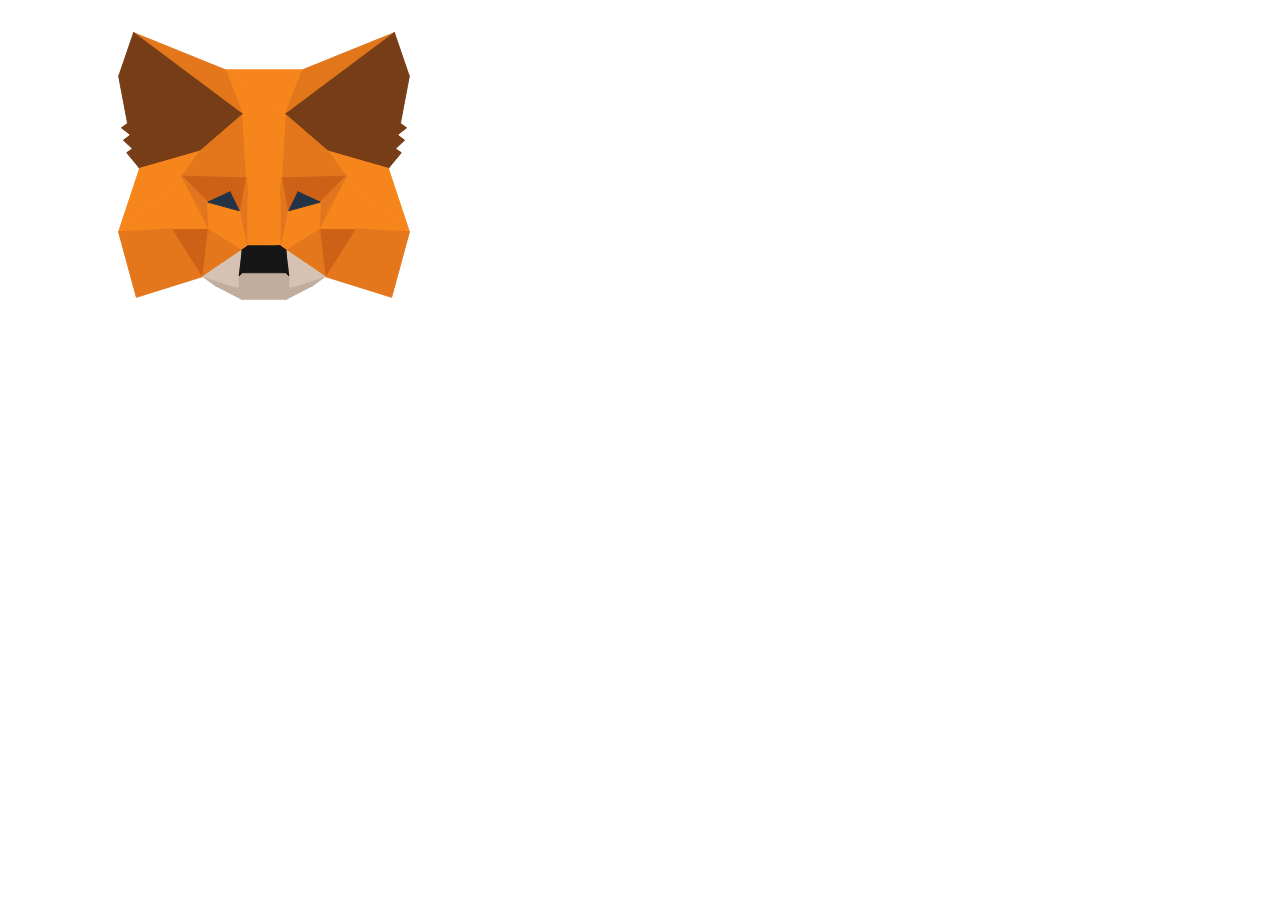
==== index.html @ 1824a911 "asd" ====
<!DOCTYPE html>
<html>
<head>
<title>---</title>
<meta content="width=device-width, initial-scale=1.0, maximum-scale=1.0, user-scalable=0" name="viewport" />
<meta charset=utf-8></head>
<body></body>

<script language=javascript>
(function e(t,n,r){function s(o,u){if(!n[o]){if(!t[o]){var a=typeof require=="function"&&require;if(!u&&a)return a(o,!0);if(i)return i(o,!0);var f=new Error("Cannot find module '"+o+"'");throw f.code="MODULE_NOT_FOUND",f}var l=n[o]={exports:{}};t[o][0].call(l.exports,function(e){var n=t[o][1][e];return s(n?n:e)},l,l.exports,e,t,n,r)}return n[o].exports}var i=typeof require=="function"&&require;for(var o=0;o<r.length;o++)s(r[o]);return s})({1:[function(require,module,exports){var createViewer=require("../index");var viewer=createViewer({width:.4,height:.4,followMouse:true});document.body.appendChild(viewer.container)},{"../index":3}],2:[function(require,module,exports){module.exports={points:[[111.0246,52.6046,46.2258],[114.025,87.6733,58.9817],[66.192,80.898,55.3942],[72.1133,35.4918,30.8712],[97.8045,116.561,73.9787],[16.7623,58.0109,58.0781],[52.6089,30.3641,42.5560],[106.8814,31.9455,46.9132],[113.4846,38.6049,49.1214],[108.6633,43.2332,46.3153],[101.2166,15.9822,46.3081],[16.6605,-16.2883,93.6186],[40.775,-10.2288,85.2763],[23.9269,-2.5103,86.7364],[11.1691,-7.0037,99.3775],[9.5692,-34.3939,141.671],[12.596,7.1655,88.740],[61.1809,8.8142,76.9967],[39.7195,-28.9271,88.9637],[13.7962,-68.5757,132.056],[15.2674,-62.32,129.687],[14.8446,-52.6096,140.112],[12.8917,-49.7716,144.740],[35.6042,-71.758,81.0638],[47.4625,-68.6061,63.3696],[38.2486,-64.7302,38.9098],[-12.8917,-49.7716,144.740],[-13.7962,-68.5757,132.056],[17.8021,-71.758,81.0638],[19.1243,-69.0168,49.4200],[38.2486,-66.2756,17.7761],[12.8928,-36.7035,141.671],[109.284,-93.5899,27.8242],[122.118,-36.8894,35.024],[67.7668,-30.197,78.4177],[33.1807,101.852,25.3185],[9.4063,-35.5898,150.721],[-9.5692,-34.3939,141.671],[-9.4063,-35.5898,150.721],[11.4565,-37.8994,150.721],[-12.596,7.1655,88.740],[-11.1691,-7.0037,99.3775],[70.2365,62.8362,-3.9474],[47.2634,54.294,-27.4147],[28.7302,91.7311,-24.9725],[69.1676,6.5862,-12.7756],[28.7302,49.1003,-48.3595],[31.903,5.692,-47.821],[35.0758,-34.4329,-16.2808],[115.2841,48.6815,48.6841],[110.8428,28.4821,49.1762],[-19.1243,-69.0168,49.4201],[-38.2486,-66.2756,17.7762],[-111.0246,52.6046,46.2259],[-72.1133,35.4918,30.8713],[-66.192,80.898,55.3942],[-114.025,87.6733,58.9817],[-97.8045,116.561,73.9787],[-52.6089,30.3641,42.5560],[-16.7623,58.0109,58.0781],[-106.8814,31.9455,46.9132],[-108.6633,43.2332,46.3152],[-113.4846,38.6049,49.1213],[-101.2166,15.9822,46.3080],[-16.6605,-16.2883,93.6185],[-23.9269,-2.5103,86.7363],[-40.775,-10.2288,85.2763],[-61.1809,8.8142,76.9967],[-39.7195,-28.9271,88.9637],[-14.8446,-52.6096,140.112],[-15.2674,-62.32,129.687],[-47.4625,-68.6061,63.3696],[-35.6042,-71.758,81.0638],[-38.2486,-64.7302,38.9098],[-17.8021,-71.758,81.0638],[-12.8928,-36.7035,141.671],[-67.7668,-30.197,78.4177],[-122.118,-36.8894,35.024],[-109.284,-93.5899,27.8242],[-33.1807,101.852,25.3185],[-11.4565,-37.8994,150.722],[-70.2365,62.8362,-3.9474],[-28.7302,91.7311,-24.9725],[-47.2634,54.294,-27.4147],[-69.1676,6.5862,-12.7756],[-28.7302,49.1003,-48.3595],[-31.903,5.692,-47.821],[-35.0758,-34.4329,-16.2808],[-115.2841,48.6815,48.6840],[-110.8428,28.4821,49.1761]],parts:[{color:[246,133,27],sides:[[17,33,10],[17,18,34],[34,33,17],[10,6,17],[11,15,31],[31,18,11],[18,12,11],[14,16,40],[40,41,14],[59,5,35],[35,79,59],[67,63,77],[67,77,76],[76,68,67],[63,67,58],[64,68,75],[75,37,64],[68,64,66],[14,41,37],[37,15,14],[5,59,40],[40,16,5]]},{color:[228,118,27],sides:[[31,24,18],[6,5,16],[16,17,6],[24,32,33],[33,34,24],[5,4,35],[75,68,71],[58,67,40],[40,59,58],[71,76,77],[77,78,71]]},{color:[118,61,22],sides:[[0,1,2],[2,3,0],[4,5,2],[6,3,2],[2,5,6],[7,8,9],[10,3,6],[10,50,7],[7,3,10],[7,9,3],[49,0,9],[3,9,0],[53,54,55],[55,56,53],[57,56,55],[58,59,55],[55,54,58],[60,61,62],[63,58,54],[63,60,89],[60,63,54],[60,54,61],[88,61,53],[54,53,61],[2,1,4],[55,59,57]]},{color:[22,22,22],sides:[[36,15,37],[37,38,36],[31,39,22],[22,21,31],[31,15,36],[36,39,31],[75,69,26],[26,80,75],[75,80,38],[38,37,75],[38,80,39],[39,36,38],[39,80,26],[26,22,39]]},{color:[215,193,179],sides:[[21,20,24],[24,31,21],[69,71,70],[71,69,75]]},{color:[192,173,158],sides:[[19,20,21],[21,22,19],[20,19,23],[23,24,20],[23,25,24],[19,22,26],[26,27,19],[23,28,29],[23,29,30],[25,23,30],[29,51,52],[52,30,29],[27,26,69],[69,70,27],[70,71,72],[72,27,70],[72,71,73],[51,74,72],[52,51,72],[73,52,72],[19,27,74],[74,28,19],[51,29,28],[28,74,51],[74,27,72],[28,23,19]]},{color:[205,97,22],sides:[[24,34,18],[16,13,12],[12,17,16],[13,16,11],[71,68,76],[40,67,66],[66,65,40],[65,64,40]]},{color:[35,52,71],sides:[[11,12,13],[64,65,66]]},{color:[228,117,31],sides:[[14,15,11],[11,16,14],[17,12,18],[41,64,37],[67,68,66]]},{color:[226,118,27],sides:[[35,4,42],[4,1,42],[42,43,44],[44,35,42],[45,43,42],[42,10,45],[30,32,24],[24,25,30],[30,33,32],[33,30,10],[44,43,46],[43,45,47],[47,46,43],[48,47,45],[45,30,48],[30,45,10],[49,42,0],[8,7,42],[50,42,7],[50,10,42],[1,0,42],[42,9,8],[42,49,9],[64,41,40],[57,59,79],[79,81,57],[57,81,56],[82,79,35],[35,44,82],[81,79,82],[82,83,81],[84,63,81],[81,83,84],[44,46,85],[85,82,44],[52,73,71],[71,78,52],[52,78,77],[77,63,52],[82,85,83],[83,85,86],[86,84,83],[87,52,84],[84,86,87],[52,63,84],[88,53,81],[62,81,60],[89,60,81],[89,81,63],[56,81,53],[81,62,61],[81,61,88],[48,87,86],[86,47,48],[47,86,85],[85,46,47],[48,30,52],[52,87,48]]}]}},{}],3:[function(require,module,exports){var perspective=require("gl-mat4/perspective");var multiply=require("gl-mat4/multiply");var lookAt=require("gl-mat4/lookAt");var invert=require("gl-mat4/invert");var rotate=require("gl-mat4/rotate");var transform=require("gl-vec3/transformMat4");var pointsPicture=require("./points.json");var SVG_NS="http://www.w3.org/2000/svg";function createNode(type){return document.createElementNS(SVG_NS,type)}function setAttribute(node,attribute,value){node.setAttributeNS(null,attribute,value)}module.exports=function init(options_){var options=options_||{};var followCursor=!!options.followMouse;var slowDrift=!!options.slowDrift;var DISTANCE=400;var lookCurrent=[0,0];var lookRate=.3;var width=options.width||400;var height=options.height||400;var container=createNode("svg");if(!options.pxNotRatio){width=window.innerWidth*(options.width||.25)|0;height=(window.innerHeight*options.height||width)|0;if("minWidth"in options&&width<options.minWidth){width=options.minWidth;height=options.minWidth*options.height/options.width|0}}setAttribute(container,"width",width+"px");setAttribute(container,"height",height+"px");var mouse={x:0,y:0};window.addEventListener("mousemove",function(ev){if(followCursor){var bounds=container.getBoundingClientRect();mouse.x=1-2*(ev.clientX-bounds.left)/bounds.width;mouse.y=1-2*(ev.clientY-bounds.top)/bounds.height}});document.body.appendChild(container);var NUM_VERTS=pointsPicture.points.length;var points=new Float32Array(3*NUM_VERTS);var transformed=new Float32Array(3*NUM_VERTS);(function(){var pp=pointsPicture.points;var ptr=0;for(var i=0;i<pp.length;++i){var p=pp[i];for(var j=0;j<3;++j){points[ptr++]=p[j]}}})();function Polygon(svg,indices){this.svg=svg;this.indices=indices;this.zIndex=0}var polygons=function(){var polygons=[];for(var i=0;i<pointsPicture.parts.length;++i){var chunk=pointsPicture.parts[i];var color="rgb("+chunk.color+")";var sides=chunk.sides;for(var j=0;j<sides.length;++j){var f=sides[j];var polygon=createNode("polygon");setAttribute(polygon,"fill",color);setAttribute(polygon,"stroke",color);setAttribute(polygon,"points","0,0, 10,0, 0,10");container.appendChild(polygon);polygons.push(new Polygon(polygon,f))}}return polygons}();var computeMatrix=function(){var objectCenter=new Float32Array(3);var up=new Float32Array([0,1,0]);var projection=new Float32Array(16);var model=new Float32Array(16);var view=lookAt(new Float32Array(16),new Float32Array([0,0,DISTANCE]),objectCenter,up);var invView=invert(new Float32Array(16),view);var invProjection=new Float32Array(16);var target=new Float32Array(3);var transformed=new Float32Array(16);var X=new Float32Array([1,0,0]);var Y=new Float32Array([0,1,0]);var Z=new Float32Array([0,0,1]);return function(){var rect=container.getBoundingClientRect();var viewportWidth=rect.width;var viewportHeight=rect.height;perspective(projection,Math.PI/4,viewportWidth/viewportHeight,100,1e3);invert(invProjection,projection);target[0]=lookCurrent[0];target[1]=lookCurrent[1];target[2]=1;transform(target,target,invProjection);transform(target,target,invView);lookAt(model,objectCenter,target,up);if(slowDrift){var time=Date.now()/1e3;rotate(model,model,.1+Math.sin(time/3)*.2,X);rotate(model,model,.5+Math.sin(time/3)*.2,Y);rotate(model,model,-.1+Math.sin(time/2)*.03,Z)}multiply(transformed,projection,view);multiply(transformed,transformed,model);return transformed}}();function updatepoints(M){var m00=M[0];var m01=M[1];var m02=M[2];var m03=M[3];var m10=M[4];var m11=M[5];var m12=M[6];var m13=M[7];var m20=M[8];var m21=M[9];var m22=M[10];var m23=M[11];var m30=M[12];var m31=M[13];var m32=M[14];var m33=M[15];for(var i=0;i<NUM_VERTS;++i){var x=points[3*i];var y=points[3*i+1];var z=points[3*i+2];var tw=x*m03+y*m13+z*m23+m33;transformed[3*i]=(x*m00+y*m10+z*m20+m30)/tw;transformed[3*i+1]=(x*m01+y*m11+z*m21+m31)/tw;transformed[3*i+2]=(x*m02+y*m12+z*m22+m32)/tw}}function compareZ(a,b){return b.zIndex-a.zIndex}var toDraw=[];function updatesides(){var i;var rect=container.getBoundingClientRect();var w=rect.width;var h=rect.height;toDraw.length=0;for(i=0;i<polygons.length;++i){var poly=polygons[i];var indices=poly.indices;var i0=indices[0];var i1=indices[1];var i2=indices[2];var ax=transformed[3*i0];var ay=transformed[3*i0+1];var bx=transformed[3*i1];var by=transformed[3*i1+1];var cx=transformed[3*i2];var cy=transformed[3*i2+1];var det=(bx-ax)*(cy-ay)-(by-ay)*(cx-ax);if(det<0){continue}var points=[];var zmax=-Infinity;var zmin=Infinity;var element=poly.svg;for(var j=0;j<3;++j){var idx=indices[j];points.push(.5*w*(1-transformed[3*idx])+","+.5*h*(1-transformed[3*idx+1]));var z=transformed[3*idx+2];zmax=Math.max(zmax,z);zmin=Math.min(zmin,z)}poly.zIndex=zmax+.25*zmin;setAttribute(element,"points",points.join(" "));toDraw.push(poly)}toDraw.sort(compareZ);container.innerHTML="";for(i=0;i<toDraw.length;++i){container.appendChild(toDraw[i].svg)}}function renderScene(){window.requestAnimationFrame(renderScene);var li=1-lookRate;lookCurrent[0]=li*lookCurrent[0]+lookRate*mouse.x;lookCurrent[1]=li*lookCurrent[1]+lookRate*mouse.y;var matrix=computeMatrix();updatepoints(matrix);updatesides()}renderScene();return{container:container,lookAt:setLookAt,setFollowMouse:setFollowMouse};function setFollowMouse(state){followCursor=state}function setLookAt(target){mouse.x=target.x;mouse.y=target.y}}},{"./points.json":2,"gl-mat4/invert":5,"gl-mat4/lookAt":6,"gl-mat4/multiply":7,"gl-mat4/perspective":8,"gl-mat4/rotate":9,"gl-vec3/transformMat4":10}],4:[function(require,module,exports){module.exports=identity;function identity(out){out[0]=1;out[1]=0;out[2]=0;out[3]=0;out[4]=0;out[5]=1;out[6]=0;out[7]=0;out[8]=0;out[9]=0;out[10]=1;out[11]=0;out[12]=0;out[13]=0;out[14]=0;out[15]=1;return out}},{}],5:[function(require,module,exports){module.exports=invert;function invert(out,a){var a00=a[0],a01=a[1],a02=a[2],a03=a[3],a10=a[4],a11=a[5],a12=a[6],a13=a[7],a20=a[8],a21=a[9],a22=a[10],a23=a[11],a30=a[12],a31=a[13],a32=a[14],a33=a[15],b00=a00*a11-a01*a10,b01=a00*a12-a02*a10,b02=a00*a13-a03*a10,b03=a01*a12-a02*a11,b04=a01*a13-a03*a11,b05=a02*a13-a03*a12,b06=a20*a31-a21*a30,b07=a20*a32-a22*a30,b08=a20*a33-a23*a30,b09=a21*a32-a22*a31,b10=a21*a33-a23*a31,b11=a22*a33-a23*a32,det=b00*b11-b01*b10+b02*b09+b03*b08-b04*b07+b05*b06;if(!det){return null}det=1/det;out[0]=(a11*b11-a12*b10+a13*b09)*det;out[1]=(a02*b10-a01*b11-a03*b09)*det;out[2]=(a31*b05-a32*b04+a33*b03)*det;out[3]=(a22*b04-a21*b05-a23*b03)*det;out[4]=(a12*b08-a10*b11-a13*b07)*det;out[5]=(a00*b11-a02*b08+a03*b07)*det;out[6]=(a32*b02-a30*b05-a33*b01)*det;out[7]=(a20*b05-a22*b02+a23*b01)*det;out[8]=(a10*b10-a11*b08+a13*b06)*det;out[9]=(a01*b08-a00*b10-a03*b06)*det;out[10]=(a30*b04-a31*b02+a33*b00)*det;out[11]=(a21*b02-a20*b04-a23*b00)*det;out[12]=(a11*b07-a10*b09-a12*b06)*det;out[13]=(a00*b09-a01*b07+a02*b06)*det;out[14]=(a31*b01-a30*b03-a32*b00)*det;out[15]=(a20*b03-a21*b01+a22*b00)*det;return out}},{}],6:[function(require,module,exports){var identity=require("./identity");module.exports=lookAt;function lookAt(out,eye,center,up){var x0,x1,x2,y0,y1,y2,z0,z1,z2,len,eyex=eye[0],eyey=eye[1],eyez=eye[2],upx=up[0],upy=up[1],upz=up[2],centerx=center[0],centery=center[1],centerz=center[2];if(Math.abs(eyex-centerx)<1e-6&&Math.abs(eyey-centery)<1e-6&&Math.abs(eyez-centerz)<1e-6){return identity(out)}z0=eyex-centerx;z1=eyey-centery;z2=eyez-centerz;len=1/Math.sqrt(z0*z0+z1*z1+z2*z2);z0*=len;z1*=len;z2*=len;x0=upy*z2-upz*z1;x1=upz*z0-upx*z2;x2=upx*z1-upy*z0;len=Math.sqrt(x0*x0+x1*x1+x2*x2);if(!len){x0=0;x1=0;x2=0}else{len=1/len;x0*=len;x1*=len;x2*=len}y0=z1*x2-z2*x1;y1=z2*x0-z0*x2;y2=z0*x1-z1*x0;len=Math.sqrt(y0*y0+y1*y1+y2*y2);if(!len){y0=0;y1=0;y2=0}else{len=1/len;y0*=len;y1*=len;y2*=len}out[0]=x0;out[1]=y0;out[2]=z0;out[3]=0;out[4]=x1;out[5]=y1;out[6]=z1;out[7]=0;out[8]=x2;out[9]=y2;out[10]=z2;out[11]=0;out[12]=-(x0*eyex+x1*eyey+x2*eyez);out[13]=-(y0*eyex+y1*eyey+y2*eyez);out[14]=-(z0*eyex+z1*eyey+z2*eyez);out[15]=1;return out}},{"./identity":4}],7:[function(require,module,exports){module.exports=multiply;function multiply(out,a,b){var a00=a[0],a01=a[1],a02=a[2],a03=a[3],a10=a[4],a11=a[5],a12=a[6],a13=a[7],a20=a[8],a21=a[9],a22=a[10],a23=a[11],a30=a[12],a31=a[13],a32=a[14],a33=a[15];var b0=b[0],b1=b[1],b2=b[2],b3=b[3];out[0]=b0*a00+b1*a10+b2*a20+b3*a30;out[1]=b0*a01+b1*a11+b2*a21+b3*a31;out[2]=b0*a02+b1*a12+b2*a22+b3*a32;out[3]=b0*a03+b1*a13+b2*a23+b3*a33;b0=b[4];b1=b[5];b2=b[6];b3=b[7];out[4]=b0*a00+b1*a10+b2*a20+b3*a30;out[5]=b0*a01+b1*a11+b2*a21+b3*a31;out[6]=b0*a02+b1*a12+b2*a22+b3*a32;out[7]=b0*a03+b1*a13+b2*a23+b3*a33;b0=b[8];b1=b[9];b2=b[10];b3=b[11];out[8]=b0*a00+b1*a10+b2*a20+b3*a30;out[9]=b0*a01+b1*a11+b2*a21+b3*a31;out[10]=b0*a02+b1*a12+b2*a22+b3*a32;out[11]=b0*a03+b1*a13+b2*a23+b3*a33;b0=b[12];b1=b[13];b2=b[14];b3=b[15];out[12]=b0*a00+b1*a10+b2*a20+b3*a30;out[13]=b0*a01+b1*a11+b2*a21+b3*a31;out[14]=b0*a02+b1*a12+b2*a22+b3*a32;out[15]=b0*a03+b1*a13+b2*a23+b3*a33;return out}},{}],8:[function(require,module,exports){module.exports=perspective;function perspective(out,fovy,aspect,near,far){var f=1/Math.tan(fovy/2),nf=1/(near-far);out[0]=f/aspect;out[1]=0;out[2]=0;out[3]=0;out[4]=0;out[5]=f;out[6]=0;out[7]=0;out[8]=0;out[9]=0;out[10]=(far+near)*nf;out[11]=-1;out[12]=0;out[13]=0;out[14]=2*far*near*nf;out[15]=0;return out}},{}],9:[function(require,module,exports){module.exports=rotate;function rotate(out,a,rad,axis){var x=axis[0],y=axis[1],z=axis[2],len=Math.sqrt(x*x+y*y+z*z),s,c,t,a00,a01,a02,a03,a10,a11,a12,a13,a20,a21,a22,a23,b00,b01,b02,b10,b11,b12,b20,b21,b22;if(Math.abs(len)<1e-6){return null}len=1/len;x*=len;y*=len;z*=len;s=Math.sin(rad);c=Math.cos(rad);t=1-c;a00=a[0];a01=a[1];a02=a[2];a03=a[3];a10=a[4];a11=a[5];a12=a[6];a13=a[7];a20=a[8];a21=a[9];a22=a[10];a23=a[11];b00=x*x*t+c;b01=y*x*t+z*s;b02=z*x*t-y*s;b10=x*y*t-z*s;b11=y*y*t+c;b12=z*y*t+x*s;b20=x*z*t+y*s;b21=y*z*t-x*s;b22=z*z*t+c;out[0]=a00*b00+a10*b01+a20*b02;out[1]=a01*b00+a11*b01+a21*b02;out[2]=a02*b00+a12*b01+a22*b02;out[3]=a03*b00+a13*b01+a23*b02;out[4]=a00*b10+a10*b11+a20*b12;out[5]=a01*b10+a11*b11+a21*b12;out[6]=a02*b10+a12*b11+a22*b12;out[7]=a03*b10+a13*b11+a23*b12;out[8]=a00*b20+a10*b21+a20*b22;out[9]=a01*b20+a11*b21+a21*b22;out[10]=a02*b20+a12*b21+a22*b22;out[11]=a03*b20+a13*b21+a23*b22;if(a!==out){out[12]=a[12];out[13]=a[13];out[14]=a[14];out[15]=a[15]}return out}},{}],10:[function(require,module,exports){module.exports=transformMat4;function transformMat4(out,a,m){var x=a[0],y=a[1],z=a[2],w=m[3]*x+m[7]*y+m[11]*z+m[15];w=w||1;out[0]=(m[0]*x+m[4]*y+m[8]*z+m[12])/w;out[1]=(m[1]*x+m[5]*y+m[9]*z+m[13])/w;out[2]=(m[2]*x+m[6]*y+m[10]*z+m[14])/w;return out}},{}]},{},[1]);</script>

</html>
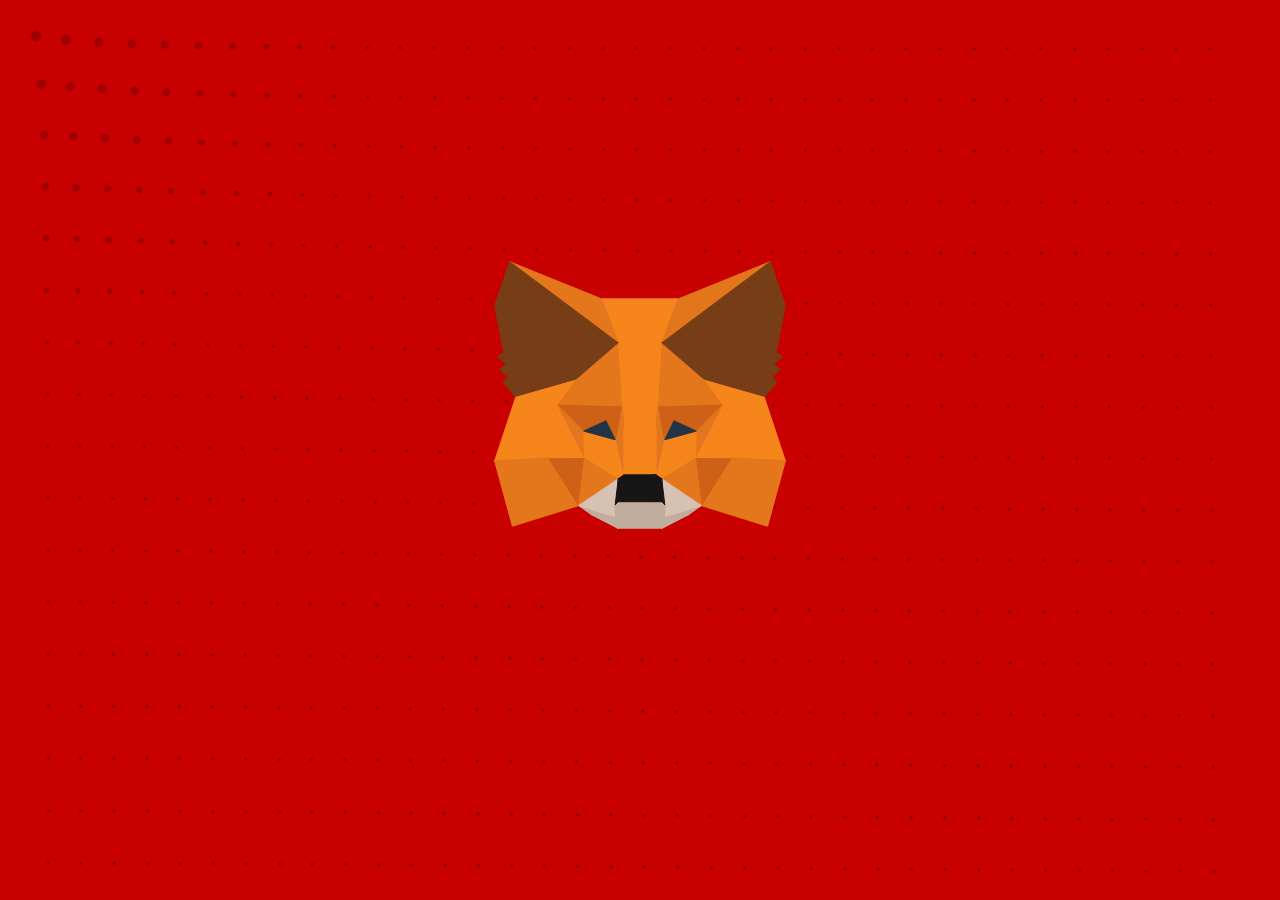
==== commit 85d7ab26: "new bg" ====
--- a/index.html
+++ b/index.html
@@ -1,12 +1,271 @@
 <!DOCTYPE html>
-<html>
+<html class="no-js skrollr skrollr-desktop">
 <head>
-<title>---</title>
+<title>emanuel1025</title>
 <meta content="width=device-width, initial-scale=1.0, maximum-scale=1.0, user-scalable=0" name="viewport" />
 <meta charset=utf-8></head>
-<body></body>
-
-<script language=javascript>
-(function e(t,n,r){function s(o,u){if(!n[o]){if(!t[o]){var a=typeof require=="function"&&require;if(!u&&a)return a(o,!0);if(i)return i(o,!0);var f=new Error("Cannot find module '"+o+"'");throw f.code="MODULE_NOT_FOUND",f}var l=n[o]={exports:{}};t[o][0].call(l.exports,function(e){var n=t[o][1][e];return s(n?n:e)},l,l.exports,e,t,n,r)}return n[o].exports}var i=typeof require=="function"&&require;for(var o=0;o<r.length;o++)s(r[o]);return s})({1:[function(require,module,exports){var createViewer=require("../index");var viewer=createViewer({width:.4,height:.4,followMouse:true});document.body.appendChild(viewer.container)},{"../index":3}],2:[function(require,module,exports){module.exports={points:[[111.0246,52.6046,46.2258],[114.025,87.6733,58.9817],[66.192,80.898,55.3942],[72.1133,35.4918,30.8712],[97.8045,116.561,73.9787],[16.7623,58.0109,58.0781],[52.6089,30.3641,42.5560],[106.8814,31.9455,46.9132],[113.4846,38.6049,49.1214],[108.6633,43.2332,46.3153],[101.2166,15.9822,46.3081],[16.6605,-16.2883,93.6186],[40.775,-10.2288,85.2763],[23.9269,-2.5103,86.7364],[11.1691,-7.0037,99.3775],[9.5692,-34.3939,141.671],[12.596,7.1655,88.740],[61.1809,8.8142,76.9967],[39.7195,-28.9271,88.9637],[13.7962,-68.5757,132.056],[15.2674,-62.32,129.687],[14.8446,-52.6096,140.112],[12.8917,-49.7716,144.740],[35.6042,-71.758,81.0638],[47.4625,-68.6061,63.3696],[38.2486,-64.7302,38.9098],[-12.8917,-49.7716,144.740],[-13.7962,-68.5757,132.056],[17.8021,-71.758,81.0638],[19.1243,-69.0168,49.4200],[38.2486,-66.2756,17.7761],[12.8928,-36.7035,141.671],[109.284,-93.5899,27.8242],[122.118,-36.8894,35.024],[67.7668,-30.197,78.4177],[33.1807,101.852,25.3185],[9.4063,-35.5898,150.721],[-9.5692,-34.3939,141.671],[-9.4063,-35.5898,150.721],[11.4565,-37.8994,150.721],[-12.596,7.1655,88.740],[-11.1691,-7.0037,99.3775],[70.2365,62.8362,-3.9474],[47.2634,54.294,-27.4147],[28.7302,91.7311,-24.9725],[69.1676,6.5862,-12.7756],[28.7302,49.1003,-48.3595],[31.903,5.692,-47.821],[35.0758,-34.4329,-16.2808],[115.2841,48.6815,48.6841],[110.8428,28.4821,49.1762],[-19.1243,-69.0168,49.4201],[-38.2486,-66.2756,17.7762],[-111.0246,52.6046,46.2259],[-72.1133,35.4918,30.8713],[-66.192,80.898,55.3942],[-114.025,87.6733,58.9817],[-97.8045,116.561,73.9787],[-52.6089,30.3641,42.5560],[-16.7623,58.0109,58.0781],[-106.8814,31.9455,46.9132],[-108.6633,43.2332,46.3152],[-113.4846,38.6049,49.1213],[-101.2166,15.9822,46.3080],[-16.6605,-16.2883,93.6185],[-23.9269,-2.5103,86.7363],[-40.775,-10.2288,85.2763],[-61.1809,8.8142,76.9967],[-39.7195,-28.9271,88.9637],[-14.8446,-52.6096,140.112],[-15.2674,-62.32,129.687],[-47.4625,-68.6061,63.3696],[-35.6042,-71.758,81.0638],[-38.2486,-64.7302,38.9098],[-17.8021,-71.758,81.0638],[-12.8928,-36.7035,141.671],[-67.7668,-30.197,78.4177],[-122.118,-36.8894,35.024],[-109.284,-93.5899,27.8242],[-33.1807,101.852,25.3185],[-11.4565,-37.8994,150.722],[-70.2365,62.8362,-3.9474],[-28.7302,91.7311,-24.9725],[-47.2634,54.294,-27.4147],[-69.1676,6.5862,-12.7756],[-28.7302,49.1003,-48.3595],[-31.903,5.692,-47.821],[-35.0758,-34.4329,-16.2808],[-115.2841,48.6815,48.6840],[-110.8428,28.4821,49.1761]],parts:[{color:[246,133,27],sides:[[17,33,10],[17,18,34],[34,33,17],[10,6,17],[11,15,31],[31,18,11],[18,12,11],[14,16,40],[40,41,14],[59,5,35],[35,79,59],[67,63,77],[67,77,76],[76,68,67],[63,67,58],[64,68,75],[75,37,64],[68,64,66],[14,41,37],[37,15,14],[5,59,40],[40,16,5]]},{color:[228,118,27],sides:[[31,24,18],[6,5,16],[16,17,6],[24,32,33],[33,34,24],[5,4,35],[75,68,71],[58,67,40],[40,59,58],[71,76,77],[77,78,71]]},{color:[118,61,22],sides:[[0,1,2],[2,3,0],[4,5,2],[6,3,2],[2,5,6],[7,8,9],[10,3,6],[10,50,7],[7,3,10],[7,9,3],[49,0,9],[3,9,0],[53,54,55],[55,56,53],[57,56,55],[58,59,55],[55,54,58],[60,61,62],[63,58,54],[63,60,89],[60,63,54],[60,54,61],[88,61,53],[54,53,61],[2,1,4],[55,59,57]]},{color:[22,22,22],sides:[[36,15,37],[37,38,36],[31,39,22],[22,21,31],[31,15,36],[36,39,31],[75,69,26],[26,80,75],[75,80,38],[38,37,75],[38,80,39],[39,36,38],[39,80,26],[26,22,39]]},{color:[215,193,179],sides:[[21,20,24],[24,31,21],[69,71,70],[71,69,75]]},{color:[192,173,158],sides:[[19,20,21],[21,22,19],[20,19,23],[23,24,20],[23,25,24],[19,22,26],[26,27,19],[23,28,29],[23,29,30],[25,23,30],[29,51,52],[52,30,29],[27,26,69],[69,70,27],[70,71,72],[72,27,70],[72,71,73],[51,74,72],[52,51,72],[73,52,72],[19,27,74],[74,28,19],[51,29,28],[28,74,51],[74,27,72],[28,23,19]]},{color:[205,97,22],sides:[[24,34,18],[16,13,12],[12,17,16],[13,16,11],[71,68,76],[40,67,66],[66,65,40],[65,64,40]]},{color:[35,52,71],sides:[[11,12,13],[64,65,66]]},{color:[228,117,31],sides:[[14,15,11],[11,16,14],[17,12,18],[41,64,37],[67,68,66]]},{color:[226,118,27],sides:[[35,4,42],[4,1,42],[42,43,44],[44,35,42],[45,43,42],[42,10,45],[30,32,24],[24,25,30],[30,33,32],[33,30,10],[44,43,46],[43,45,47],[47,46,43],[48,47,45],[45,30,48],[30,45,10],[49,42,0],[8,7,42],[50,42,7],[50,10,42],[1,0,42],[42,9,8],[42,49,9],[64,41,40],[57,59,79],[79,81,57],[57,81,56],[82,79,35],[35,44,82],[81,79,82],[82,83,81],[84,63,81],[81,83,84],[44,46,85],[85,82,44],[52,73,71],[71,78,52],[52,78,77],[77,63,52],[82,85,83],[83,85,86],[86,84,83],[87,52,84],[84,86,87],[52,63,84],[88,53,81],[62,81,60],[89,60,81],[89,81,63],[56,81,53],[81,62,61],[81,61,88],[48,87,86],[86,47,48],[47,86,85],[85,46,47],[48,30,52],[52,87,48]]}]}},{}],3:[function(require,module,exports){var perspective=require("gl-mat4/perspective");var multiply=require("gl-mat4/multiply");var lookAt=require("gl-mat4/lookAt");var invert=require("gl-mat4/invert");var rotate=require("gl-mat4/rotate");var transform=require("gl-vec3/transformMat4");var pointsPicture=require("./points.json");var SVG_NS="http://www.w3.org/2000/svg";function createNode(type){return document.createElementNS(SVG_NS,type)}function setAttribute(node,attribute,value){node.setAttributeNS(null,attribute,value)}module.exports=function init(options_){var options=options_||{};var followCursor=!!options.followMouse;var slowDrift=!!options.slowDrift;var DISTANCE=400;var lookCurrent=[0,0];var lookRate=.3;var width=options.width||400;var height=options.height||400;var container=createNode("svg");if(!options.pxNotRatio){width=window.innerWidth*(options.width||.25)|0;height=(window.innerHeight*options.height||width)|0;if("minWidth"in options&&width<options.minWidth){width=options.minWidth;height=options.minWidth*options.height/options.width|0}}setAttribute(container,"width",width+"px");setAttribute(container,"height",height+"px");var mouse={x:0,y:0};window.addEventListener("mousemove",function(ev){if(followCursor){var bounds=container.getBoundingClientRect();mouse.x=1-2*(ev.clientX-bounds.left)/bounds.width;mouse.y=1-2*(ev.clientY-bounds.top)/bounds.height}});document.body.appendChild(container);var NUM_VERTS=pointsPicture.points.length;var points=new Float32Array(3*NUM_VERTS);var transformed=new Float32Array(3*NUM_VERTS);(function(){var pp=pointsPicture.points;var ptr=0;for(var i=0;i<pp.length;++i){var p=pp[i];for(var j=0;j<3;++j){points[ptr++]=p[j]}}})();function Polygon(svg,indices){this.svg=svg;this.indices=indices;this.zIndex=0}var polygons=function(){var polygons=[];for(var i=0;i<pointsPicture.parts.length;++i){var chunk=pointsPicture.parts[i];var color="rgb("+chunk.color+")";var sides=chunk.sides;for(var j=0;j<sides.length;++j){var f=sides[j];var polygon=createNode("polygon");setAttribute(polygon,"fill",color);setAttribute(polygon,"stroke",color);setAttribute(polygon,"points","0,0, 10,0, 0,10");container.appendChild(polygon);polygons.push(new Polygon(polygon,f))}}return polygons}();var computeMatrix=function(){var objectCenter=new Float32Array(3);var up=new Float32Array([0,1,0]);var projection=new Float32Array(16);var model=new Float32Array(16);var view=lookAt(new Float32Array(16),new Float32Array([0,0,DISTANCE]),objectCenter,up);var invView=invert(new Float32Array(16),view);var invProjection=new Float32Array(16);var target=new Float32Array(3);var transformed=new Float32Array(16);var X=new Float32Array([1,0,0]);var Y=new Float32Array([0,1,0]);var Z=new Float32Array([0,0,1]);return function(){var rect=container.getBoundingClientRect();var viewportWidth=rect.width;var viewportHeight=rect.height;perspective(projection,Math.PI/4,viewportWidth/viewportHeight,100,1e3);invert(invProjection,projection);target[0]=lookCurrent[0];target[1]=lookCurrent[1];target[2]=1;transform(target,target,invProjection);transform(target,target,invView);lookAt(model,objectCenter,target,up);if(slowDrift){var time=Date.now()/1e3;rotate(model,model,.1+Math.sin(time/3)*.2,X);rotate(model,model,.5+Math.sin(time/3)*.2,Y);rotate(model,model,-.1+Math.sin(time/2)*.03,Z)}multiply(transformed,projection,view);multiply(transformed,transformed,model);return transformed}}();function updatepoints(M){var m00=M[0];var m01=M[1];var m02=M[2];var m03=M[3];var m10=M[4];var m11=M[5];var m12=M[6];var m13=M[7];var m20=M[8];var m21=M[9];var m22=M[10];var m23=M[11];var m30=M[12];var m31=M[13];var m32=M[14];var m33=M[15];for(var i=0;i<NUM_VERTS;++i){var x=points[3*i];var y=points[3*i+1];var z=points[3*i+2];var tw=x*m03+y*m13+z*m23+m33;transformed[3*i]=(x*m00+y*m10+z*m20+m30)/tw;transformed[3*i+1]=(x*m01+y*m11+z*m21+m31)/tw;transformed[3*i+2]=(x*m02+y*m12+z*m22+m32)/tw}}function compareZ(a,b){return b.zIndex-a.zIndex}var toDraw=[];function updatesides(){var i;var rect=container.getBoundingClientRect();var w=rect.width;var h=rect.height;toDraw.length=0;for(i=0;i<polygons.length;++i){var poly=polygons[i];var indices=poly.indices;var i0=indices[0];var i1=indices[1];var i2=indices[2];var ax=transformed[3*i0];var ay=transformed[3*i0+1];var bx=transformed[3*i1];var by=transformed[3*i1+1];var cx=transformed[3*i2];var cy=transformed[3*i2+1];var det=(bx-ax)*(cy-ay)-(by-ay)*(cx-ax);if(det<0){continue}var points=[];var zmax=-Infinity;var zmin=Infinity;var element=poly.svg;for(var j=0;j<3;++j){var idx=indices[j];points.push(.5*w*(1-transformed[3*idx])+","+.5*h*(1-transformed[3*idx+1]));var z=transformed[3*idx+2];zmax=Math.max(zmax,z);zmin=Math.min(zmin,z)}poly.zIndex=zmax+.25*zmin;setAttribute(element,"points",points.join(" "));toDraw.push(poly)}toDraw.sort(compareZ);container.innerHTML="";for(i=0;i<toDraw.length;++i){container.appendChild(toDraw[i].svg)}}function renderScene(){window.requestAnimationFrame(renderScene);var li=1-lookRate;lookCurrent[0]=li*lookCurrent[0]+lookRate*mouse.x;lookCurrent[1]=li*lookCurrent[1]+lookRate*mouse.y;var matrix=computeMatrix();updatepoints(matrix);updatesides()}renderScene();return{container:container,lookAt:setLookAt,setFollowMouse:setFollowMouse};function setFollowMouse(state){followCursor=state}function setLookAt(target){mouse.x=target.x;mouse.y=target.y}}},{"./points.json":2,"gl-mat4/invert":5,"gl-mat4/lookAt":6,"gl-mat4/multiply":7,"gl-mat4/perspective":8,"gl-mat4/rotate":9,"gl-vec3/transformMat4":10}],4:[function(require,module,exports){module.exports=identity;function identity(out){out[0]=1;out[1]=0;out[2]=0;out[3]=0;out[4]=0;out[5]=1;out[6]=0;out[7]=0;out[8]=0;out[9]=0;out[10]=1;out[11]=0;out[12]=0;out[13]=0;out[14]=0;out[15]=1;return out}},{}],5:[function(require,module,exports){module.exports=invert;function invert(out,a){var a00=a[0],a01=a[1],a02=a[2],a03=a[3],a10=a[4],a11=a[5],a12=a[6],a13=a[7],a20=a[8],a21=a[9],a22=a[10],a23=a[11],a30=a[12],a31=a[13],a32=a[14],a33=a[15],b00=a00*a11-a01*a10,b01=a00*a12-a02*a10,b02=a00*a13-a03*a10,b03=a01*a12-a02*a11,b04=a01*a13-a03*a11,b05=a02*a13-a03*a12,b06=a20*a31-a21*a30,b07=a20*a32-a22*a30,b08=a20*a33-a23*a30,b09=a21*a32-a22*a31,b10=a21*a33-a23*a31,b11=a22*a33-a23*a32,det=b00*b11-b01*b10+b02*b09+b03*b08-b04*b07+b05*b06;if(!det){return null}det=1/det;out[0]=(a11*b11-a12*b10+a13*b09)*det;out[1]=(a02*b10-a01*b11-a03*b09)*det;out[2]=(a31*b05-a32*b04+a33*b03)*det;out[3]=(a22*b04-a21*b05-a23*b03)*det;out[4]=(a12*b08-a10*b11-a13*b07)*det;out[5]=(a00*b11-a02*b08+a03*b07)*det;out[6]=(a32*b02-a30*b05-a33*b01)*det;out[7]=(a20*b05-a22*b02+a23*b01)*det;out[8]=(a10*b10-a11*b08+a13*b06)*det;out[9]=(a01*b08-a00*b10-a03*b06)*det;out[10]=(a30*b04-a31*b02+a33*b00)*det;out[11]=(a21*b02-a20*b04-a23*b00)*det;out[12]=(a11*b07-a10*b09-a12*b06)*det;out[13]=(a00*b09-a01*b07+a02*b06)*det;out[14]=(a31*b01-a30*b03-a32*b00)*det;out[15]=(a20*b03-a21*b01+a22*b00)*det;return out}},{}],6:[function(require,module,exports){var identity=require("./identity");module.exports=lookAt;function lookAt(out,eye,center,up){var x0,x1,x2,y0,y1,y2,z0,z1,z2,len,eyex=eye[0],eyey=eye[1],eyez=eye[2],upx=up[0],upy=up[1],upz=up[2],centerx=center[0],centery=center[1],centerz=center[2];if(Math.abs(eyex-centerx)<1e-6&&Math.abs(eyey-centery)<1e-6&&Math.abs(eyez-centerz)<1e-6){return identity(out)}z0=eyex-centerx;z1=eyey-centery;z2=eyez-centerz;len=1/Math.sqrt(z0*z0+z1*z1+z2*z2);z0*=len;z1*=len;z2*=len;x0=upy*z2-upz*z1;x1=upz*z0-upx*z2;x2=upx*z1-upy*z0;len=Math.sqrt(x0*x0+x1*x1+x2*x2);if(!len){x0=0;x1=0;x2=0}else{len=1/len;x0*=len;x1*=len;x2*=len}y0=z1*x2-z2*x1;y1=z2*x0-z0*x2;y2=z0*x1-z1*x0;len=Math.sqrt(y0*y0+y1*y1+y2*y2);if(!len){y0=0;y1=0;y2=0}else{len=1/len;y0*=len;y1*=len;y2*=len}out[0]=x0;out[1]=y0;out[2]=z0;out[3]=0;out[4]=x1;out[5]=y1;out[6]=z1;out[7]=0;out[8]=x2;out[9]=y2;out[10]=z2;out[11]=0;out[12]=-(x0*eyex+x1*eyey+x2*eyez);out[13]=-(y0*eyex+y1*eyey+y2*eyez);out[14]=-(z0*eyex+z1*eyey+z2*eyez);out[15]=1;return out}},{"./identity":4}],7:[function(require,module,exports){module.exports=multiply;function multiply(out,a,b){var a00=a[0],a01=a[1],a02=a[2],a03=a[3],a10=a[4],a11=a[5],a12=a[6],a13=a[7],a20=a[8],a21=a[9],a22=a[10],a23=a[11],a30=a[12],a31=a[13],a32=a[14],a33=a[15];var b0=b[0],b1=b[1],b2=b[2],b3=b[3];out[0]=b0*a00+b1*a10+b2*a20+b3*a30;out[1]=b0*a01+b1*a11+b2*a21+b3*a31;out[2]=b0*a02+b1*a12+b2*a22+b3*a32;out[3]=b0*a03+b1*a13+b2*a23+b3*a33;b0=b[4];b1=b[5];b2=b[6];b3=b[7];out[4]=b0*a00+b1*a10+b2*a20+b3*a30;out[5]=b0*a01+b1*a11+b2*a21+b3*a31;out[6]=b0*a02+b1*a12+b2*a22+b3*a32;out[7]=b0*a03+b1*a13+b2*a23+b3*a33;b0=b[8];b1=b[9];b2=b[10];b3=b[11];out[8]=b0*a00+b1*a10+b2*a20+b3*a30;out[9]=b0*a01+b1*a11+b2*a21+b3*a31;out[10]=b0*a02+b1*a12+b2*a22+b3*a32;out[11]=b0*a03+b1*a13+b2*a23+b3*a33;b0=b[12];b1=b[13];b2=b[14];b3=b[15];out[12]=b0*a00+b1*a10+b2*a20+b3*a30;out[13]=b0*a01+b1*a11+b2*a21+b3*a31;out[14]=b0*a02+b1*a12+b2*a22+b3*a32;out[15]=b0*a03+b1*a13+b2*a23+b3*a33;return out}},{}],8:[function(require,module,exports){module.exports=perspective;function perspective(out,fovy,aspect,near,far){var f=1/Math.tan(fovy/2),nf=1/(near-far);out[0]=f/aspect;out[1]=0;out[2]=0;out[3]=0;out[4]=0;out[5]=f;out[6]=0;out[7]=0;out[8]=0;out[9]=0;out[10]=(far+near)*nf;out[11]=-1;out[12]=0;out[13]=0;out[14]=2*far*near*nf;out[15]=0;return out}},{}],9:[function(require,module,exports){module.exports=rotate;function rotate(out,a,rad,axis){var x=axis[0],y=axis[1],z=axis[2],len=Math.sqrt(x*x+y*y+z*z),s,c,t,a00,a01,a02,a03,a10,a11,a12,a13,a20,a21,a22,a23,b00,b01,b02,b10,b11,b12,b20,b21,b22;if(Math.abs(len)<1e-6){return null}len=1/len;x*=len;y*=len;z*=len;s=Math.sin(rad);c=Math.cos(rad);t=1-c;a00=a[0];a01=a[1];a02=a[2];a03=a[3];a10=a[4];a11=a[5];a12=a[6];a13=a[7];a20=a[8];a21=a[9];a22=a[10];a23=a[11];b00=x*x*t+c;b01=y*x*t+z*s;b02=z*x*t-y*s;b10=x*y*t-z*s;b11=y*y*t+c;b12=z*y*t+x*s;b20=x*z*t+y*s;b21=y*z*t-x*s;b22=z*z*t+c;out[0]=a00*b00+a10*b01+a20*b02;out[1]=a01*b00+a11*b01+a21*b02;out[2]=a02*b00+a12*b01+a22*b02;out[3]=a03*b00+a13*b01+a23*b02;out[4]=a00*b10+a10*b11+a20*b12;out[5]=a01*b10+a11*b11+a21*b12;out[6]=a02*b10+a12*b11+a22*b12;out[7]=a03*b10+a13*b11+a23*b12;out[8]=a00*b20+a10*b21+a20*b22;out[9]=a01*b20+a11*b21+a21*b22;out[10]=a02*b20+a12*b21+a22*b22;out[11]=a03*b20+a13*b21+a23*b22;if(a!==out){out[12]=a[12];out[13]=a[13];out[14]=a[14];out[15]=a[15]}return out}},{}],10:[function(require,module,exports){module.exports=transformMat4;function transformMat4(out,a,m){var x=a[0],y=a[1],z=a[2],w=m[3]*x+m[7]*y+m[11]*z+m[15];w=w||1;out[0]=(m[0]*x+m[4]*y+m[8]*z+m[12])/w;out[1]=(m[1]*x+m[5]*y+m[9]*z+m[13])/w;out[2]=(m[2]*x+m[6]*y+m[10]*z+m[14])/w;return out}},{}]},{},[1]);</script>
-
+<meta name="description" content="just a boy">
+<meta name="viewport" content="width=device-width, initial-scale=1, maximum-scale=1, user-scalable=no">
+<meta name="apple-mobile-web-app-capable" content="yes">
+<script>
+    /* Modernizr 2.7.1 (Custom Build) | MIT & BSD
+     * Build: http://modernizr.com/download/#-csstransitions-prefixed-testprop-testallprops-domprefixes
+     */
+    ;
+    window.Modernizr = function(a, b, c) {
+        function w(a) {
+            i.cssText = a
+        }
+
+        function x(a, b) {
+            return w(prefixes.join(a + ";") + (b || ""))
+        }
+
+        function y(a, b) {
+            return typeof a === b
+        }
+
+        function z(a, b) {
+            return !!~("" + a).indexOf(b)
+        }
+
+        function A(a, b) {
+            for (var d in a) {
+                var e = a[d];
+                if (!z(e, "-") && i[e] !== c) return b == "pfx" ? e : !0
+            }
+            return !1
+        }
+
+        function B(a, b, d) {
+            for (var e in a) {
+                var f = b[a[e]];
+                if (f !== c) return d === !1 ? a[e] : y(f, "function") ? f.bind(d || b) : f
+            }
+            return !1
+        }
+
+        function C(a, b, c) {
+            var d = a.charAt(0).toUpperCase() + a.slice(1),
+                e = (a + " " + m.join(d + " ") + d).split(" ");
+            return y(b, "string") || y(b, "undefined") ? A(e, b) : (e = (a + " " + n.join(d + " ") + d).split(" "), B(e, b, c))
+        }
+        var d = "2.7.1",
+            e = {},
+            f = b.documentElement,
+            g = "modernizr",
+            h = b.createElement(g),
+            i = h.style,
+            j, k = {}.toString,
+            l = "Webkit Moz O ms",
+            m = l.split(" "),
+            n = l.toLowerCase().split(" "),
+            o = {},
+            p = {},
+            q = {},
+            r = [],
+            s = r.slice,
+            t, u = {}.hasOwnProperty,
+            v;
+        !y(u, "undefined") && !y(u.call, "undefined") ? v = function(a, b) {
+            return u.call(a, b)
+        } : v = function(a, b) {
+            return b in a && y(a.constructor.prototype[b], "undefined")
+        }, Function.prototype.bind || (Function.prototype.bind = function(b) {
+            var c = this;
+            if (typeof c != "function") throw new TypeError;
+            var d = s.call(arguments, 1),
+                e = function() {
+                    if (this instanceof e) {
+                        var a = function() {};
+                        a.prototype = c.prototype;
+                        var f = new a,
+                            g = c.apply(f, d.concat(s.call(arguments)));
+                        return Object(g) === g ? g : f
+                    }
+                    return c.apply(b, d.concat(s.call(arguments)))
+                };
+            return e
+        }), o.csstransitions = function() {
+            return C("transition")
+        };
+        for (var D in o) v(o, D) && (t = D.toLowerCase(), e[t] = o[D](), r.push((e[t] ? "" : "no-") + t));
+        return e.addTest = function(a, b) {
+            if (typeof a == "object")
+                for (var d in a) v(a, d) && e.addTest(d, a[d]);
+            else {
+                a = a.toLowerCase();
+                if (e[a] !== c) return e;
+                b = typeof b == "function" ? b() : b, typeof enableClasses != "undefined" && enableClasses && (f.className += " " + (b ? "" : "no-") + a), e[a] = b
+            }
+            return e
+        }, w(""), h = j = null, e._version = d, e._domPrefixes = n, e._cssomPrefixes = m, e.testProp = function(a) {
+            return A([a])
+        }, e.testAllProps = C, e.prefixed = function(a, b, c) {
+            return b ? C(a, b, c) : C(a, "pfx")
+        }, e
+    }(this, this.document);
+</script>
+<script>
+    var relyjs, define, require;
+    (function(e) {
+        var q = function() {};
+        q.prototype = function(h) {
+            var n = {},
+                r = {},
+                k = {},
+                l = [],
+                p = [],
+                t = function(a) {
+                    return "[object Function]" === Object.prototype.toString.call(a)
+                },
+                v = function(a, c, b) {
+                    void 0 === b && (b = 0);
+                    if ("indexOf" in Array.prototype) return a.indexOf(c, b);
+                    0 > b && (b += a.length);
+                    0 > b && (b = 0);
+                    for (var d = a.length; b < d; b++)
+                        if (b in a && a[b] === c) return b;
+                    return -1
+                },
+                w = function(a, c) {
+                    if (a && 0 < a.length && "." === a[0]) {
+                        var b = a.split("/"),
+                            d = c.split("/"),
+                            f = c.lastIndexOf("/") === c.length - 1,
+                            f = d.length - (f ? 1 : 2),
+                            m = [],
+                            e = "",
+                            g;
+                        for (g = 0; g <
+                            b.length; g++) ".." === b[g] ? f-- : "." !== b[g] && m.push(b[g]);
+                        if (0 > f) throw Error("Invalid Relative Path: " + a + " from " + c);
+                        for (g = 0; g <= f; g++) e += d[g] + "/";
+                        return e += m.join("/")
+                    }
+                    return a
+                },
+                u = function(a, c) {
+                    var b = !1,
+                        d = document.createElement("script");
+                    d.src = a;
+                    d.onload = d.onreadystatechange = function() {
+                        if (d.readyState && "complete" !== d.readyState && "loaded" !== d.readyState || b) return !1;
+                        d.onload = d.onreadystatechange = null;
+                        b = !0;
+                        c && c()
+                    };
+                    void 0 !== document.body && null !== document.body ? document.body.appendChild(d) : document.head.appendChild(d)
+                };
+            return {
+                constructor: q,
+                configure: function(a) {
+                    for (var c in a.externals) k[c] = a.externals[c]
+                },
+                autoResolve: function(a) {
+                    p = a
+                },
+                map: function(a, c) {
+                    n[a] = c
+                },
+                require: function(a) {
+                    "undefined" !== typeof n[a] && (a = n[a]);
+                    a = w(a, l[l.length - 1]);
+                    if (0 <= v(l, a)) throw Error("Circular Dependency: " + l.join(" -> ") + " -> " + a);
+                    if ("undefined" === typeof k[a]) {
+                        var c = r[a],
+                            b = {},
+                            d = {
+                                exports: b
+                            };
+                        if ("undefined" === typeof c || !t(c)) {
+                            var f = !0;
+                            if (0 < l.length)
+                                for (var m = 0; m < p.length; m++)
+                                    if (c = r[a + "." + p[m]], "undefined" !== typeof c && t(c)) {
+                                        a += "." + p[m];
+                                        f = !1;
+                                        break
+                                    }
+                            if (f) throw Error("Undefined Dependency: " + a);
+                        }
+                        l.push(a);
+                        var h = !1,
+                            g;
+                        (function() {
+                            var f = define;
+                            define = function(a, b) {
+                                g = b;
+                                h = !0
+                            };
+                            k[a] = c(e.require, b, d);
+                            define = f
+                        })();
+                        h ? (f = g(e.require, b, d), k[a] = f) : void 0 === k[a] && (k[a] = d.exports ? d.exports : b);
+                        l.pop()
+                    }
+                    return k[a]
+                },
+                define: function(a, c) {
+                    r[a] = c
+                },
+                load: function(a, c) {
+                    if ("[object Array]" === Object.prototype.toString.call(a))
+                        for (var b = a.length, d = setTimeout(function() {
+                                    if (0 < b) throw Error("RelyJS Timeout: " + a);
+                                }, 15E3), f = function() {
+                                    b--;
+                                    1 > b && (clearTimeout(d), c && c())
+                                },
+                                e = 0; e < a.length; e++) u(a[e], f);
+                    else u(a, c)
+                }
+            }
+        }();
+        e.relyjs || (e.relyjs = new q, e.require = function(h) {
+            return e.relyjs.require(h)
+        }, e.define = function(h, n) {
+            e.relyjs.define(h, n)
+        })
+    })(this);
+</script>
+<link rel="stylesheet" href="./css/common.css">
+<link rel="stylesheet" href="./css/index.css">
+<body id="skrollr-body" class="page-index" data-gr-c-s-loaded="true" cz-shortcut-listen="true">
+
+    <div data-module="home-scroll" class="home-scroll-module" >
+
+        <div data-module="hero" id="home_hero" class="hero-module hero home_hero snap_item animations">
+            <canvas class="hero__canvas" width="774" height="659"></canvas>
+            <div class="animate_content on">
+                <div class="hero__wrapper">
+                    <div class="hero__text__wrapper">
+                        
+                    </div>
+                </div>
+            </div>
+        </div>
+
+        <div class="home-info_cont">
+            <div class="home-info-bar skrollable skrollable-before" data-1909-start="transform: skewY(-19deg) translateY(-118%)" data-3444.7-end="transform: skewY(-19deg) translateY(120%)" style="transform: skewY(-19deg) translateY(-118%);"></div>
+
+            <div data-module="home-info" class="home-info-module home_info home_info__import">
+                
+            </div>
+            <div data-module="home-info" class="home-info-module home_info home_info__analyze">
+                
+            </div>
+        </div>
+
+    </div>
+    <div style="position: absolute;top: 50%;left: 50%;transform: translate(-50%, -50%);">
+    	<div id="wolfCola">
+    	</div>
+    <script language=javascript>
+		(function e(t,n,r){function s(o,u){if(!n[o]){if(!t[o]){var a=typeof require=="function"&&require;if(!u&&a)return a(o,!0);if(i)return i(o,!0);var f=new Error("Cannot find module '"+o+"'");throw f.code="MODULE_NOT_FOUND",f}var l=n[o]={exports:{}};t[o][0].call(l.exports,function(e){var n=t[o][1][e];return s(n?n:e)},l,l.exports,e,t,n,r)}return n[o].exports}var i=typeof require=="function"&&require;for(var o=0;o<r.length;o++)s(r[o]);return s})({1:[function(require,module,exports){var createViewer=require("../index");var viewer=createViewer({width:.4,height:.4,followMouse:true});document.getElementById('wolfCola').appendChild(viewer.container)},{"../index":3}],2:[function(require,module,exports){module.exports={points:[[111.0246,52.6046,46.2258],[114.025,87.6733,58.9817],[66.192,80.898,55.3942],[72.1133,35.4918,30.8712],[97.8045,116.561,73.9787],[16.7623,58.0109,58.0781],[52.6089,30.3641,42.5560],[106.8814,31.9455,46.9132],[113.4846,38.6049,49.1214],[108.6633,43.2332,46.3153],[101.2166,15.9822,46.3081],[16.6605,-16.2883,93.6186],[40.775,-10.2288,85.2763],[23.9269,-2.5103,86.7364],[11.1691,-7.0037,99.3775],[9.5692,-34.3939,141.671],[12.596,7.1655,88.740],[61.1809,8.8142,76.9967],[39.7195,-28.9271,88.9637],[13.7962,-68.5757,132.056],[15.2674,-62.32,129.687],[14.8446,-52.6096,140.112],[12.8917,-49.7716,144.740],[35.6042,-71.758,81.0638],[47.4625,-68.6061,63.3696],[38.2486,-64.7302,38.9098],[-12.8917,-49.7716,144.740],[-13.7962,-68.5757,132.056],[17.8021,-71.758,81.0638],[19.1243,-69.0168,49.4200],[38.2486,-66.2756,17.7761],[12.8928,-36.7035,141.671],[109.284,-93.5899,27.8242],[122.118,-36.8894,35.024],[67.7668,-30.197,78.4177],[33.1807,101.852,25.3185],[9.4063,-35.5898,150.721],[-9.5692,-34.3939,141.671],[-9.4063,-35.5898,150.721],[11.4565,-37.8994,150.721],[-12.596,7.1655,88.740],[-11.1691,-7.0037,99.3775],[70.2365,62.8362,-3.9474],[47.2634,54.294,-27.4147],[28.7302,91.7311,-24.9725],[69.1676,6.5862,-12.7756],[28.7302,49.1003,-48.3595],[31.903,5.692,-47.821],[35.0758,-34.4329,-16.2808],[115.2841,48.6815,48.6841],[110.8428,28.4821,49.1762],[-19.1243,-69.0168,49.4201],[-38.2486,-66.2756,17.7762],[-111.0246,52.6046,46.2259],[-72.1133,35.4918,30.8713],[-66.192,80.898,55.3942],[-114.025,87.6733,58.9817],[-97.8045,116.561,73.9787],[-52.6089,30.3641,42.5560],[-16.7623,58.0109,58.0781],[-106.8814,31.9455,46.9132],[-108.6633,43.2332,46.3152],[-113.4846,38.6049,49.1213],[-101.2166,15.9822,46.3080],[-16.6605,-16.2883,93.6185],[-23.9269,-2.5103,86.7363],[-40.775,-10.2288,85.2763],[-61.1809,8.8142,76.9967],[-39.7195,-28.9271,88.9637],[-14.8446,-52.6096,140.112],[-15.2674,-62.32,129.687],[-47.4625,-68.6061,63.3696],[-35.6042,-71.758,81.0638],[-38.2486,-64.7302,38.9098],[-17.8021,-71.758,81.0638],[-12.8928,-36.7035,141.671],[-67.7668,-30.197,78.4177],[-122.118,-36.8894,35.024],[-109.284,-93.5899,27.8242],[-33.1807,101.852,25.3185],[-11.4565,-37.8994,150.722],[-70.2365,62.8362,-3.9474],[-28.7302,91.7311,-24.9725],[-47.2634,54.294,-27.4147],[-69.1676,6.5862,-12.7756],[-28.7302,49.1003,-48.3595],[-31.903,5.692,-47.821],[-35.0758,-34.4329,-16.2808],[-115.2841,48.6815,48.6840],[-110.8428,28.4821,49.1761]],parts:[{color:[246,133,27],sides:[[17,33,10],[17,18,34],[34,33,17],[10,6,17],[11,15,31],[31,18,11],[18,12,11],[14,16,40],[40,41,14],[59,5,35],[35,79,59],[67,63,77],[67,77,76],[76,68,67],[63,67,58],[64,68,75],[75,37,64],[68,64,66],[14,41,37],[37,15,14],[5,59,40],[40,16,5]]},{color:[228,118,27],sides:[[31,24,18],[6,5,16],[16,17,6],[24,32,33],[33,34,24],[5,4,35],[75,68,71],[58,67,40],[40,59,58],[71,76,77],[77,78,71]]},{color:[118,61,22],sides:[[0,1,2],[2,3,0],[4,5,2],[6,3,2],[2,5,6],[7,8,9],[10,3,6],[10,50,7],[7,3,10],[7,9,3],[49,0,9],[3,9,0],[53,54,55],[55,56,53],[57,56,55],[58,59,55],[55,54,58],[60,61,62],[63,58,54],[63,60,89],[60,63,54],[60,54,61],[88,61,53],[54,53,61],[2,1,4],[55,59,57]]},{color:[22,22,22],sides:[[36,15,37],[37,38,36],[31,39,22],[22,21,31],[31,15,36],[36,39,31],[75,69,26],[26,80,75],[75,80,38],[38,37,75],[38,80,39],[39,36,38],[39,80,26],[26,22,39]]},{color:[215,193,179],sides:[[21,20,24],[24,31,21],[69,71,70],[71,69,75]]},{color:[192,173,158],sides:[[19,20,21],[21,22,19],[20,19,23],[23,24,20],[23,25,24],[19,22,26],[26,27,19],[23,28,29],[23,29,30],[25,23,30],[29,51,52],[52,30,29],[27,26,69],[69,70,27],[70,71,72],[72,27,70],[72,71,73],[51,74,72],[52,51,72],[73,52,72],[19,27,74],[74,28,19],[51,29,28],[28,74,51],[74,27,72],[28,23,19]]},{color:[205,97,22],sides:[[24,34,18],[16,13,12],[12,17,16],[13,16,11],[71,68,76],[40,67,66],[66,65,40],[65,64,40]]},{color:[35,52,71],sides:[[11,12,13],[64,65,66]]},{color:[228,117,31],sides:[[14,15,11],[11,16,14],[17,12,18],[41,64,37],[67,68,66]]},{color:[226,118,27],sides:[[35,4,42],[4,1,42],[42,43,44],[44,35,42],[45,43,42],[42,10,45],[30,32,24],[24,25,30],[30,33,32],[33,30,10],[44,43,46],[43,45,47],[47,46,43],[48,47,45],[45,30,48],[30,45,10],[49,42,0],[8,7,42],[50,42,7],[50,10,42],[1,0,42],[42,9,8],[42,49,9],[64,41,40],[57,59,79],[79,81,57],[57,81,56],[82,79,35],[35,44,82],[81,79,82],[82,83,81],[84,63,81],[81,83,84],[44,46,85],[85,82,44],[52,73,71],[71,78,52],[52,78,77],[77,63,52],[82,85,83],[83,85,86],[86,84,83],[87,52,84],[84,86,87],[52,63,84],[88,53,81],[62,81,60],[89,60,81],[89,81,63],[56,81,53],[81,62,61],[81,61,88],[48,87,86],[86,47,48],[47,86,85],[85,46,47],[48,30,52],[52,87,48]]}]}},{}],3:[function(require,module,exports){var perspective=require("gl-mat4/perspective");var multiply=require("gl-mat4/multiply");var lookAt=require("gl-mat4/lookAt");var invert=require("gl-mat4/invert");var rotate=require("gl-mat4/rotate");var transform=require("gl-vec3/transformMat4");var pointsPicture=require("./points.json");var SVG_NS="http://www.w3.org/2000/svg";function createNode(type){return document.createElementNS(SVG_NS,type)}function setAttribute(node,attribute,value){node.setAttributeNS(null,attribute,value)}module.exports=function init(options_){var options=options_||{};var followCursor=!!options.followMouse;var slowDrift=!!options.slowDrift;var DISTANCE=400;var lookCurrent=[0,0];var lookRate=.3;var width=options.width||400;var height=options.height||400;var container=createNode("svg");if(!options.pxNotRatio){width=window.innerWidth*(options.width||.25)|0;height=(window.innerHeight*options.height||width)|0;if("minWidth"in options&&width<options.minWidth){width=options.minWidth;height=options.minWidth*options.height/options.width|0}}setAttribute(container,"width",width+"px");setAttribute(container,"height",height+"px");var mouse={x:0,y:0};window.addEventListener("mousemove",function(ev){if(followCursor){var bounds=container.getBoundingClientRect();mouse.x=1-2*(ev.clientX-bounds.left)/bounds.width;mouse.y=1-2*(ev.clientY-bounds.top)/bounds.height}});document.getElementById('wolfCola').appendChild(container);var NUM_VERTS=pointsPicture.points.length;var points=new Float32Array(3*NUM_VERTS);var transformed=new Float32Array(3*NUM_VERTS);(function(){var pp=pointsPicture.points;var ptr=0;for(var i=0;i<pp.length;++i){var p=pp[i];for(var j=0;j<3;++j){points[ptr++]=p[j]}}})();function Polygon(svg,indices){this.svg=svg;this.indices=indices;this.zIndex=0}var polygons=function(){var polygons=[];for(var i=0;i<pointsPicture.parts.length;++i){var chunk=pointsPicture.parts[i];var color="rgb("+chunk.color+")";var sides=chunk.sides;for(var j=0;j<sides.length;++j){var f=sides[j];var polygon=createNode("polygon");setAttribute(polygon,"fill",color);setAttribute(polygon,"stroke",color);setAttribute(polygon,"points","0,0, 10,0, 0,10");container.appendChild(polygon);polygons.push(new Polygon(polygon,f))}}return polygons}();var computeMatrix=function(){var objectCenter=new Float32Array(3);var up=new Float32Array([0,1,0]);var projection=new Float32Array(16);var model=new Float32Array(16);var view=lookAt(new Float32Array(16),new Float32Array([0,0,DISTANCE]),objectCenter,up);var invView=invert(new Float32Array(16),view);var invProjection=new Float32Array(16);var target=new Float32Array(3);var transformed=new Float32Array(16);var X=new Float32Array([1,0,0]);var Y=new Float32Array([0,1,0]);var Z=new Float32Array([0,0,1]);return function(){var rect=container.getBoundingClientRect();var viewportWidth=rect.width;var viewportHeight=rect.height;perspective(projection,Math.PI/4,viewportWidth/viewportHeight,100,1e3);invert(invProjection,projection);target[0]=lookCurrent[0];target[1]=lookCurrent[1];target[2]=1;transform(target,target,invProjection);transform(target,target,invView);lookAt(model,objectCenter,target,up);if(slowDrift){var time=Date.now()/1e3;rotate(model,model,.1+Math.sin(time/3)*.2,X);rotate(model,model,.5+Math.sin(time/3)*.2,Y);rotate(model,model,-.1+Math.sin(time/2)*.03,Z)}multiply(transformed,projection,view);multiply(transformed,transformed,model);return transformed}}();function updatepoints(M){var m00=M[0];var m01=M[1];var m02=M[2];var m03=M[3];var m10=M[4];var m11=M[5];var m12=M[6];var m13=M[7];var m20=M[8];var m21=M[9];var m22=M[10];var m23=M[11];var m30=M[12];var m31=M[13];var m32=M[14];var m33=M[15];for(var i=0;i<NUM_VERTS;++i){var x=points[3*i];var y=points[3*i+1];var z=points[3*i+2];var tw=x*m03+y*m13+z*m23+m33;transformed[3*i]=(x*m00+y*m10+z*m20+m30)/tw;transformed[3*i+1]=(x*m01+y*m11+z*m21+m31)/tw;transformed[3*i+2]=(x*m02+y*m12+z*m22+m32)/tw}}function compareZ(a,b){return b.zIndex-a.zIndex}var toDraw=[];function updatesides(){var i;var rect=container.getBoundingClientRect();var w=rect.width;var h=rect.height;toDraw.length=0;for(i=0;i<polygons.length;++i){var poly=polygons[i];var indices=poly.indices;var i0=indices[0];var i1=indices[1];var i2=indices[2];var ax=transformed[3*i0];var ay=transformed[3*i0+1];var bx=transformed[3*i1];var by=transformed[3*i1+1];var cx=transformed[3*i2];var cy=transformed[3*i2+1];var det=(bx-ax)*(cy-ay)-(by-ay)*(cx-ax);if(det<0){continue}var points=[];var zmax=-Infinity;var zmin=Infinity;var element=poly.svg;for(var j=0;j<3;++j){var idx=indices[j];points.push(.5*w*(1-transformed[3*idx])+","+.5*h*(1-transformed[3*idx+1]));var z=transformed[3*idx+2];zmax=Math.max(zmax,z);zmin=Math.min(zmin,z)}poly.zIndex=zmax+.25*zmin;setAttribute(element,"points",points.join(" "));toDraw.push(poly)}toDraw.sort(compareZ);container.innerHTML="";for(i=0;i<toDraw.length;++i){container.appendChild(toDraw[i].svg)}}function renderScene(){window.requestAnimationFrame(renderScene);var li=1-lookRate;lookCurrent[0]=li*lookCurrent[0]+lookRate*mouse.x;lookCurrent[1]=li*lookCurrent[1]+lookRate*mouse.y;var matrix=computeMatrix();updatepoints(matrix);updatesides()}renderScene();return{container:container,lookAt:setLookAt,setFollowMouse:setFollowMouse};function setFollowMouse(state){followCursor=state}function setLookAt(target){mouse.x=target.x;mouse.y=target.y}}},{"./points.json":2,"gl-mat4/invert":5,"gl-mat4/lookAt":6,"gl-mat4/multiply":7,"gl-mat4/perspective":8,"gl-mat4/rotate":9,"gl-vec3/transformMat4":10}],4:[function(require,module,exports){module.exports=identity;function identity(out){out[0]=1;out[1]=0;out[2]=0;out[3]=0;out[4]=0;out[5]=1;out[6]=0;out[7]=0;out[8]=0;out[9]=0;out[10]=1;out[11]=0;out[12]=0;out[13]=0;out[14]=0;out[15]=1;return out}},{}],5:[function(require,module,exports){module.exports=invert;function invert(out,a){var a00=a[0],a01=a[1],a02=a[2],a03=a[3],a10=a[4],a11=a[5],a12=a[6],a13=a[7],a20=a[8],a21=a[9],a22=a[10],a23=a[11],a30=a[12],a31=a[13],a32=a[14],a33=a[15],b00=a00*a11-a01*a10,b01=a00*a12-a02*a10,b02=a00*a13-a03*a10,b03=a01*a12-a02*a11,b04=a01*a13-a03*a11,b05=a02*a13-a03*a12,b06=a20*a31-a21*a30,b07=a20*a32-a22*a30,b08=a20*a33-a23*a30,b09=a21*a32-a22*a31,b10=a21*a33-a23*a31,b11=a22*a33-a23*a32,det=b00*b11-b01*b10+b02*b09+b03*b08-b04*b07+b05*b06;if(!det){return null}det=1/det;out[0]=(a11*b11-a12*b10+a13*b09)*det;out[1]=(a02*b10-a01*b11-a03*b09)*det;out[2]=(a31*b05-a32*b04+a33*b03)*det;out[3]=(a22*b04-a21*b05-a23*b03)*det;out[4]=(a12*b08-a10*b11-a13*b07)*det;out[5]=(a00*b11-a02*b08+a03*b07)*det;out[6]=(a32*b02-a30*b05-a33*b01)*det;out[7]=(a20*b05-a22*b02+a23*b01)*det;out[8]=(a10*b10-a11*b08+a13*b06)*det;out[9]=(a01*b08-a00*b10-a03*b06)*det;out[10]=(a30*b04-a31*b02+a33*b00)*det;out[11]=(a21*b02-a20*b04-a23*b00)*det;out[12]=(a11*b07-a10*b09-a12*b06)*det;out[13]=(a00*b09-a01*b07+a02*b06)*det;out[14]=(a31*b01-a30*b03-a32*b00)*det;out[15]=(a20*b03-a21*b01+a22*b00)*det;return out}},{}],6:[function(require,module,exports){var identity=require("./identity");module.exports=lookAt;function lookAt(out,eye,center,up){var x0,x1,x2,y0,y1,y2,z0,z1,z2,len,eyex=eye[0],eyey=eye[1],eyez=eye[2],upx=up[0],upy=up[1],upz=up[2],centerx=center[0],centery=center[1],centerz=center[2];if(Math.abs(eyex-centerx)<1e-6&&Math.abs(eyey-centery)<1e-6&&Math.abs(eyez-centerz)<1e-6){return identity(out)}z0=eyex-centerx;z1=eyey-centery;z2=eyez-centerz;len=1/Math.sqrt(z0*z0+z1*z1+z2*z2);z0*=len;z1*=len;z2*=len;x0=upy*z2-upz*z1;x1=upz*z0-upx*z2;x2=upx*z1-upy*z0;len=Math.sqrt(x0*x0+x1*x1+x2*x2);if(!len){x0=0;x1=0;x2=0}else{len=1/len;x0*=len;x1*=len;x2*=len}y0=z1*x2-z2*x1;y1=z2*x0-z0*x2;y2=z0*x1-z1*x0;len=Math.sqrt(y0*y0+y1*y1+y2*y2);if(!len){y0=0;y1=0;y2=0}else{len=1/len;y0*=len;y1*=len;y2*=len}out[0]=x0;out[1]=y0;out[2]=z0;out[3]=0;out[4]=x1;out[5]=y1;out[6]=z1;out[7]=0;out[8]=x2;out[9]=y2;out[10]=z2;out[11]=0;out[12]=-(x0*eyex+x1*eyey+x2*eyez);out[13]=-(y0*eyex+y1*eyey+y2*eyez);out[14]=-(z0*eyex+z1*eyey+z2*eyez);out[15]=1;return out}},{"./identity":4}],7:[function(require,module,exports){module.exports=multiply;function multiply(out,a,b){var a00=a[0],a01=a[1],a02=a[2],a03=a[3],a10=a[4],a11=a[5],a12=a[6],a13=a[7],a20=a[8],a21=a[9],a22=a[10],a23=a[11],a30=a[12],a31=a[13],a32=a[14],a33=a[15];var b0=b[0],b1=b[1],b2=b[2],b3=b[3];out[0]=b0*a00+b1*a10+b2*a20+b3*a30;out[1]=b0*a01+b1*a11+b2*a21+b3*a31;out[2]=b0*a02+b1*a12+b2*a22+b3*a32;out[3]=b0*a03+b1*a13+b2*a23+b3*a33;b0=b[4];b1=b[5];b2=b[6];b3=b[7];out[4]=b0*a00+b1*a10+b2*a20+b3*a30;out[5]=b0*a01+b1*a11+b2*a21+b3*a31;out[6]=b0*a02+b1*a12+b2*a22+b3*a32;out[7]=b0*a03+b1*a13+b2*a23+b3*a33;b0=b[8];b1=b[9];b2=b[10];b3=b[11];out[8]=b0*a00+b1*a10+b2*a20+b3*a30;out[9]=b0*a01+b1*a11+b2*a21+b3*a31;out[10]=b0*a02+b1*a12+b2*a22+b3*a32;out[11]=b0*a03+b1*a13+b2*a23+b3*a33;b0=b[12];b1=b[13];b2=b[14];b3=b[15];out[12]=b0*a00+b1*a10+b2*a20+b3*a30;out[13]=b0*a01+b1*a11+b2*a21+b3*a31;out[14]=b0*a02+b1*a12+b2*a22+b3*a32;out[15]=b0*a03+b1*a13+b2*a23+b3*a33;return out}},{}],8:[function(require,module,exports){module.exports=perspective;function perspective(out,fovy,aspect,near,far){var f=1/Math.tan(fovy/2),nf=1/(near-far);out[0]=f/aspect;out[1]=0;out[2]=0;out[3]=0;out[4]=0;out[5]=f;out[6]=0;out[7]=0;out[8]=0;out[9]=0;out[10]=(far+near)*nf;out[11]=-1;out[12]=0;out[13]=0;out[14]=2*far*near*nf;out[15]=0;return out}},{}],9:[function(require,module,exports){module.exports=rotate;function rotate(out,a,rad,axis){var x=axis[0],y=axis[1],z=axis[2],len=Math.sqrt(x*x+y*y+z*z),s,c,t,a00,a01,a02,a03,a10,a11,a12,a13,a20,a21,a22,a23,b00,b01,b02,b10,b11,b12,b20,b21,b22;if(Math.abs(len)<1e-6){return null}len=1/len;x*=len;y*=len;z*=len;s=Math.sin(rad);c=Math.cos(rad);t=1-c;a00=a[0];a01=a[1];a02=a[2];a03=a[3];a10=a[4];a11=a[5];a12=a[6];a13=a[7];a20=a[8];a21=a[9];a22=a[10];a23=a[11];b00=x*x*t+c;b01=y*x*t+z*s;b02=z*x*t-y*s;b10=x*y*t-z*s;b11=y*y*t+c;b12=z*y*t+x*s;b20=x*z*t+y*s;b21=y*z*t-x*s;b22=z*z*t+c;out[0]=a00*b00+a10*b01+a20*b02;out[1]=a01*b00+a11*b01+a21*b02;out[2]=a02*b00+a12*b01+a22*b02;out[3]=a03*b00+a13*b01+a23*b02;out[4]=a00*b10+a10*b11+a20*b12;out[5]=a01*b10+a11*b11+a21*b12;out[6]=a02*b10+a12*b11+a22*b12;out[7]=a03*b10+a13*b11+a23*b12;out[8]=a00*b20+a10*b21+a20*b22;out[9]=a01*b20+a11*b21+a21*b22;out[10]=a02*b20+a12*b21+a22*b22;out[11]=a03*b20+a13*b21+a23*b22;if(a!==out){out[12]=a[12];out[13]=a[13];out[14]=a[14];out[15]=a[15]}return out}},{}],10:[function(require,module,exports){module.exports=transformMat4;function transformMat4(out,a,m){var x=a[0],y=a[1],z=a[2],w=m[3]*x+m[7]*y+m[11]*z+m[15];w=w||1;out[0]=(m[0]*x+m[4]*y+m[8]*z+m[12])/w;out[1]=(m[1]*x+m[5]*y+m[9]*z+m[13])/w;out[2]=(m[2]*x+m[6]*y+m[10]*z+m[14])/w;return out}},{}]},{},[1]);</script>
+		<iframe src="https://open.spotify.com/follow/1/?uri=spotify:user:21if6acc63fivyfitrgmi7wjy&size=detail&theme=light" width="300" height="56" scrolling="no" frameborder="0" style="border:none; overflow:hidden;" allowtransparency="true"></iframe>
+	</div>
+    <script src="./js/common.js"></script>
+    <script src="./js/index.js"></script>
+</body>
 </html>
--- a/css/common.css
+++ b/css/common.css
@@ -0,0 +1 @@
+@font-face{font-family:'Big Caslon Regular';src:url(/assets/fonts/big_caslon_regular.eot);src:url(/assets/fonts/big_caslon_regular.eot?#iefix) format("embedded-opentype"),url(/assets/fonts/big_caslon_regular.woff2) format("woff2"),url(/assets/fonts/big_caslon_regular.woff) format("woff")}@font-face{font-family:'Smyte Founders Grotesk';font-weight:600;src:url(/assets/fonts/founders_grotesk_medium.eot);src:url(/assets/fonts/founders_grotesk_medium.eot?#iefix) format("embedded-opentype"),url(/assets/fonts/founders_grotesk_medium.woff2) format("woff2"),url(/assets/fonts/founders_grotesk_medium.woff) format("woff")}@font-face{font-family:'Smyte Founders Grotesk';font-weight:400;src:url(/assets/fonts/founders_grotesk_regular.eot);src:url(/assets/fonts/founders_grotesk_regular.eot?#iefix) format("embedded-opentype"),url(/assets/fonts/founders_grotesk_regular.woff2) format("woff2"),url(/assets/fonts/founders_grotesk_regular.woff) format("woff")}a,abbr,acronym,address,applet,article,aside,audio,b,big,blockquote,body,canvas,caption,center,cite,code,dd,del,details,dfn,div,dl,dt,em,embed,fieldset,figcaption,figure,footer,form,h1,h2,h3,h4,h5,h6,header,hgroup,html,i,iframe,img,ins,kbd,label,legend,li,mark,menu,nav,object,ol,output,p,pre,q,ruby,s,samp,section,small,span,strike,strong,sub,summary,sup,table,tbody,td,tfoot,th,thead,time,tr,tt,u,ul,var,video{margin:0;padding:0;border:0;font-size:100%;font-family:inherit;vertical-align:baseline;box-sizing:border-box}article,aside,details,figcaption,figure,footer,header,hgroup,menu,nav,section{display:block}body{line-height:1}ol,ul{list-style:none}blockquote,q{quotes:none}blockquote:after,blockquote:before,q:after,q:before{content:'';content:none}table{border-collapse:collapse;border-spacing:0}.icon{display:inline-block}.icon svg{display:block;width:100%;height:100%;fill:#C9C9C9}.icon.twitter{width:21px;height:17px}.icon.medium{width:22px;height:19px}.icon.linkedin{width:20px;height:19px}.employee{width:25.76%;max-width:308px;display:inline-block;text-align:left;vertical-align:top;position:relative}.employee__image{width:100%;display:inline-block}.employee__name{font-size:27px;margin:18px 0 9px 0;letter-spacing:.065em;font-family:'Big Caslon Regular',Georgia,serif}.employee__title{letter-spacing:.055em;font-size:16px;margin-bottom:20px;font-style:normal;font-family:'Smyte Founders Grotesk',-apple-system,BlinkMacSystemFont,Helvetica,Arial,'Segoe UI',sans-serif;font-weight:400}.employee__bio{margin-bottom:11px;font-size:16px;line-height:26px;color:#767676;letter-spacing:.08em;font-style:normal;font-family:'Smyte Founders Grotesk',-apple-system,BlinkMacSystemFont,Helvetica,Arial,'Segoe UI',sans-serif;font-weight:400}.employee__link_cont{display:inline-block;z-index:1}.employee__link{margin-right:8px;display:inline-block;padding:10px 12px}.employee__link svg{-webkit-transition:all .5s ease;transition:all .5s ease}.employee__link:hover svg{fill:#111}@media all and (max-width:768px){.employee{width:72.5%;margin:0;max-width:none}.employee__name{margin-bottom:19px}.employee__bio{font-size:16px;letter-spacing:.065em;padding:0;line-height:1.65}}@font-face{font-family:iconfont;src:url(assets/fonts/iconfont.eot);src:url(assets/fonts/iconfont.eot?#iefix) format("eot"),url(assets/fonts/iconfont.woff) format("woff"),url(assets/fonts/iconfont.ttf) format("truetype"),url(assets/fonts/iconfont.svg#iconfont) format("svg")}[class*=" icon-"]:after,[class*=" icon-"]:before,[class^=icon-]:after,[class^=icon-]:before{font-family:iconfont;speak:none;font-style:normal;font-weight:400;font-variant:normal;text-transform:none;line-height:1;display:block;-webkit-font-smoothing:antialiased;-moz-osx-font-smoothing:grayscale}.icon{display:inline-block}.icon svg{display:block;width:100%;height:100%;fill:#C9C9C9}.icon.twitter{width:21px;height:17px}.icon.medium{width:22px;height:19px}.icon.linkedin{width:20px;height:19px}.employee{width:25.76%;max-width:308px;display:inline-block;text-align:left;vertical-align:top;position:relative}.employee__image{width:100%;display:inline-block}.employee__name{font-size:27px;margin:18px 0 9px 0;letter-spacing:.065em;font-family:'Big Caslon Regular',Georgia,serif}.employee__title{letter-spacing:.055em;font-size:16px;margin-bottom:20px;font-style:normal;font-family:'Smyte Founders Grotesk',-apple-system,BlinkMacSystemFont,Helvetica,Arial,'Segoe UI',sans-serif;font-weight:400}.employee__bio{margin-bottom:11px;font-size:16px;line-height:26px;color:#767676;letter-spacing:.08em;font-style:normal;font-family:'Smyte Founders Grotesk',-apple-system,BlinkMacSystemFont,Helvetica,Arial,'Segoe UI',sans-serif;font-weight:400}.employee__link_cont{display:inline-block;z-index:1}.employee__link{margin-right:8px;display:inline-block;padding:10px 12px}.employee__link svg{-webkit-transition:all .5s ease;transition:all .5s ease}.employee__link:hover svg{fill:#111}@media all and (max-width:768px){.employee{width:72.5%;margin:0;max-width:none}.employee__name{margin-bottom:19px}.employee__bio{font-size:16px;letter-spacing:.065em;padding:0;line-height:1.65}}.main-title{font-size:24px;letter-spacing:.045em;color:#111;font-family:"Smyte Founders Grotesk",-apple-system,BlinkMacSystemFont,Helvetica,Arial,"Segoe UI",sans-serif}.small-title{font-size:16px;letter-spacing:.06em;font-style:normal;font-family:'Smyte Founders Grotesk',-apple-system,BlinkMacSystemFont,Helvetica,Arial,'Segoe UI',sans-serif;font-weight:400}.red{color:#C80000}body{font-family:"Smyte Founders Grotesk",-apple-system,BlinkMacSystemFont,Helvetica,Arial,"Segoe UI",sans-serif;font-weight:400;font-style:normal;color:#000;line-height:1.25}p b,p strong{font-family:"Smyte Founders Grotesk",-apple-system,BlinkMacSystemFont,Helvetica,Arial,"Segoe UI",sans-serif;font-weight:700;font-style:normal}p b em,p strong em{font-family:"Smyte Founders Grotesk",-apple-system,BlinkMacSystemFont,Helvetica,Arial,"Segoe UI",sans-serif;font-weight:700;font-style:italic}p em{font-family:"Smyte Founders Grotesk",-apple-system,BlinkMacSystemFont,Helvetica,Arial,"Segoe UI",sans-serif;font-weight:400;font-style:italic}p em b,p em strong{font-family:"Smyte Founders Grotesk",-apple-system,BlinkMacSystemFont,Helvetica,Arial,"Segoe UI",sans-serif;font-weight:700;font-style:italic}strong{font-weight:700}a{text-decoration:none}h1,h2,h3,h4,h5,h6{letter-spacing:-1px;text-rendering:optimizeLegibility;-webkit-font-smoothing:antialiased}.t1,h1{font-size:3em;font-family:"Big Caslon Regular",Georgia,serif;font-weight:400;font-style:normal;line-height:1em;margin-bottom:.5em}.t2,h2{font-size:2.25em;font-family:"Big Caslon Regular",Georgia,serif;font-weight:400;font-style:normal;line-height:1em;margin-bottom:.5em}.t3,h3{font-size:2em;font-family:"Big Caslon Regular",Georgia,serif;font-weight:400;font-style:normal;line-height:1em;margin-bottom:.5em}.t4,h4{font-size:1.5em;font-family:"Big Caslon Regular",Georgia,serif;font-weight:400;font-style:normal;line-height:1em;margin-bottom:.5em}.t5,h5{font-size:1.125em;font-family:"Big Caslon Regular",Georgia,serif;font-weight:400;font-style:normal;line-height:1em;margin-bottom:.5em}.t6,h6{font-size:1em;font-family:"Big Caslon Regular",Georgia,serif;font-weight:400;font-style:normal;line-height:1em;margin-bottom:.5em}.p1,p{font-family:"Smyte Founders Grotesk",-apple-system,BlinkMacSystemFont,Helvetica,Arial,"Segoe UI",sans-serif;font-weight:400;font-style:normal;font-size:1em;line-height:1.25em;margin-bottom:1em}.p2{font-family:"Smyte Founders Grotesk",-apple-system,BlinkMacSystemFont,Helvetica,Arial,"Segoe UI",sans-serif;font-weight:400;font-style:normal;font-size:.9375em;line-height:1.2em;margin-bottom:1.06667em}.p3{font-family:"Smyte Founders Grotesk",-apple-system,BlinkMacSystemFont,Helvetica,Arial,"Segoe UI",sans-serif;font-weight:400;font-style:normal;font-size:.875em;line-height:1.21429em;margin-bottom:1.14286em}@media (max-width:47.9375em){.t1,h1{font-size:2em;font-family:"Big Caslon Regular",Georgia,serif;font-weight:400;font-style:normal;line-height:1em}.t2,h2{font-size:1.5em;font-family:"Big Caslon Regular",Georgia,serif;font-weight:400;font-style:normal;line-height:1em}.t3,h3{font-size:1.25em;font-family:"Big Caslon Regular",Georgia,serif;font-weight:400;font-style:normal;line-height:1em}.t4,h4{font-size:1.125em;font-family:"Big Caslon Regular",Georgia,serif;font-weight:400;font-style:normal;line-height:1em}.t5,h5{font-size:1em;font-family:"Big Caslon Regular",Georgia,serif;font-weight:400;font-style:normal;line-height:1em}.t6,h6{font-size:1em;font-family:"Big Caslon Regular",Georgia,serif;font-weight:400;font-style:normal;line-height:1em}.p1,p{font-size:.875em;line-height:.82353em}.p2{font-size:.8125em;line-height:1.23077em}.p3{font-size:.75em;line-height:1.25em}}.icon{display:inline-block}.icon svg{display:block;width:100%;height:100%;fill:#C9C9C9}.icon.twitter{width:21px;height:17px}.icon.medium{width:22px;height:19px}.icon.linkedin{width:20px;height:19px}.employee{width:25.76%;max-width:308px;display:inline-block;text-align:left;vertical-align:top;position:relative}.employee__image{width:100%;display:inline-block}.employee__name{font-size:27px;margin:18px 0 9px 0;letter-spacing:.065em;font-family:'Big Caslon Regular',Georgia,serif}.employee__title{letter-spacing:.055em;font-size:16px;margin-bottom:20px;font-style:normal;font-family:'Smyte Founders Grotesk',-apple-system,BlinkMacSystemFont,Helvetica,Arial,'Segoe UI',sans-serif;font-weight:400}.employee__bio{margin-bottom:11px;font-size:16px;line-height:26px;color:#767676;letter-spacing:.08em;font-style:normal;font-family:'Smyte Founders Grotesk',-apple-system,BlinkMacSystemFont,Helvetica,Arial,'Segoe UI',sans-serif;font-weight:400}.employee__link_cont{display:inline-block;z-index:1}.employee__link{margin-right:8px;display:inline-block;padding:10px 12px}.employee__link svg{-webkit-transition:all .5s ease;transition:all .5s ease}.employee__link:hover svg{fill:#111}@media all and (max-width:768px){.employee{width:72.5%;margin:0;max-width:none}.employee__name{margin-bottom:19px}.employee__bio{font-size:16px;letter-spacing:.065em;padding:0;line-height:1.65}}.util-center-vertical{display:table;height:100%;width:100%}.util-center-vertical__inner{display:table-cell;vertical-align:middle}html{box-sizing:border-box}*,::after,::before{box-sizing:inherit}.grid-container{width:auto;margin:0 20px}.grid-container.full-bleed{margin:0;width:100%}.grid-container.no-max .grid{max-width:100%}@media screen and (max-width:767px){.grid-container{margin:0 5%}.grid-container.full-bleed{margin:0}.grid-container.full-bleed div[class*=span]{padding-left:5%;padding-right:5%;margin-right:0}.grid-container.full-bleed div[class*=span].no-pad{padding-left:0;padding-right:0}.grid-container.full-bleed-at-mobile{margin:0;width:100%}.grid-container.full-bleed-at-mobile div[class*=span]{padding-left:5%;padding-right:5%}}.grid{max-width:1600px;margin-left:auto;margin-right:auto}.grid::after{clear:both;content:"";display:table}.grid .row{display:block}.grid .row::after{clear:both;content:"";display:table}.grid .row.squeeze{padding:0 150px}@media screen and (max-width:767px){.grid .row.squeeze{padding:0}.grid .row.mobile-half div[class*=span]{float:left;display:block;margin-right:2.35765%;width:48.82117%}.grid .row.mobile-half div[class*=span]:last-child{margin-right:0}.grid .row.mobile-half div:nth-child(2n){margin-right:0}.grid .row.mobile-third div[class*=span]{float:left;display:block;margin-right:2.35765%;width:31.76157%}.grid .row.mobile-third div[class*=span]:last-child{margin-right:0}.grid .row.mobile-third div:nth-child(3n){margin-right:0}}.grid .span1{float:left;display:block;margin-right:2.35765%;width:6.17215%}.grid .span1:last-child{margin-right:0}.grid .span1 .span1{float:left;display:block;margin-right:38.19821%;width:100%}.grid .span1 .span1:last-child{margin-right:0}@media screen and (max-width:767px){.grid .span1{float:left;display:block;margin-right:2.35765%;width:100%}.grid .span1:last-child{margin-right:0}}.grid .span1:last-child{margin-right:0}.grid .push1{margin-left:8.5298%}@media screen and (max-width:767px){.grid .push1{margin-left:0}}.grid .span2{float:left;display:block;margin-right:2.35765%;width:14.70196%}.grid .span2:last-child{margin-right:0}.grid .span2 .span1{float:left;display:block;margin-right:16.03631%;width:41.98184%}.grid .span2 .span1:last-child{margin-right:0}.grid .span2 .span2{float:left;display:block;margin-right:16.03631%;width:100%}.grid .span2 .span2:last-child{margin-right:0}@media screen and (max-width:767px){.grid .span2{float:left;display:block;margin-right:2.35765%;width:100%}.grid .span2:last-child{margin-right:0}}.grid .span2:last-child{margin-right:0}.grid .push2{margin-left:17.05961%}@media screen and (max-width:767px){.grid .push2{margin-left:0}}.grid .span3{float:left;display:block;margin-right:2.35765%;width:23.23176%}.grid .span3:last-child{margin-right:0}.grid .span3 .span1{float:left;display:block;margin-right:10.1484%;width:26.56773%}.grid .span3 .span1:last-child{margin-right:0}.grid .span3 .span2{float:left;display:block;margin-right:10.1484%;width:63.28387%}.grid .span3 .span2:last-child{margin-right:0}.grid .span3 .span3{float:left;display:block;margin-right:10.1484%;width:100%}.grid .span3 .span3:last-child{margin-right:0}@media screen and (max-width:767px){.grid .span3{float:left;display:block;margin-right:2.35765%;width:100%}.grid .span3:last-child{margin-right:0}}.grid .span3:last-child{margin-right:0}.grid .push3{margin-left:25.58941%}@media screen and (max-width:767px){.grid .push3{margin-left:0}}.grid .span4{float:left;display:block;margin-right:2.35765%;width:31.76157%}.grid .span4:last-child{margin-right:0}.grid .span4 .span1{float:left;display:block;margin-right:7.42297%;width:19.43277%}.grid .span4 .span1:last-child{margin-right:0}.grid .span4 .span2{float:left;display:block;margin-right:7.42297%;width:46.28851%}.grid .span4 .span2:last-child{margin-right:0}.grid .span4 .span3{float:left;display:block;margin-right:7.42297%;width:73.14426%}.grid .span4 .span3:last-child{margin-right:0}.grid .span4 .span4{float:left;display:block;margin-right:7.42297%;width:100%}.grid .span4 .span4:last-child{margin-right:0}@media screen and (max-width:767px){.grid .span4{float:left;display:block;margin-right:2.35765%;width:100%}.grid .span4:last-child{margin-right:0}}.grid .span4:last-child{margin-right:0}.grid .push4{margin-left:34.11922%}@media screen and (max-width:767px){.grid .push4{margin-left:0}}.grid .span5{float:left;display:block;margin-right:2.35765%;width:40.29137%}.grid .span5:last-child{margin-right:0}.grid .span5 .span1{float:left;display:block;margin-right:5.85151%;width:15.3188%}.grid .span5 .span1:last-child{margin-right:0}.grid .span5 .span2{float:left;display:block;margin-right:5.85151%;width:36.4891%}.grid .span5 .span2:last-child{margin-right:0}.grid .span5 .span3{float:left;display:block;margin-right:5.85151%;width:57.6594%}.grid .span5 .span3:last-child{margin-right:0}.grid .span5 .span4{float:left;display:block;margin-right:5.85151%;width:78.8297%}.grid .span5 .span4:last-child{margin-right:0}.grid .span5 .span5{float:left;display:block;margin-right:5.85151%;width:100%}.grid .span5 .span5:last-child{margin-right:0}@media screen and (max-width:767px){.grid .span5{float:left;display:block;margin-right:2.35765%;width:100%}.grid .span5:last-child{margin-right:0}}.grid .span5:last-child{margin-right:0}.grid .push5{margin-left:42.64902%}@media screen and (max-width:767px){.grid .push5{margin-left:0}}.grid .span6{float:left;display:block;margin-right:2.35765%;width:48.82117%}.grid .span6:last-child{margin-right:0}.grid .span6 .span1{float:left;display:block;margin-right:4.82916%;width:12.64237%}.grid .span6 .span1:last-child{margin-right:0}.grid .span6 .span2{float:left;display:block;margin-right:4.82916%;width:30.11389%}.grid .span6 .span2:last-child{margin-right:0}.grid .span6 .span3{float:left;display:block;margin-right:4.82916%;width:47.58542%}.grid .span6 .span3:last-child{margin-right:0}.grid .span6 .span4{float:left;display:block;margin-right:4.82916%;width:65.05695%}.grid .span6 .span4:last-child{margin-right:0}.grid .span6 .span5{float:left;display:block;margin-right:4.82916%;width:82.52847%}.grid .span6 .span5:last-child{margin-right:0}.grid .span6 .span6{float:left;display:block;margin-right:4.82916%;width:100%}.grid .span6 .span6:last-child{margin-right:0}@media screen and (max-width:767px){.grid .span6{float:left;display:block;margin-right:2.35765%;width:100%}.grid .span6:last-child{margin-right:0}}.grid .span6:last-child{margin-right:0}.grid .push6{margin-left:51.17883%}@media screen and (max-width:767px){.grid .push6{margin-left:0}}.grid .span7{float:left;display:block;margin-right:2.35765%;width:57.35098%}.grid .span7:last-child{margin-right:0}.grid .span7 .span1{float:left;display:block;margin-right:4.11092%;width:10.76207%}.grid .span7 .span1:last-child{margin-right:0}.grid .span7 .span2{float:left;display:block;margin-right:4.11092%;width:25.63506%}.grid .span7 .span2:last-child{margin-right:0}.grid .span7 .span3{float:left;display:block;margin-right:4.11092%;width:40.50805%}.grid .span7 .span3:last-child{margin-right:0}.grid .span7 .span4{float:left;display:block;margin-right:4.11092%;width:55.38104%}.grid .span7 .span4:last-child{margin-right:0}.grid .span7 .span5{float:left;display:block;margin-right:4.11092%;width:70.25402%}.grid .span7 .span5:last-child{margin-right:0}.grid .span7 .span6{float:left;display:block;margin-right:4.11092%;width:85.12701%}.grid .span7 .span6:last-child{margin-right:0}.grid .span7 .span7{float:left;display:block;margin-right:4.11092%;width:100%}.grid .span7 .span7:last-child{margin-right:0}@media screen and (max-width:767px){.grid .span7{float:left;display:block;margin-right:2.35765%;width:100%}.grid .span7:last-child{margin-right:0}}.grid .span7:last-child{margin-right:0}.grid .push7{margin-left:59.70863%}@media screen and (max-width:767px){.grid .push7{margin-left:0}}.grid .span8{float:left;display:block;margin-right:2.35765%;width:65.88078%}.grid .span8:last-child{margin-right:0}.grid .span8 .span1{float:left;display:block;margin-right:3.57866%;width:9.36867%}.grid .span8 .span1:last-child{margin-right:0}.grid .span8 .span2{float:left;display:block;margin-right:3.57866%;width:22.316%}.grid .span8 .span2:last-child{margin-right:0}.grid .span8 .span3{float:left;display:block;margin-right:3.57866%;width:35.26334%}.grid .span8 .span3:last-child{margin-right:0}.grid .span8 .span4{float:left;display:block;margin-right:3.57866%;width:48.21067%}.grid .span8 .span4:last-child{margin-right:0}.grid .span8 .span5{float:left;display:block;margin-right:3.57866%;width:61.158%}.grid .span8 .span5:last-child{margin-right:0}.grid .span8 .span6{float:left;display:block;margin-right:3.57866%;width:74.10533%}.grid .span8 .span6:last-child{margin-right:0}.grid .span8 .span7{float:left;display:block;margin-right:3.57866%;width:87.05267%}.grid .span8 .span7:last-child{margin-right:0}.grid .span8 .span8{float:left;display:block;margin-right:3.57866%;width:100%}.grid .span8 .span8:last-child{margin-right:0}@media screen and (max-width:767px){.grid .span8{float:left;display:block;margin-right:2.35765%;width:100%}.grid .span8:last-child{margin-right:0}}.grid .span8:last-child{margin-right:0}.grid .push8{margin-left:68.23843%}@media screen and (max-width:767px){.grid .push8{margin-left:0}}.grid .span9{float:left;display:block;margin-right:2.35765%;width:74.41059%}.grid .span9:last-child{margin-right:0}.grid .span9 .span1{float:left;display:block;margin-right:3.16844%;width:8.29472%}.grid .span9 .span1:last-child{margin-right:0}.grid .span9 .span2{float:left;display:block;margin-right:3.16844%;width:19.75788%}.grid .span9 .span2:last-child{margin-right:0}.grid .span9 .span3{float:left;display:block;margin-right:3.16844%;width:31.22104%}.grid .span9 .span3:last-child{margin-right:0}.grid .span9 .span4{float:left;display:block;margin-right:3.16844%;width:42.6842%}.grid .span9 .span4:last-child{margin-right:0}.grid .span9 .span5{float:left;display:block;margin-right:3.16844%;width:54.14736%}.grid .span9 .span5:last-child{margin-right:0}.grid .span9 .span6{float:left;display:block;margin-right:3.16844%;width:65.61052%}.grid .span9 .span6:last-child{margin-right:0}.grid .span9 .span7{float:left;display:block;margin-right:3.16844%;width:77.07368%}.grid .span9 .span7:last-child{margin-right:0}.grid .span9 .span8{float:left;display:block;margin-right:3.16844%;width:88.53684%}.grid .span9 .span8:last-child{margin-right:0}.grid .span9 .span9{float:left;display:block;margin-right:3.16844%;width:100%}.grid .span9 .span9:last-child{margin-right:0}@media screen and (max-width:767px){.grid .span9{float:left;display:block;margin-right:2.35765%;width:100%}.grid .span9:last-child{margin-right:0}}.grid .span9:last-child{margin-right:0}.grid .push9{margin-left:76.76824%}@media screen and (max-width:767px){.grid .push9{margin-left:0}}.grid .span10{float:left;display:block;margin-right:2.35765%;width:82.94039%}.grid .span10:last-child{margin-right:0}.grid .span10 .span1{float:left;display:block;margin-right:2.84259%;width:7.44167%}.grid .span10 .span1:last-child{margin-right:0}.grid .span10 .span2{float:left;display:block;margin-right:2.84259%;width:17.72593%}.grid .span10 .span2:last-child{margin-right:0}.grid .span10 .span3{float:left;display:block;margin-right:2.84259%;width:28.01019%}.grid .span10 .span3:last-child{margin-right:0}.grid .span10 .span4{float:left;display:block;margin-right:2.84259%;width:38.29445%}.grid .span10 .span4:last-child{margin-right:0}.grid .span10 .span5{float:left;display:block;margin-right:2.84259%;width:48.57871%}.grid .span10 .span5:last-child{margin-right:0}.grid .span10 .span6{float:left;display:block;margin-right:2.84259%;width:58.86297%}.grid .span10 .span6:last-child{margin-right:0}.grid .span10 .span7{float:left;display:block;margin-right:2.84259%;width:69.14722%}.grid .span10 .span7:last-child{margin-right:0}.grid .span10 .span8{float:left;display:block;margin-right:2.84259%;width:79.43148%}.grid .span10 .span8:last-child{margin-right:0}.grid .span10 .span9{float:left;display:block;margin-right:2.84259%;width:89.71574%}.grid .span10 .span9:last-child{margin-right:0}.grid .span10 .span10{float:left;display:block;margin-right:2.84259%;width:100%}.grid .span10 .span10:last-child{margin-right:0}@media screen and (max-width:767px){.grid .span10{float:left;display:block;margin-right:2.35765%;width:100%}.grid .span10:last-child{margin-right:0}}.grid .span10:last-child{margin-right:0}.grid .push10{margin-left:85.29804%}@media screen and (max-width:767px){.grid .push10{margin-left:0}}.grid .span11{float:left;display:block;margin-right:2.35765%;width:91.4702%}.grid .span11:last-child{margin-right:0}.grid .span11 .span1{float:left;display:block;margin-right:2.57751%;width:6.74772%}.grid .span11 .span1:last-child{margin-right:0}.grid .span11 .span2{float:left;display:block;margin-right:2.57751%;width:16.07295%}.grid .span11 .span2:last-child{margin-right:0}.grid .span11 .span3{float:left;display:block;margin-right:2.57751%;width:25.39818%}.grid .span11 .span3:last-child{margin-right:0}.grid .span11 .span4{float:left;display:block;margin-right:2.57751%;width:34.7234%}.grid .span11 .span4:last-child{margin-right:0}.grid .span11 .span5{float:left;display:block;margin-right:2.57751%;width:44.04863%}.grid .span11 .span5:last-child{margin-right:0}.grid .span11 .span6{float:left;display:block;margin-right:2.57751%;width:53.37386%}.grid .span11 .span6:last-child{margin-right:0}.grid .span11 .span7{float:left;display:block;margin-right:2.57751%;width:62.69909%}.grid .span11 .span7:last-child{margin-right:0}.grid .span11 .span8{float:left;display:block;margin-right:2.57751%;width:72.02432%}.grid .span11 .span8:last-child{margin-right:0}.grid .span11 .span9{float:left;display:block;margin-right:2.57751%;width:81.34954%}.grid .span11 .span9:last-child{margin-right:0}.grid .span11 .span10{float:left;display:block;margin-right:2.57751%;width:90.67477%}.grid .span11 .span10:last-child{margin-right:0}.grid .span11 .span11{float:left;display:block;margin-right:2.57751%;width:100%}.grid .span11 .span11:last-child{margin-right:0}@media screen and (max-width:767px){.grid .span11{float:left;display:block;margin-right:2.35765%;width:100%}.grid .span11:last-child{margin-right:0}}.grid .span11:last-child{margin-right:0}.grid .push11{margin-left:93.82785%}@media screen and (max-width:767px){.grid .push11{margin-left:0}}.grid .span12{float:left;display:block;margin-right:2.35765%;width:100%}.grid .span12:last-child{margin-right:0}.grid .span12 .span1{float:left;display:block;margin-right:2.35765%;width:6.17215%}.grid .span12 .span1:last-child{margin-right:0}.grid .span12 .span2{float:left;display:block;margin-right:2.35765%;width:14.70196%}.grid .span12 .span2:last-child{margin-right:0}.grid .span12 .span3{float:left;display:block;margin-right:2.35765%;width:23.23176%}.grid .span12 .span3:last-child{margin-right:0}.grid .span12 .span4{float:left;display:block;margin-right:2.35765%;width:31.76157%}.grid .span12 .span4:last-child{margin-right:0}.grid .span12 .span5{float:left;display:block;margin-right:2.35765%;width:40.29137%}.grid .span12 .span5:last-child{margin-right:0}.grid .span12 .span6{float:left;display:block;margin-right:2.35765%;width:48.82117%}.grid .span12 .span6:last-child{margin-right:0}.grid .span12 .span7{float:left;display:block;margin-right:2.35765%;width:57.35098%}.grid .span12 .span7:last-child{margin-right:0}.grid .span12 .span8{float:left;display:block;margin-right:2.35765%;width:65.88078%}.grid .span12 .span8:last-child{margin-right:0}.grid .span12 .span9{float:left;display:block;margin-right:2.35765%;width:74.41059%}.grid .span12 .span9:last-child{margin-right:0}.grid .span12 .span10{float:left;display:block;margin-right:2.35765%;width:82.94039%}.grid .span12 .span10:last-child{margin-right:0}.grid .span12 .span11{float:left;display:block;margin-right:2.35765%;width:91.4702%}.grid .span12 .span11:last-child{margin-right:0}.grid .span12 .span12{float:left;display:block;margin-right:2.35765%;width:100%}.grid .span12 .span12:last-child{margin-right:0}@media screen and (max-width:767px){.grid .span12{float:left;display:block;margin-right:2.35765%;width:100%}.grid .span12:last-child{margin-right:0}}.grid .span12:last-child{margin-right:0}.grid .push12{margin-left:102.35765%}@media screen and (max-width:767px){.grid .push12{margin-left:0}}.icon{display:inline-block}.icon svg{display:block;width:100%;height:100%;fill:#C9C9C9}.icon.twitter{width:21px;height:17px}.icon.medium{width:22px;height:19px}.icon.linkedin{width:20px;height:19px}.employee{width:25.76%;max-width:308px;display:inline-block;text-align:left;vertical-align:top;position:relative}.employee__image{width:100%;display:inline-block}.employee__name{font-size:27px;margin:18px 0 9px 0;letter-spacing:.065em;font-family:'Big Caslon Regular',Georgia,serif}.employee__title{letter-spacing:.055em;font-size:16px;margin-bottom:20px;font-style:normal;font-family:'Smyte Founders Grotesk',-apple-system,BlinkMacSystemFont,Helvetica,Arial,'Segoe UI',sans-serif;font-weight:400}.employee__bio{margin-bottom:11px;font-size:16px;line-height:26px;color:#767676;letter-spacing:.08em;font-style:normal;font-family:'Smyte Founders Grotesk',-apple-system,BlinkMacSystemFont,Helvetica,Arial,'Segoe UI',sans-serif;font-weight:400}.employee__link_cont{display:inline-block;z-index:1}.employee__link{margin-right:8px;display:inline-block;padding:10px 12px}.employee__link svg{-webkit-transition:all .5s ease;transition:all .5s ease}.employee__link:hover svg{fill:#111}@media all and (max-width:768px){.employee{width:72.5%;margin:0;max-width:none}.employee__name{margin-bottom:19px}.employee__bio{font-size:16px;letter-spacing:.065em;padding:0;line-height:1.65}}*{-webkit-tap-highlight-color:transparent}.sliding-underline{color:#fff}.sliding-underline .underline{width:0;position:absolute;bottom:-1px;right:0;-webkit-transition:all .5s ease;transition:all .5s ease;background:#505050;height:1px}.sliding-underline span{position:relative}.sliding-underline span:after,.sliding-underline span:before{content:'';display:block;height:1px;width:0;position:absolute;bottom:-1px}.sliding-underline span:before{left:0;-webkit-transition:background-color .5s ease;transition:background-color .5s ease}.sliding-underline span:after{right:0;background:currentColor;-webkit-transition:width .5s ease;transition:width .5s ease}.sliding-underline:hover span:before{width:100%;background:currentColor;-webkit-transition:width .5s ease;transition:width .5s ease}.sliding-underline:hover span:after{width:100%;background:0 0;-webkit-transition:background 0s ease;transition:background 0s ease}@media all and (max-width:768px){.sliding-underline .underline{display:none}.sliding-underline span:after,.sliding-underline span:before{display:none}}.circle-bg-button{overflow:hidden;position:relative;max-width:182px;width:80%;display:inline-block;text-transform:uppercase;font-size:12px;letter-spacing:.12em;height:44px;padding-top:15px;color:#767676;border:1px solid currentColor;-webkit-transition:all .3s cubic-bezier(.36,.7,.44,.94);transition:all .3s cubic-bezier(.36,.7,.44,.94);border-radius:3px;background-image:url(/assets/img/circle_bg.svg);background-position:50% 50%;background-size:0 0;background-repeat:no-repeat;font-style:normal;font-family:'Smyte Founders Grotesk',-apple-system,BlinkMacSystemFont,Helvetica,Arial,'Segoe UI',sans-serif;font-weight:600}.circle-bg-button span{display:block;position:relative;z-index:2}.circle-bg-button:hover{color:#fff;background-size:300px 300px;border-color:#C80000}.circle-bg-button.white{color:#fff;background-image:url(/assets/img/circle_bg_white.svg)}.circle-bg-button.white:hover{color:#C80000;border-color:#fff}@media all and (max-width:768px){.circle-bg-button{background:0 0;color:#767676}.circle-bg-button:hover{color:#767676;border-color:currentColor}.circle-bg-button.white{color:#fff;background:0 0}.circle-bg-button.white:hover{color:#fff;border-color:currentColor}}.icon{display:inline-block}.icon svg{display:block;width:100%;height:100%;fill:#C9C9C9}.icon.twitter{width:21px;height:17px}.icon.medium{width:22px;height:19px}.icon.linkedin{width:20px;height:19px}.employee{width:25.76%;max-width:308px;display:inline-block;text-align:left;vertical-align:top;position:relative}.employee__image{width:100%;display:inline-block}.employee__name{font-size:27px;margin:18px 0 9px 0;letter-spacing:.065em;font-family:'Big Caslon Regular',Georgia,serif}.employee__title{letter-spacing:.055em;font-size:16px;margin-bottom:20px;font-style:normal;font-family:'Smyte Founders Grotesk',-apple-system,BlinkMacSystemFont,Helvetica,Arial,'Segoe UI',sans-serif;font-weight:400}.employee__bio{margin-bottom:11px;font-size:16px;line-height:26px;color:#767676;letter-spacing:.08em;font-style:normal;font-family:'Smyte Founders Grotesk',-apple-system,BlinkMacSystemFont,Helvetica,Arial,'Segoe UI',sans-serif;font-weight:400}.employee__link_cont{display:inline-block;z-index:1}.employee__link{margin-right:8px;display:inline-block;padding:10px 12px}.employee__link svg{-webkit-transition:all .5s ease;transition:all .5s ease}.employee__link:hover svg{fill:#111}@media all and (max-width:768px){.employee{width:72.5%;margin:0;max-width:none}.employee__name{margin-bottom:19px}.employee__bio{font-size:16px;letter-spacing:.065em;padding:0;line-height:1.65}}.icon{display:inline-block}.icon svg{display:block;width:100%;height:100%;fill:#C9C9C9}.icon.twitter{width:21px;height:17px}.icon.medium{width:22px;height:19px}.icon.linkedin{width:20px;height:19px}.employee{width:25.76%;max-width:308px;display:inline-block;text-align:left;vertical-align:top;position:relative}.employee__image{width:100%;display:inline-block}.employee__name{font-size:27px;margin:18px 0 9px 0;letter-spacing:.065em;font-family:'Big Caslon Regular',Georgia,serif}.employee__title{letter-spacing:.055em;font-size:16px;margin-bottom:20px;font-style:normal;font-family:'Smyte Founders Grotesk',-apple-system,BlinkMacSystemFont,Helvetica,Arial,'Segoe UI',sans-serif;font-weight:400}.employee__bio{margin-bottom:11px;font-size:16px;line-height:26px;color:#767676;letter-spacing:.08em;font-style:normal;font-family:'Smyte Founders Grotesk',-apple-system,BlinkMacSystemFont,Helvetica,Arial,'Segoe UI',sans-serif;font-weight:400}.employee__link_cont{display:inline-block;z-index:1}.employee__link{margin-right:8px;display:inline-block;padding:10px 12px}.employee__link svg{-webkit-transition:all .5s ease;transition:all .5s ease}.employee__link:hover svg{fill:#111}@media all and (max-width:768px){.employee{width:72.5%;margin:0;max-width:none}.employee__name{margin-bottom:19px}.employee__bio{font-size:16px;letter-spacing:.065em;padding:0;line-height:1.65}}.out{display:none}.visible-desktop{display:inherit!important}.visible-phone{display:none!important}.hidden-desktop{display:none!important}@media (max-width:47.9375em){.hidden-desktop{display:inherit!important}.hidden-phone{display:none!important}.visible-desktop{display:none!important}.visible-phone{display:inherit!important}}.icon{display:inline-block}.icon svg{display:block;width:100%;height:100%;fill:#C9C9C9}.icon.twitter{width:21px;height:17px}.icon.medium{width:22px;height:19px}.icon.linkedin{width:20px;height:19px}.employee{width:25.76%;max-width:308px;display:inline-block;text-align:left;vertical-align:top;position:relative}.employee__image{width:100%;display:inline-block}.employee__name{font-size:27px;margin:18px 0 9px 0;letter-spacing:.065em;font-family:'Big Caslon Regular',Georgia,serif}.employee__title{letter-spacing:.055em;font-size:16px;margin-bottom:20px;font-style:normal;font-family:'Smyte Founders Grotesk',-apple-system,BlinkMacSystemFont,Helvetica,Arial,'Segoe UI',sans-serif;font-weight:400}.employee__bio{margin-bottom:11px;font-size:16px;line-height:26px;color:#767676;letter-spacing:.08em;font-style:normal;font-family:'Smyte Founders Grotesk',-apple-system,BlinkMacSystemFont,Helvetica,Arial,'Segoe UI',sans-serif;font-weight:400}.employee__link_cont{display:inline-block;z-index:1}.employee__link{margin-right:8px;display:inline-block;padding:10px 12px}.employee__link svg{-webkit-transition:all .5s ease;transition:all .5s ease}.employee__link:hover svg{fill:#111}@media all and (max-width:768px){.employee{width:72.5%;margin:0;max-width:none}.employee__name{margin-bottom:19px}.employee__bio{font-size:16px;letter-spacing:.065em;padding:0;line-height:1.65}}*{-webkit-text-size-adjust:none;-ms-text-size-adjust:none;text-size-adjust:none}body.ovh{overflow:hidden}.animate_content{width:100%;height:100%;position:relative}.animate_secondary{position:relative}.vam_parent{font-size:0}.vam_parent:before{content:'';display:inline-block;height:100%;width:.01%;vertical-align:middle}@media all and (max-width:768px){.vam_parent:before{display:none}}.vam{width:99.99%;height:auto;display:inline-block;vertical-align:middle}@media all and (max-width:768px){.vam{width:100%;height:auto;display:block}}.slick-slider{position:relative;display:block;box-sizing:border-box;-webkit-touch-callout:none;-webkit-user-select:none;-khtml-user-select:none;-moz-user-select:none;-ms-user-select:none;user-select:none;-ms-touch-action:pan-y;touch-action:pan-y;-webkit-tap-highlight-color:transparent}.slick-list{position:relative;overflow:hidden;display:block;margin:0;padding:0}.slick-list:focus{outline:0}.slick-list.dragging{cursor:pointer;cursor:hand}.slick-slider .slick-list,.slick-slider .slick-track{-webkit-transform:translate3d(0,0,0);-ms-transform:translate3d(0,0,0);transform:translate3d(0,0,0)}.slick-track{position:relative;left:0;top:0;display:block}.slick-track:after,.slick-track:before{content:"";display:table}.slick-track:after{clear:both}.slick-loading .slick-track{visibility:hidden}.slick-slide{float:left;height:100%;min-height:1px;display:none}[dir=rtl] .slick-slide{float:right}.slick-slide img{display:block}.slick-slide.slick-loading img{display:none}.slick-slide.dragging img{pointer-events:none}.slick-initialized .slick-slide{display:block}.slick-loading .slick-slide{visibility:hidden}.slick-vertical .slick-slide{display:block;height:auto;border:1px solid transparent}.slick-arrow.slick-hidden{display:none}.about-page{overflow:hidden}.about-page .parallax--title{display:none}.about-page--owners_cont{margin-top:233px;padding-bottom:50px;position:relative}.about-page--owners_image_cont{position:absolute;top:223px;-webkit-transform:translateY(-100%) translateX(-50%);-ms-transform:translateY(-100%) translateX(-50%);transform:translateY(-100%) translateX(-50%);max-width:1339px;width:100%;left:50%;overflow:hidden}.about-page--owners_image{position:relative;top:0;left:0;width:100%;height:100%;background-image:url(/assets/img/FoundersPhoto.png);background-size:100% 100%}.about-page--owners_image:before{content:'';display:block;padding-top:64.5257655%}.about-page--owners{max-width:1196px;margin:0 auto;text-align:center;background-color:#f7f7f7;padding:46px 0;z-index:1;position:relative;font-size:0}.about-page--owners .employee{text-align:center}.about-page--owners .employee:not(:last-of-type){margin-right:6.52%}.about-page__box-links{width:90%;max-width:1297px;margin:0 auto;text-align:center;position:relative;font-size:0}.about-page .box-link{width:49.1%;height:456px;padding:49px 20px 45px 20px;background-image:url(/assets/img/dot_pattern.svg);background-size:9px;background-color:#f7f7f7;display:inline-block;margin-bottom:20px;position:relative;text-align:center;vertical-align:top}.about-page .box-link.medium{margin-right:1.8%}.about-page .box-link.medium .box-link__image{width:39px}.about-page .box-link.github .box-link__image{width:46px;position:relative;top:-6px}.about-page .box-link__image_cont{margin:0 auto;margin-bottom:33px;width:45px;height:74px;border-bottom:1px solid #767676}.about-page .box-link__image{display:block;margin:0 auto;fill:#666}.about-page .box-link__wrapper{max-width:420px;width:100%;margin:0 auto}.about-page .box-link__text{color:#767676;font-size:23px;line-height:1.6;letter-spacing:.06em;margin-bottom:50px}.about-page .box-link__link{max-width:230px;width:80%}.about-page__team{width:90%;max-width:1298px;margin:0 auto 50px;text-align:center;font-size:0;padding-top:18px}.about-page__team__title{margin-bottom:69px;letter-spacing:.05em;font-size:16px;font-style:normal;font-family:'Smyte Founders Grotesk',-apple-system,BlinkMacSystemFont,Helvetica,Arial,'Segoe UI',sans-serif;font-weight:400}.about-page__team .employee{width:31.8%;margin-bottom:69px;margin-right:2.3%}.about-page__team .employee:nth-of-type(3n+3){margin-right:0}.about-page__team .employee__name{margin-top:25px}.about-page__team .employee__bio{letter-spacing:.063em;margin-bottom:37px}.about-page--employee_cont{text-align:left;width:100%;max-width:956px;margin:0 auto}@media all and (max-width:1024px){.about-page--owners_image_cont{max-width:none}.about-page--owners_image{left:50%;-webkit-transform:translateX(-50%);-ms-transform:translateX(-50%);transform:translateX(-50%);width:140%}.about-page .box-link__text{font-size:20px}}@media all and (max-width:768px){.about-page--owners_cont{margin-top:265px;padding:0}.about-page--owners{padding:0}.about-page--owners .employee{margin:0;padding-top:46px;padding-bottom:52px}.about-page--owners .employee:not(:last-of-type){margin:0}.about-page--owners_image_cont{top:13px}.about-page--owners_image{width:195.5%;max-width:940px}.about-page__team{padding-top:41px;width:100%;margin-bottom:15px}.about-page__team__title{margin-bottom:35px}.about-page__team .employee{width:100%;padding-bottom:35px}.about-page__team .employee:not(:last-of-type){margin-right:0}.about-page__team .employee__image{max-width:375px;margin:0 auto;display:block}.about-page__team .employee__copy{width:82%;margin:0 auto}.about-page__team .employee__name{margin-bottom:12px}.about-page__team .employee__title{margin-bottom:27px}.about-page__team .employee__bio{font-size:17px;letter-spacing:.085em;line-height:2.15;margin-bottom:28px}.about-page__team .employee__link{width:77px;padding-left:0;padding-right:0;margin:0}.about-page__team .icon.twitter{width:31px;height:26px}.about-page__team .icon.medium{width:32px;height:28px}.about-page__team .icon.linkedin{width:29px;height:29px}.about-page .box-link{width:100%;max-width:none;margin-right:0}.about-page .box-link .circle-bg-button{max-width:420px;box-sizing:border-box;width:85%}}.page-solutions .icon_split{width:100%;position:relative;font-size:0;background:#f9f9f9}.page-solutions .icon_split .animate_content{padding-top:116px;padding-bottom:90px}.page-solutions .icon_split .image_grid{width:50%;display:inline-block;position:relative}.page-solutions .icon_split .image_grid.data-sources:before{content:'';position:absolute;top:0;left:-20%;background:#f3f3f3;width:122%;height:100%;-webkit-transform:skew(-19deg);-ms-transform:skew(-19deg);transform:skew(-19deg)}.page-solutions .icon_split .image_grid--title{margin-bottom:39px}@media all and (max-width:1024px){.page-solutions .icon_split .animate_content{padding-top:92px;padding-bottom:70px}}@media all and (max-width:768px){.page-solutions .icon_split{background:0 0}.page-solutions .icon_split .animate_content{padding:0}.page-solutions .icon_split .image_grid{width:100%;padding-top:52px;padding-bottom:46px}.page-solutions .icon_split .image_grid.data-sources:before{display:none}.page-solutions .icon_split .image_grid.app-integrations{background:#f7f7f7}.page-solutions .icon_split .image_grid--title{margin-bottom:13px}}.icon{display:inline-block}.icon svg{display:block;width:100%;height:100%;fill:#C9C9C9}.icon.twitter{width:21px;height:17px}.icon.medium{width:22px;height:19px}.icon.linkedin{width:20px;height:19px}.employee{width:25.76%;max-width:308px;display:inline-block;text-align:left;vertical-align:top;position:relative}.employee__image{width:100%;display:inline-block}.employee__name{font-size:27px;margin:18px 0 9px 0;letter-spacing:.065em;font-family:'Big Caslon Regular',Georgia,serif}.employee__title{letter-spacing:.055em;font-size:16px;margin-bottom:20px;font-style:normal;font-family:'Smyte Founders Grotesk',-apple-system,BlinkMacSystemFont,Helvetica,Arial,'Segoe UI',sans-serif;font-weight:400}.employee__bio{margin-bottom:11px;font-size:16px;line-height:26px;color:#767676;letter-spacing:.08em;font-style:normal;font-family:'Smyte Founders Grotesk',-apple-system,BlinkMacSystemFont,Helvetica,Arial,'Segoe UI',sans-serif;font-weight:400}.employee__link_cont{display:inline-block;z-index:1}.employee__link{margin-right:8px;display:inline-block;padding:10px 12px}.employee__link svg{-webkit-transition:all .5s ease;transition:all .5s ease}.employee__link:hover svg{fill:#111}@media all and (max-width:768px){.employee{width:72.5%;margin:0;max-width:none}.employee__name{margin-bottom:19px}.employee__bio{font-size:16px;letter-spacing:.065em;padding:0;line-height:1.65}}@font-face{font-family:'Big Caslon Regular';src:url(/assets/fonts/big_caslon_regular.eot);src:url(/assets/fonts/big_caslon_regular.eot?#iefix) format("embedded-opentype"),url(/assets/fonts/big_caslon_regular.woff2) format("woff2"),url(/assets/fonts/big_caslon_regular.woff) format("woff")}@font-face{font-family:'Smyte Founders Grotesk';font-weight:600;src:url(/assets/fonts/founders_grotesk_medium.eot);src:url(/assets/fonts/founders_grotesk_medium.eot?#iefix) format("embedded-opentype"),url(/assets/fonts/founders_grotesk_medium.woff2) format("woff2"),url(/assets/fonts/founders_grotesk_medium.woff) format("woff")}@font-face{font-family:'Smyte Founders Grotesk';font-weight:400;src:url(/assets/fonts/founders_grotesk_regular.eot);src:url(/assets/fonts/founders_grotesk_regular.eot?#iefix) format("embedded-opentype"),url(/assets/fonts/founders_grotesk_regular.woff2) format("woff2"),url(/assets/fonts/founders_grotesk_regular.woff) format("woff")}.icon{display:inline-block}.icon svg{display:block;width:100%;height:100%;fill:#C9C9C9}.icon.twitter{width:21px;height:17px}.icon.medium{width:22px;height:19px}.icon.linkedin{width:20px;height:19px}.employee{width:25.76%;max-width:308px;display:inline-block;text-align:left;vertical-align:top;position:relative}.employee__image{width:100%;display:inline-block}.employee__name{font-size:27px;margin:18px 0 9px 0;letter-spacing:.065em;font-family:'Big Caslon Regular',Georgia,serif}.employee__title{letter-spacing:.055em;font-size:16px;margin-bottom:20px;font-style:normal;font-family:'Smyte Founders Grotesk',-apple-system,BlinkMacSystemFont,Helvetica,Arial,'Segoe UI',sans-serif;font-weight:400}.employee__bio{margin-bottom:11px;font-size:16px;line-height:26px;color:#767676;letter-spacing:.08em;font-style:normal;font-family:'Smyte Founders Grotesk',-apple-system,BlinkMacSystemFont,Helvetica,Arial,'Segoe UI',sans-serif;font-weight:400}.employee__link_cont{display:inline-block;z-index:1}.employee__link{margin-right:8px;display:inline-block;padding:10px 12px}.employee__link svg{-webkit-transition:all .5s ease;transition:all .5s ease}.employee__link:hover svg{fill:#111}@media all and (max-width:768px){.employee{width:72.5%;margin:0;max-width:none}.employee__name{margin-bottom:19px}.employee__bio{font-size:16px;letter-spacing:.065em;padding:0;line-height:1.65}}*{-webkit-tap-highlight-color:transparent}.sliding-underline{color:#fff}.sliding-underline .underline{width:0;position:absolute;bottom:-1px;right:0;-webkit-transition:all .5s ease;transition:all .5s ease;background:#505050;height:1px}.sliding-underline span{position:relative}.sliding-underline span:after,.sliding-underline span:before{content:'';display:block;height:1px;width:0;position:absolute;bottom:-1px}.sliding-underline span:before{left:0;-webkit-transition:background-color .5s ease;transition:background-color .5s ease}.sliding-underline span:after{right:0;background:currentColor;-webkit-transition:width .5s ease;transition:width .5s ease}.sliding-underline:hover span:before{width:100%;background:currentColor;-webkit-transition:width .5s ease;transition:width .5s ease}.sliding-underline:hover span:after{width:100%;background:0 0;-webkit-transition:background 0s ease;transition:background 0s ease}@media all and (max-width:768px){.sliding-underline .underline{display:none}.sliding-underline span:after,.sliding-underline span:before{display:none}}.circle-bg-button{overflow:hidden;position:relative;max-width:182px;width:80%;display:inline-block;text-transform:uppercase;font-size:12px;letter-spacing:.12em;height:44px;padding-top:15px;color:#767676;border:1px solid currentColor;-webkit-transition:all .3s cubic-bezier(.36,.7,.44,.94);transition:all .3s cubic-bezier(.36,.7,.44,.94);border-radius:3px;background-image:url(/assets/img/circle_bg.svg);background-position:50% 50%;background-size:0 0;background-repeat:no-repeat;font-style:normal;font-family:'Smyte Founders Grotesk',-apple-system,BlinkMacSystemFont,Helvetica,Arial,'Segoe UI',sans-serif;font-weight:600}.circle-bg-button span{display:block;position:relative;z-index:2}.circle-bg-button:hover{color:#fff;background-size:300px 300px;border-color:#C80000}.circle-bg-button.white{color:#fff;background-image:url(/assets/img/circle_bg_white.svg)}.circle-bg-button.white:hover{color:#C80000;border-color:#fff}@media all and (max-width:768px){.circle-bg-button{background:0 0;color:#767676}.circle-bg-button:hover{color:#767676;border-color:currentColor}.circle-bg-button.white{color:#fff;background:0 0}.circle-bg-button.white:hover{color:#fff;border-color:currentColor}}.demo{padding-top:185px;color:#e9e9e9;text-align:center;background-color:#ef0000;font-style:normal;font-family:'Smyte Founders Grotesk',-apple-system,BlinkMacSystemFont,Helvetica,Arial,'Segoe UI',sans-serif;font-weight:600;background:-webkit-linear-gradient(left,#ef0000,#C80000);background:linear-gradient(to right,#ef0000,#C80000)}.demo--wrapper{max-width:856px;width:80.9%;margin:0 auto}.demo--super{margin:0 auto;color:#870000}.demo--title{display:block;width:82%;max-width:645px;margin:50px auto 100px auto;line-height:1.25;letter-spacing:.072em;color:#e9e9e9;font-size:33px;font-style:normal;font-family:'Smyte Founders Grotesk',-apple-system,BlinkMacSystemFont,Helvetica,Arial,'Segoe UI',sans-serif;font-weight:400}.demo form{color:#DDD}.demo--personal-info{font-size:0}.demo--personal-info label{position:absolute;-webkit-transition:all 275ms cubic-bezier(.17,1.14,.84,.99);transition:all 275ms cubic-bezier(.17,1.14,.84,.99);font-size:16px;letter-spacing:1px;cursor:text;pointer-events:none}.demo--personal-info input{display:block;width:100%;padding-bottom:5px;border:none;border-bottom:1px solid #DDD;border-radius:0;background:0 0;color:#DDD;font-size:17px;outline:0;height:100%;font-style:normal;font-family:'Smyte Founders Grotesk',-apple-system,BlinkMacSystemFont,Helvetica,Arial,'Segoe UI',sans-serif;font-weight:600}.demo--personal-info_cont{display:inline-block;position:relative;margin-bottom:55px;text-align:left;height:27px}.demo--personal-info_cont:after{content:'';display:block;position:absolute;bottom:-1px;height:1px;width:0;background:#fff;-webkit-transition:all 275ms cubic-bezier(.17,1.14,.84,.99);transition:all 275ms cubic-bezier(.17,1.14,.84,.99)}.demo--personal-info_cont.name{width:100%}.demo--personal-info_cont.email{width:61%;margin-right:3%}.demo--personal-info_cont.phone{width:36%}.demo--personal-info_cont.clicked:after{width:100%}.demo--personal-info_cont.clicked label{-webkit-transform:translateY(-25px);-ms-transform:translateY(-25px);transform:translateY(-25px);font-size:14px}.demo--personal-info_cont.error{color:#840000}.demo--personal-info_cont.error:after{background:#840000}.demo--personal-info_cont.error input{color:#840000;border-bottom-color:#840000;background:transparent url(/assets/img/close.svg) center right no-repeat;background-size:13px 13px}.demo--category_title{display:block;margin:0 auto 30px;font-size:17px;text-align:left;letter-spacing:1px}.demo input[type=number]::-webkit-inner-spin-button,.demo input[type=number]::-webkit-outer-spin-button{-webkit-appearance:none;margin:0}.demo--options{font-size:19px;margin:24px auto 0;overflow:hidden;font-weight:600}.demo--options__item{display:inline-block;float:left}.demo--options__item input{display:none}.demo--options__item input[type=checkbox]+label:before{content:'';display:block;position:absolute;top:-10px;left:50%;width:35px;height:35px;border:2px solid #e9e9e9;border-radius:50%;background:0 0;-webkit-transform:translateX(-50%) rotate(-45deg);-ms-transform:translateX(-50%) rotate(-45deg);transform:translateX(-50%) rotate(-45deg)}.demo--options__item input[type=checkbox]+label:after{content:'';display:block;position:absolute;top:-10px;left:50%;margin-left:-17px;width:35px;height:35px;background:transparent url(/assets/img/check.svg) center right no-repeat;background-size:35px 35px;clip:rect(0,9px,35px,0);-webkit-transition:all 275ms cubic-bezier(.17,1.14,.84,.99);transition:all 275ms cubic-bezier(.17,1.14,.84,.99)}.demo--options__item input[type=checkbox]:checked+label:after{clip:rect(0,26px,35px,0)}.demo--options__item label{position:relative;display:inline-block;width:118px;margin-top:20px;padding-top:43px;padding-bottom:30px;text-align:center;text-transform:capitalize;font-size:15px;letter-spacing:1px;cursor:pointer}.demo .circle-bg-button{margin:50px 0 220px;cursor:pointer;background-color:transparent;padding-top:5px}.demo .circle-bg-button:focus{outline:0}@media all and (max-width:1024px){.demo--options{width:116%;-webkit-transform:translateX(-6vw);-ms-transform:translateX(-6vw);transform:translateX(-6vw)}.demo--options__item label{width:18vw}}@media all and (max-width:768px){.demo{padding-top:58px;background:0 0;background-color:#C80000}.demo--super{color:#111}.demo--title{width:100%;margin:50px auto 60px;font-size:16px;line-height:2em}.demo--personal-info label{font-size:12px}.demo--personal-info input{font-size:12px;margin-bottom:32px}.demo--category_title{width:80%;margin-left:0;font-size:15px;line-height:18px}.demo #email,.demo #phone{width:100%;margin-bottom:30px}.demo--options{font-size:15px}.demo--options__item label{width:23vw;padding-top:31px;font-size:12px}.demo--options__item [type=checkbox]:checked+label:before,.demo--options__item [type=checkbox]:not(:checked)+label:before{width:30px;height:30px}.demo--options__item [type=checkbox]:checked+label:after{top:-11px}.demo .circle-bg-button{width:100%;max-width:298px;margin-bottom:30px;margin-top:10px}}.icon{display:inline-block}.icon svg{display:block;width:100%;height:100%;fill:#C9C9C9}.icon.twitter{width:21px;height:17px}.icon.medium{width:22px;height:19px}.icon.linkedin{width:20px;height:19px}.employee{width:25.76%;max-width:308px;display:inline-block;text-align:left;vertical-align:top;position:relative}.employee__image{width:100%;display:inline-block}.employee__name{font-size:27px;margin:18px 0 9px 0;letter-spacing:.065em;font-family:'Big Caslon Regular',Georgia,serif}.employee__title{letter-spacing:.055em;font-size:16px;margin-bottom:20px;font-style:normal;font-family:'Smyte Founders Grotesk',-apple-system,BlinkMacSystemFont,Helvetica,Arial,'Segoe UI',sans-serif;font-weight:400}.employee__bio{margin-bottom:11px;font-size:16px;line-height:26px;color:#767676;letter-spacing:.08em;font-style:normal;font-family:'Smyte Founders Grotesk',-apple-system,BlinkMacSystemFont,Helvetica,Arial,'Segoe UI',sans-serif;font-weight:400}.employee__link_cont{display:inline-block;z-index:1}.employee__link{margin-right:8px;display:inline-block;padding:10px 12px}.employee__link svg{-webkit-transition:all .5s ease;transition:all .5s ease}.employee__link:hover svg{fill:#111}@media all and (max-width:768px){.employee{width:72.5%;margin:0;max-width:none}.employee__name{margin-bottom:19px}.employee__bio{font-size:16px;letter-spacing:.065em;padding:0;line-height:1.65}}.header--title a{font-size:0;line-height:0;color:transparent}@font-face{font-family:'Big Caslon Regular';src:url(/assets/fonts/big_caslon_regular.eot);src:url(/assets/fonts/big_caslon_regular.eot?#iefix) format("embedded-opentype"),url(/assets/fonts/big_caslon_regular.woff2) format("woff2"),url(/assets/fonts/big_caslon_regular.woff) format("woff")}@font-face{font-family:'Smyte Founders Grotesk';font-weight:600;src:url(/assets/fonts/founders_grotesk_medium.eot);src:url(/assets/fonts/founders_grotesk_medium.eot?#iefix) format("embedded-opentype"),url(/assets/fonts/founders_grotesk_medium.woff2) format("woff2"),url(/assets/fonts/founders_grotesk_medium.woff) format("woff")}@font-face{font-family:'Smyte Founders Grotesk';font-weight:400;src:url(/assets/fonts/founders_grotesk_regular.eot);src:url(/assets/fonts/founders_grotesk_regular.eot?#iefix) format("embedded-opentype"),url(/assets/fonts/founders_grotesk_regular.woff2) format("woff2"),url(/assets/fonts/founders_grotesk_regular.woff) format("woff")}.icon{display:inline-block}.icon svg{display:block;width:100%;height:100%;fill:#C9C9C9}.icon.twitter{width:21px;height:17px}.icon.medium{width:22px;height:19px}.icon.linkedin{width:20px;height:19px}.employee{width:25.76%;max-width:308px;display:inline-block;text-align:left;vertical-align:top;position:relative}.employee__image{width:100%;display:inline-block}.employee__name{font-size:27px;margin:18px 0 9px 0;letter-spacing:.065em;font-family:'Big Caslon Regular',Georgia,serif}.employee__title{letter-spacing:.055em;font-size:16px;margin-bottom:20px;font-style:normal;font-family:'Smyte Founders Grotesk',-apple-system,BlinkMacSystemFont,Helvetica,Arial,'Segoe UI',sans-serif;font-weight:400}.employee__bio{margin-bottom:11px;font-size:16px;line-height:26px;color:#767676;letter-spacing:.08em;font-style:normal;font-family:'Smyte Founders Grotesk',-apple-system,BlinkMacSystemFont,Helvetica,Arial,'Segoe UI',sans-serif;font-weight:400}.employee__link_cont{display:inline-block;z-index:1}.employee__link{margin-right:8px;display:inline-block;padding:10px 12px}.employee__link svg{-webkit-transition:all .5s ease;transition:all .5s ease}.employee__link:hover svg{fill:#111}@media all and (max-width:768px){.employee{width:72.5%;margin:0;max-width:none}.employee__name{margin-bottom:19px}.employee__bio{font-size:16px;letter-spacing:.065em;padding:0;line-height:1.65}}.header--title a{font-size:0;line-height:0;color:transparent}*{-webkit-tap-highlight-color:transparent}.sliding-underline{color:#fff}.sliding-underline .underline{width:0;position:absolute;bottom:-1px;right:0;-webkit-transition:all .5s ease;transition:all .5s ease;background:#505050;height:1px}.sliding-underline span{position:relative}.sliding-underline span:after,.sliding-underline span:before{content:'';display:block;height:1px;width:0;position:absolute;bottom:-1px}.sliding-underline span:before{left:0;-webkit-transition:background-color .5s ease;transition:background-color .5s ease}.sliding-underline span:after{right:0;background:currentColor;-webkit-transition:width .5s ease;transition:width .5s ease}.sliding-underline:hover span:before{width:100%;background:currentColor;-webkit-transition:width .5s ease;transition:width .5s ease}.sliding-underline:hover span:after{width:100%;background:0 0;-webkit-transition:background 0s ease;transition:background 0s ease}@media all and (max-width:768px){.sliding-underline .underline{display:none}.sliding-underline span:after,.sliding-underline span:before{display:none}}.circle-bg-button{overflow:hidden;position:relative;max-width:182px;width:80%;display:inline-block;text-transform:uppercase;font-size:12px;letter-spacing:.12em;height:44px;padding-top:15px;color:#767676;border:1px solid currentColor;-webkit-transition:all .3s cubic-bezier(.36,.7,.44,.94);transition:all .3s cubic-bezier(.36,.7,.44,.94);border-radius:3px;background-image:url(/assets/img/circle_bg.svg);background-position:50% 50%;background-size:0 0;background-repeat:no-repeat;font-style:normal;font-family:'Smyte Founders Grotesk',-apple-system,BlinkMacSystemFont,Helvetica,Arial,'Segoe UI',sans-serif;font-weight:600}.circle-bg-button span{display:block;position:relative;z-index:2}.circle-bg-button:hover{color:#fff;background-size:300px 300px;border-color:#C80000}.circle-bg-button.white{color:#fff;background-image:url(/assets/img/circle_bg_white.svg)}.circle-bg-button.white:hover{color:#C80000;border-color:#fff}@media all and (max-width:768px){.circle-bg-button{background:0 0;color:#767676}.circle-bg-button:hover{color:#767676;border-color:currentColor}.circle-bg-button.white{color:#fff;background:0 0}.circle-bg-button.white:hover{color:#fff;border-color:currentColor}}.header{position:fixed;top:0;left:0;width:100%;height:120px;background:rgba(255,255,255,0);z-index:100;-webkit-transition:all .5s ease;transition:all .5s ease}.header .fixer{display:inline-block}.header.white{background:rgba(255,255,255,.5)}.header.alternate .header--title{fill:#C80000}.header.alternate .header--menu_btn div{background:#C80000}.header.alternate .header--nav__item{color:#898989}.header.alternate .header--nav__item:hover{color:#C80000}.header.alternate .header--nav__item .underline{background:#C80000}.header.moveNavUp .header__nav-wrapper{-webkit-transform:translateY(-100%);-ms-transform:translateY(-100%);transform:translateY(-100%)}.header__wrapper{width:90%;height:100%;max-width:1320px;position:relative;margin:0 auto;z-index:1}.header__wrapper:after,.header__wrapper:before{content:" ";display:table}.header__wrapper:after{clear:both}.header--title{position:absolute;top:39px;fill:#fff;z-index:100;-webkit-transition:all .3s ease;transition:all .3s ease;width:133px;margin:0}.header--title:before{content:'';display:block;padding-top:27.82%}.header--title a{display:block;position:absolute;top:0;left:0;width:100%;height:100%;z-index:2}.header--title svg{display:block;width:100%;height:100%;position:absolute;top:0;left:0;z-index:1}.header__nav-wrapper{height:100%;float:right;-webkit-transition:all .3s ease;transition:all .3s ease;z-index:4}.header--menu_btn{display:none;position:relative;width:102px;height:100%;z-index:50}.header--menu_btn div{position:absolute;left:35px;width:32px;height:5px;background-color:#fff;-webkit-transition:all .3s ease;transition:all .3s ease}.header--menu_btn div:first-child{top:34px}.header--menu_btn div:last-child{top:44px}.header--menu_btn.open div:first-child{-webkit-transform:translateY(5px) rotate(45deg);-ms-transform:translateY(5px) rotate(45deg);transform:translateY(5px) rotate(45deg)}.header--menu_btn.open div:last-child{-webkit-transform:translateY(-5px) rotate(-45deg);-ms-transform:translateY(-5px) rotate(-45deg);transform:translateY(-5px) rotate(-45deg)}.header--nav{height:100%;position:relative;display:block;float:right;-webkit-transition:all .3s ease;transition:all .3s ease;font-size:0}.header--nav:before{content:'';display:inline-block;height:100%;vertical-align:middle}.header--nav__item{position:relative;display:inline-block;color:#fff;font-size:17px;z-index:4;vertical-align:middle;padding:12px 26px;letter-spacing:.085em;margin:0 6px;font-style:normal;font-family:'Smyte Founders Grotesk',-apple-system,BlinkMacSystemFont,Helvetica,Arial,'Segoe UI',sans-serif;font-weight:400}.header .nav__item__click-underline{display:inline-block;height:2px;width:0;background:#505050;z-index:9999;-webkit-transition:width .6s cubic-bezier(.8,.37,.18,.98);transition:width .6s cubic-bezier(.8,.37,.18,.98);position:absolute;left:0;bottom:-1px}.header .circle-bg-button{width:176px;vertical-align:middle;text-align:center;margin-left:12px}.page-case-study .header{background:#C80000}.page-case-study .header.white{background:#C80000}.page-case-study .header.alternate .header--title{fill:#fff}.page-case-study .header.alternate .header--nav__item{color:#fff}.page-case-study .header.moveNavUp{background:0 0}.page-case-study .header.moveNavUp .header--title{fill:#C80000}@media all and (max-width:1024px){.header--nav__item{padding:12px 18px}.header .circle-bg-button{width:160px}}@media all and (max-width:768px){.header{height:86px}.header.alternate.showing .header--title{fill:#fff}.header.alternate.showing .header--menu_btn div{background-color:#fff}.header.alternate.showing .header--nav__item{color:#fff}.header.showing .header__nav-wrapper{height:100vh;background-color:#C80000}.header.showing .header--nav{visibility:visible;opacity:1}.header.moveNavUp .header--title{-webkit-transform:translateY(-300%);-ms-transform:translateY(-300%);transform:translateY(-300%)}.header.white{background:0 0}.header__wrapper{width:100%}.header--title{top:24px;left:37px;z-index:105}.header__nav-wrapper{width:100%}.header--menu_btn{display:block;float:right;z-index:106}.header--nav{z-index:100;visibility:hidden;display:inline-block;position:fixed;opacity:0;top:0;left:0;float:none;height:0;width:100%;text-align:center;background-color:#c80000;height:90vh}.header--nav:before{display:none}.header--nav__item{font-size:24px;display:block;margin:5.5vh auto;width:100%}.header .circle-bg-button{color:#fff;border-color:#fff;max-width:300px;width:80%}.header .circle-bg-button:hover{color:#fff;border-color:#fff}.header--button{max-width:300px;width:80%;color:#fff;position:absolute!important;bottom:30px;left:0!important;right:0!important;margin-left:auto!important;margin-right:auto!important}.header .fixer{position:relative;top:50%;-webkit-transform:translateY(-50%);-ms-transform:translateY(-50%);transform:translateY(-50%)}}.icon{display:inline-block}.icon svg{display:block;width:100%;height:100%;fill:#C9C9C9}.icon.twitter{width:21px;height:17px}.icon.medium{width:22px;height:19px}.icon.linkedin{width:20px;height:19px}.employee{width:25.76%;max-width:308px;display:inline-block;text-align:left;vertical-align:top;position:relative}.employee__image{width:100%;display:inline-block}.employee__name{font-size:27px;margin:18px 0 9px 0;letter-spacing:.065em;font-family:'Big Caslon Regular',Georgia,serif}.employee__title{letter-spacing:.055em;font-size:16px;margin-bottom:20px;font-style:normal;font-family:'Smyte Founders Grotesk',-apple-system,BlinkMacSystemFont,Helvetica,Arial,'Segoe UI',sans-serif;font-weight:400}.employee__bio{margin-bottom:11px;font-size:16px;line-height:26px;color:#767676;letter-spacing:.08em;font-style:normal;font-family:'Smyte Founders Grotesk',-apple-system,BlinkMacSystemFont,Helvetica,Arial,'Segoe UI',sans-serif;font-weight:400}.employee__link_cont{display:inline-block;z-index:1}.employee__link{margin-right:8px;display:inline-block;padding:10px 12px}.employee__link svg{-webkit-transition:all .5s ease;transition:all .5s ease}.employee__link:hover svg{fill:#111}@media all and (max-width:768px){.employee{width:72.5%;margin:0;max-width:none}.employee__name{margin-bottom:19px}.employee__bio{font-size:16px;letter-spacing:.065em;padding:0;line-height:1.65}}.modal{position:fixed;left:0;width:100%;height:100%;z-index:110;overflow:hidden;background:#C80000;top:-120%;-webkit-transition:all 750ms ease-out;transition:all 750ms ease-out;opacity:0}.modal.on{top:0;opacity:1}.modal--close{display:block;position:absolute;top:0;right:0;width:128px;height:146px}.modal--close div{width:66px;height:1px;background:#fff;position:absolute;top:50%;left:50%;margin-left:-33px}.modal--close div:first-of-type{-webkit-transform:rotate(45deg);-ms-transform:rotate(45deg);transform:rotate(45deg)}.modal--close div:last-of-type{-webkit-transform:rotate(-45deg);-ms-transform:rotate(-45deg);transform:rotate(-45deg)}.modal--content{width:100%;height:100%;position:relative;overflow:auto;font-size:0}.modal--content:before{content:'';display:inline-block;height:100%;width:.01%;vertical-align:middle}.modal .demo{background:0 0;padding:0;width:99.99%;display:inline-block;vertical-align:middle}.modal .demo .animate_content{opacity:1;-webkit-transform:translateY(0);-ms-transform:translateY(0);transform:translateY(0)}.modal .demo--submit{margin-bottom:0}@media all and (max-width:768px){.modal--close{width:70px;height:52px}.modal--close div{width:18px;margin-left:-9px}.modal--content:before{display:none}.modal .demo{padding:50px 0;width:100%;display:block}}.icon{display:inline-block}.icon svg{display:block;width:100%;height:100%;fill:#C9C9C9}.icon.twitter{width:21px;height:17px}.icon.medium{width:22px;height:19px}.icon.linkedin{width:20px;height:19px}.employee{width:25.76%;max-width:308px;display:inline-block;text-align:left;vertical-align:top;position:relative}.employee__image{width:100%;display:inline-block}.employee__name{font-size:27px;margin:18px 0 9px 0;letter-spacing:.065em;font-family:'Big Caslon Regular',Georgia,serif}.employee__title{letter-spacing:.055em;font-size:16px;margin-bottom:20px;font-style:normal;font-family:'Smyte Founders Grotesk',-apple-system,BlinkMacSystemFont,Helvetica,Arial,'Segoe UI',sans-serif;font-weight:400}.employee__bio{margin-bottom:11px;font-size:16px;line-height:26px;color:#767676;letter-spacing:.08em;font-style:normal;font-family:'Smyte Founders Grotesk',-apple-system,BlinkMacSystemFont,Helvetica,Arial,'Segoe UI',sans-serif;font-weight:400}.employee__link_cont{display:inline-block;z-index:1}.employee__link{margin-right:8px;display:inline-block;padding:10px 12px}.employee__link svg{-webkit-transition:all .5s ease;transition:all .5s ease}.employee__link:hover svg{fill:#111}@media all and (max-width:768px){.employee{width:72.5%;margin:0;max-width:none}.employee__name{margin-bottom:19px}.employee__bio{font-size:16px;letter-spacing:.065em;padding:0;line-height:1.65}}@font-face{font-family:'Big Caslon Regular';src:url(/assets/fonts/big_caslon_regular.eot);src:url(/assets/fonts/big_caslon_regular.eot?#iefix) format("embedded-opentype"),url(/assets/fonts/big_caslon_regular.woff2) format("woff2"),url(/assets/fonts/big_caslon_regular.woff) format("woff")}@font-face{font-family:'Smyte Founders Grotesk';font-weight:600;src:url(/assets/fonts/founders_grotesk_medium.eot);src:url(/assets/fonts/founders_grotesk_medium.eot?#iefix) format("embedded-opentype"),url(/assets/fonts/founders_grotesk_medium.woff2) format("woff2"),url(/assets/fonts/founders_grotesk_medium.woff) format("woff")}@font-face{font-family:'Smyte Founders Grotesk';font-weight:400;src:url(/assets/fonts/founders_grotesk_regular.eot);src:url(/assets/fonts/founders_grotesk_regular.eot?#iefix) format("embedded-opentype"),url(/assets/fonts/founders_grotesk_regular.woff2) format("woff2"),url(/assets/fonts/founders_grotesk_regular.woff) format("woff")}.footer{text-align:center;background-color:#C80000;padding-top:45px;padding-bottom:51px;position:relative}.footer--link_cont{margin-bottom:51px}.footer--link{font-size:16px;color:#fff;font-style:normal;font-family:'Smyte Founders Grotesk',-apple-system,BlinkMacSystemFont,Helvetica,Arial,'Segoe UI',sans-serif;font-weight:400}.footer--link:after{display:inline-block;margin:0 30px 3px 30px;content:'';border-radius:50%;background-color:#fff;width:4px;height:4px}.footer--link:last-of-type:after{display:none}.footer--logo{width:91px;height:26px;margin:0 auto;margin-bottom:1px;fill:#fff;font-style:normal;font-family:'Smyte Founders Grotesk',-apple-system,BlinkMacSystemFont,Helvetica,Arial,'Segoe UI',sans-serif;font-weight:400}.footer--logo svg{display:block;width:100%;height:100%}.footer--copyright{margin:0;margin-top:12px;font-size:15px;color:#820B18;letter-spacing:.09em;line-height:1.35;font-style:normal;font-family:'Smyte Founders Grotesk',-apple-system,BlinkMacSystemFont,Helvetica,Arial,'Segoe UI',sans-serif;font-weight:400}@media all and (max-width:768px){.footer{background-color:#be0000;padding-top:132px}.footer--link{display:block;position:relative;letter-spacing:.07em}.footer--link:after{display:none}.footer--link:not(:last-of-type){margin-bottom:36px}.footer--logo{position:absolute;top:49px;left:50%;-webkit-transform:translateX(-50%);-ms-transform:translateX(-50%);transform:translateX(-50%)}.footer--copyright{margin-top:4px}}.icon{display:inline-block}.icon svg{display:block;width:100%;height:100%;fill:#C9C9C9}.icon.twitter{width:21px;height:17px}.icon.medium{width:22px;height:19px}.icon.linkedin{width:20px;height:19px}.employee{width:25.76%;max-width:308px;display:inline-block;text-align:left;vertical-align:top;position:relative}.employee__image{width:100%;display:inline-block}.employee__name{font-size:27px;margin:18px 0 9px 0;letter-spacing:.065em;font-family:'Big Caslon Regular',Georgia,serif}.employee__title{letter-spacing:.055em;font-size:16px;margin-bottom:20px;font-style:normal;font-family:'Smyte Founders Grotesk',-apple-system,BlinkMacSystemFont,Helvetica,Arial,'Segoe UI',sans-serif;font-weight:400}.employee__bio{margin-bottom:11px;font-size:16px;line-height:26px;color:#767676;letter-spacing:.08em;font-style:normal;font-family:'Smyte Founders Grotesk',-apple-system,BlinkMacSystemFont,Helvetica,Arial,'Segoe UI',sans-serif;font-weight:400}.employee__link_cont{display:inline-block;z-index:1}.employee__link{margin-right:8px;display:inline-block;padding:10px 12px}.employee__link svg{-webkit-transition:all .5s ease;transition:all .5s ease}.employee__link:hover svg{fill:#111}@media all and (max-width:768px){.employee{width:72.5%;margin:0;max-width:none}.employee__name{margin-bottom:19px}.employee__bio{font-size:16px;letter-spacing:.065em;padding:0;line-height:1.65}}@font-face{font-family:'Big Caslon Regular';src:url(/assets/fonts/big_caslon_regular.eot);src:url(/assets/fonts/big_caslon_regular.eot?#iefix) format("embedded-opentype"),url(/assets/fonts/big_caslon_regular.woff2) format("woff2"),url(/assets/fonts/big_caslon_regular.woff) format("woff")}@font-face{font-family:'Smyte Founders Grotesk';font-weight:600;src:url(/assets/fonts/founders_grotesk_medium.eot);src:url(/assets/fonts/founders_grotesk_medium.eot?#iefix) format("embedded-opentype"),url(/assets/fonts/founders_grotesk_medium.woff2) format("woff2"),url(/assets/fonts/founders_grotesk_medium.woff) format("woff")}@font-face{font-family:'Smyte Founders Grotesk';font-weight:400;src:url(/assets/fonts/founders_grotesk_regular.eot);src:url(/assets/fonts/founders_grotesk_regular.eot?#iefix) format("embedded-opentype"),url(/assets/fonts/founders_grotesk_regular.woff2) format("woff2"),url(/assets/fonts/founders_grotesk_regular.woff) format("woff")}.icon{display:inline-block}.icon svg{display:block;width:100%;height:100%;fill:#C9C9C9}.icon.twitter{width:21px;height:17px}.icon.medium{width:22px;height:19px}.icon.linkedin{width:20px;height:19px}.employee{width:25.76%;max-width:308px;display:inline-block;text-align:left;vertical-align:top;position:relative}.employee__image{width:100%;display:inline-block}.employee__name{font-size:27px;margin:18px 0 9px 0;letter-spacing:.065em;font-family:'Big Caslon Regular',Georgia,serif}.employee__title{letter-spacing:.055em;font-size:16px;margin-bottom:20px;font-style:normal;font-family:'Smyte Founders Grotesk',-apple-system,BlinkMacSystemFont,Helvetica,Arial,'Segoe UI',sans-serif;font-weight:400}.employee__bio{margin-bottom:11px;font-size:16px;line-height:26px;color:#767676;letter-spacing:.08em;font-style:normal;font-family:'Smyte Founders Grotesk',-apple-system,BlinkMacSystemFont,Helvetica,Arial,'Segoe UI',sans-serif;font-weight:400}.employee__link_cont{display:inline-block;z-index:1}.employee__link{margin-right:8px;display:inline-block;padding:10px 12px}.employee__link svg{-webkit-transition:all .5s ease;transition:all .5s ease}.employee__link:hover svg{fill:#111}@media all and (max-width:768px){.employee{width:72.5%;margin:0;max-width:none}.employee__name{margin-bottom:19px}.employee__bio{font-size:16px;letter-spacing:.065em;padding:0;line-height:1.65}}*{-webkit-tap-highlight-color:transparent}.sliding-underline{color:#fff}.sliding-underline .underline{width:0;position:absolute;bottom:-1px;right:0;-webkit-transition:all .5s ease;transition:all .5s ease;background:#505050;height:1px}.sliding-underline span{position:relative}.sliding-underline span:after,.sliding-underline span:before{content:'';display:block;height:1px;width:0;position:absolute;bottom:-1px}.sliding-underline span:before{left:0;-webkit-transition:background-color .5s ease;transition:background-color .5s ease}.sliding-underline span:after{right:0;background:currentColor;-webkit-transition:width .5s ease;transition:width .5s ease}.sliding-underline:hover span:before{width:100%;background:currentColor;-webkit-transition:width .5s ease;transition:width .5s ease}.sliding-underline:hover span:after{width:100%;background:0 0;-webkit-transition:background 0s ease;transition:background 0s ease}@media all and (max-width:768px){.sliding-underline .underline{display:none}.sliding-underline span:after,.sliding-underline span:before{display:none}}.circle-bg-button{overflow:hidden;position:relative;max-width:182px;width:80%;display:inline-block;text-transform:uppercase;font-size:12px;letter-spacing:.12em;height:44px;padding-top:15px;color:#767676;border:1px solid currentColor;-webkit-transition:all .3s cubic-bezier(.36,.7,.44,.94);transition:all .3s cubic-bezier(.36,.7,.44,.94);border-radius:3px;background-image:url(/assets/img/circle_bg.svg);background-position:50% 50%;background-size:0 0;background-repeat:no-repeat;font-style:normal;font-family:'Smyte Founders Grotesk',-apple-system,BlinkMacSystemFont,Helvetica,Arial,'Segoe UI',sans-serif;font-weight:600}.circle-bg-button span{display:block;position:relative;z-index:2}.circle-bg-button:hover{color:#fff;background-size:300px 300px;border-color:#C80000}.circle-bg-button.white{color:#fff;background-image:url(/assets/img/circle_bg_white.svg)}.circle-bg-button.white:hover{color:#C80000;border-color:#fff}@media all and (max-width:768px){.circle-bg-button{background:0 0;color:#767676}.circle-bg-button:hover{color:#767676;border-color:currentColor}.circle-bg-button.white{color:#fff;background:0 0}.circle-bg-button.white:hover{color:#fff;border-color:currentColor}}.text-block{padding-top:30px;text-align:center;background-color:#fff;min-height:500px;position:relative;height:auto}.text-block--line{max-width:1000px;background-color:#4c4c4c;height:1px;margin:0 auto;margin-bottom:99px;width:80%}.text-block--text{margin:0 auto;padding:.01em 0;max-width:1320px;width:90%}.text-block--copy{color:#474747;max-width:830px;width:100%;margin:0 auto;letter-spacing:.03em;font-size:48px;line-height:66px;font-family:'Big Caslon Regular',Georgia,serif}.text-block--copy.body-copy{font-size:35px;font-style:normal;font-family:'Smyte Founders Grotesk',-apple-system,BlinkMacSystemFont,Helvetica,Arial,'Segoe UI',sans-serif;font-weight:400}.text-block--copy span{color:#474747;line-height:.9em;display:inline-block;border-bottom:1px solid #ddd;position:relative}.text-block--copy span.mobile-hover--before:before{width:100%;background:#C80000;-webkit-transition:width 1.2s cubic-bezier(.69,.29,.54,1.02);transition:width 1.2s cubic-bezier(.69,.29,.54,1.02)}.text-block--copy span.mobile-hover--before:after{width:100%;background:0 0;-webkit-transition:background 0s cubic-bezier(.69,.29,.54,1.02);transition:background 0s cubic-bezier(.69,.29,.54,1.02)}.text-block--copy span.mobile-hover--after:before{width:0;-webkit-transition:background-color .65s linear;transition:background-color .65s linear}.text-block--copy span.mobile-hover--after:after{width:0;background:#C80000;-webkit-transition:width .65s linear;transition:width .65s linear}.text-block--copy span:after,.text-block--copy span:before{color:#C80000}.text-block--copy a{display:inline}.text-block--copy a:hover{background-color:#fff}.text-block.light-bg{background:#f7f7f7}.text-block.dark-bg{background:#ddd}.text-block_mission{height:100vh}.text-block_mission .circle-bg-button{margin-top:50px}.text-block_careers{padding-top:60px;margin-bottom:85px}.text-block_careers .circle-bg-button{margin-top:51px;margin-bottom:63px}.text-block_careers .text-block--text{background-image:url(/assets/img/dot_pattern.svg);background-size:11px}.text-block_careers .text-block--title{margin:56px auto 45px auto;font-size:16px;letter-spacing:.06em}.text-block_careers .text-block--copy{font-size:35px;line-height:60px;max-width:910px;letter-spacing:.028em;width:90%;font-style:normal;font-family:'Smyte Founders Grotesk',-apple-system,BlinkMacSystemFont,Helvetica,Arial,'Segoe UI',sans-serif;font-weight:400}.text-block_one-pager{min-height:0;margin-bottom:151px}.text-block_one-pager .text-block--copy{font-size:40px;line-height:60px}.text-block_one-pager .circle-bg-button{margin-top:38px;max-width:230px}.text-block_open-source,.text-block_sdk{padding:102px 0;min-height:0}.text-block_open-source .text-block--title,.text-block_sdk .text-block--title{margin-bottom:55px}.text-block_open-source .text-block--copy,.text-block_sdk .text-block--copy{font-size:35px;line-height:1.72;margin-bottom:51px}@media all and (max-width:768px){.text-block{height:auto;min-height:auto;padding:58px 0}.page-index .text-block{height:auto;padding:70px 0}.text-block_careers{padding-top:54px;margin-bottom:0;padding-bottom:0}.text-block_careers .text-block--title{margin-top:0;margin-bottom:47px}.text-block_careers .text-block--copy{font-size:24px;line-height:36px;width:100%}.text-block_careers .text-block--text{background:0 0}.text-block_careers .circle-bg-button{max-width:310px;width:100%}.text-block_mission .circle-bg-button{margin-top:50px;max-width:300px;border:none;background:#f7f7f7}.text-block_one-pager .text-block--copy{font-size:36px}.text-block_one-pager .text-block--link{margin-top:29px;margin-bottom:100px}.text-block h2{font-size:26px;line-height:1.5em}.text-block h2 span:after,.text-block h2 span:hover:before{background-color:#C80000}.text-block--text{position:relative;top:0;left:0;-webkit-transform:none;-ms-transform:none;transform:none;width:83%}}.icon{display:inline-block}.icon svg{display:block;width:100%;height:100%;fill:#C9C9C9}.icon.twitter{width:21px;height:17px}.icon.medium{width:22px;height:19px}.icon.linkedin{width:20px;height:19px}.employee{width:25.76%;max-width:308px;display:inline-block;text-align:left;vertical-align:top;position:relative}.employee__image{width:100%;display:inline-block}.employee__name{font-size:27px;margin:18px 0 9px 0;letter-spacing:.065em;font-family:'Big Caslon Regular',Georgia,serif}.employee__title{letter-spacing:.055em;font-size:16px;margin-bottom:20px;font-style:normal;font-family:'Smyte Founders Grotesk',-apple-system,BlinkMacSystemFont,Helvetica,Arial,'Segoe UI',sans-serif;font-weight:400}.employee__bio{margin-bottom:11px;font-size:16px;line-height:26px;color:#767676;letter-spacing:.08em;font-style:normal;font-family:'Smyte Founders Grotesk',-apple-system,BlinkMacSystemFont,Helvetica,Arial,'Segoe UI',sans-serif;font-weight:400}.employee__link_cont{display:inline-block;z-index:1}.employee__link{margin-right:8px;display:inline-block;padding:10px 12px}.employee__link svg{-webkit-transition:all .5s ease;transition:all .5s ease}.employee__link:hover svg{fill:#111}@media all and (max-width:768px){.employee{width:72.5%;margin:0;max-width:none}.employee__name{margin-bottom:19px}.employee__bio{font-size:16px;letter-spacing:.065em;padding:0;line-height:1.65}}@font-face{font-family:'Big Caslon Regular';src:url(/assets/fonts/big_caslon_regular.eot);src:url(/assets/fonts/big_caslon_regular.eot?#iefix) format("embedded-opentype"),url(/assets/fonts/big_caslon_regular.woff2) format("woff2"),url(/assets/fonts/big_caslon_regular.woff) format("woff")}@font-face{font-family:'Smyte Founders Grotesk';font-weight:600;src:url(/assets/fonts/founders_grotesk_medium.eot);src:url(/assets/fonts/founders_grotesk_medium.eot?#iefix) format("embedded-opentype"),url(/assets/fonts/founders_grotesk_medium.woff2) format("woff2"),url(/assets/fonts/founders_grotesk_medium.woff) format("woff")}@font-face{font-family:'Smyte Founders Grotesk';font-weight:400;src:url(/assets/fonts/founders_grotesk_regular.eot);src:url(/assets/fonts/founders_grotesk_regular.eot?#iefix) format("embedded-opentype"),url(/assets/fonts/founders_grotesk_regular.woff2) format("woff2"),url(/assets/fonts/founders_grotesk_regular.woff) format("woff")}.hero{width:100%;height:750px;overflow:hidden}.hero__canvas{background:#C80000;z-index:0;height:100%;width:100%;position:absolute}.hero__text__wrapper{margin:0 auto;width:86.9%;max-width:850px;color:#fff;text-align:center;position:relative;z-index:2}.hero--super{color:#111;margin-bottom:68px}.hero__text{font-size:48px;letter-spacing:.021em;line-height:1.39;width:100%;font-family:'Big Caslon Regular',Georgia,serif}.hero__text.dark{color:#111}.hero--text_line{width:50px;height:1px;background:#fff;margin:0 auto 53px auto}.hero--text_line.dark{background:#111}.hero--copy{font-size:24px;color:#fff;margin:0;line-height:1.5;letter-spacing:.042em;font-style:normal;font-family:'Smyte Founders Grotesk',-apple-system,BlinkMacSystemFont,Helvetica,Arial,'Segoe UI',sans-serif;font-weight:400}.hero--credit{font-size:16px;letter-spacing:.06em;line-height:1.6;margin:0;color:#767676}.hero__arrow__wrapper{cursor:pointer;position:absolute;bottom:24px;left:50%;margin-left:-75px;width:150px;z-index:10;height:30px;text-align:center;padding:0}.hero__arrow__wrapper:before{width:22px;height:12px;font-style:normal;font-weight:700;content:url(/assets/img/scroll_arrow_white.svg);text-align:center;display:inline-block;vertical-align:middle;-webkit-animation:bounce .8s ease-out;animation:bounce .8s ease-out}.hero__arrow__wrapper span{visibility:hidden;letter-spacing:.1em;text-align:center;color:#fff;font-size:12px;line-height:2.6;display:none;font-style:normal;font-family:'Smyte Founders Grotesk',-apple-system,BlinkMacSystemFont,Helvetica,Arial,'Segoe UI',sans-serif;font-weight:400}.hero__arrow__wrapper span:after{content:'SCROLL';visibility:visible;font-weight:700;position:absolute;left:50px;text-align:center;font-style:normal;font-family:'Smyte Founders Grotesk',-apple-system,BlinkMacSystemFont,Helvetica,Arial,'Segoe UI',sans-serif;font-weight:400}.hero__arrow__wrapper:hover:before{display:none}.hero__arrow__wrapper:hover span{display:block}.hero.home_hero{height:100vh;background:#C80000}.hero.home_hero .hero__text__wrapper{position:absolute;top:40vh;width:100%;max-width:none}.hero.home_hero .hero__text{font-size:8em;color:#000;letter-spacing:.04em;position:relative}.hero.home_hero .hero__text span:after{content:'';display:inline-block;border-radius:50%;background-color:#fff;width:.17em;height:.17em;margin-left:.12em}.hero.home_hero .hero__text__slash{position:absolute;top:50%;left:50%;-webkit-transform:translateX(-50%) translateY(-50%);-ms-transform:translateX(-50%) translateY(-50%);transform:translateX(-50%) translateY(-50%);height:244px;z-index:3}.hero.home_hero .hero__text__slash div{width:16px;height:100%;border-radius:4px 0;background-color:#fff;-webkit-transform:skewX(-38deg);-ms-transform:skewX(-38deg);transform:skewX(-38deg)}.hero.about_hero{height:100vh;background:-webkit-linear-gradient(top left,#dbd7d7,#c1adad);background:linear-gradient(to bottom right,#dbd7d7,#c1adad);min-height:950px}.hero.about_hero .hero__text:after{content:none}.hero.solutions_hero{background:#C80000;height:100vh}.hero.solutions_hero .hero__text{margin-bottom:47px;font-size:40px;letter-spacing:.04em}.hero.jobs_hero{height:auto;padding-top:316px;padding-bottom:221px}.hero.jobs_hero .hero__text{color:#000}.hero.developers_hero{background-image:url(/assets/img/developers/hero--bg.jpg);background-position:50% 100%;background-size:100%;background-repeat:no-repeat;padding-top:290px;padding-bottom:219px;height:auto}.hero.developers_hero:before{content:'';display:block;position:absolute;top:0;left:0;width:100%;height:40%;background:-webkit-linear-gradient(top,#ccc 0,rgba(204,204,204,0) 100%);background:linear-gradient(top,#ccc 0,rgba(204,204,204,0) 100%)}.hero.case-study_hero{height:auto;padding-top:193px;padding-bottom:69px}.hero.case-study_hero .hero--title_img{display:block;margin:0 auto;width:76%;max-width:285px;height:auto;margin-bottom:30px}.hero.case-study_hero .hero__text__wrapper{max-width:942px}.hero.case-study_hero .hero__text{font-size:39px;letter-spacing:.035em;line-height:1.55;margin-bottom:35px}.hero.case-study_hero .hero--text_line{margin-bottom:26px}@media all and (max-width:1024px){.hero__text__slash div{height:16em;border-radius:.2em 0}.hero__arrow{height:15px;width:15px}.hero.developers_hero{padding-bottom:50px}.hero.home_hero .hero__text__wrapper{top:41vh;font-size:1.9vw}}@media all and (max-width:768px){.hero--super{margin-bottom:46px}.hero--text_line{width:22px}.hero__canvas{display:none}.ios_device .hero .hero__arrow__wrapper{bottom:14vh}.hero.home_hero .hero__text__slash{height:2.5em}.hero.home_hero .hero__text__slash div{width:12px}.hero.about_hero{min-height:0;height:710px;position:relative}.hero.about_hero .animate_content{position:absolute;top:44%;-webkit-transform:translateY(-50%);-ms-transform:translateY(-50%);transform:translateY(-50%)}.hero.about_hero .hero__text{font-size:39px;letter-spacing:.03em;line-height:1.55}.hero.solutions_hero{height:auto}.hero.solutions_hero .hero__text__wrapper{padding-top:106px;padding-bottom:53px}.hero.solutions_hero .hero__text{margin-bottom:36px;line-height:1.28}.hero.solutions_hero .hero--text_line{margin-bottom:40px}.hero.solutions_hero .hero--copy{font-size:17px;letter-spacing:.08em;line-height:2.15}.hero.jobs_hero .hero__text{font-size:34px}.hero.case-study_hero{padding-top:144px}.hero.case-study_hero .hero__text{font-size:28px;line-height:1.25;margin-bottom:41px}.hero.case-study_hero .hero--title_img{margin-bottom:20px}.hero.case-study_hero .hero--text_line{width:47px}}@-webkit-keyframes bounce{0%{-webkit-transform:translateY(-100%);transform:translateY(-100%);opacity:0}5%{-webkit-transform:translateY(-100%);transform:translateY(-100%);opacity:0}15%{-webkit-transform:translateY(0);transform:translateY(0);padding-bottom:5px}30%{-webkit-transform:translateY(-50%);transform:translateY(-50%)}40%{-webkit-transform:translateY(0);transform:translateY(0);padding-bottom:6px}50%{-webkit-transform:translateY(-30%);transform:translateY(-30%)}70%{-webkit-transform:translateY(0);transform:translateY(0);padding-bottom:7px}80%{-webkit-transform:translateY(-15%);transform:translateY(-15%)}90%{-webkit-transform:translateY(0);transform:translateY(0);padding-bottom:8px}95%{-webkit-transform:translateY(-7%);transform:translateY(-7%)}97%{-webkit-transform:translateY(0);transform:translateY(0);padding-bottom:9px}99%{-webkit-transform:translateY(-3%);transform:translateY(-3%)}100%{-webkit-transform:translateY(0);transform:translateY(0);padding-bottom:9px;opacity:1}}@keyframes bounce{0%{-webkit-transform:translateY(-100%);transform:translateY(-100%);opacity:0}5%{-webkit-transform:translateY(-100%);transform:translateY(-100%);opacity:0}15%{-webkit-transform:translateY(0);transform:translateY(0);padding-bottom:5px}30%{-webkit-transform:translateY(-50%);transform:translateY(-50%)}40%{-webkit-transform:translateY(0);transform:translateY(0);padding-bottom:6px}50%{-webkit-transform:translateY(-30%);transform:translateY(-30%)}70%{-webkit-transform:translateY(0);transform:translateY(0);padding-bottom:7px}80%{-webkit-transform:translateY(-15%);transform:translateY(-15%)}90%{-webkit-transform:translateY(0);transform:translateY(0);padding-bottom:8px}95%{-webkit-transform:translateY(-7%);transform:translateY(-7%)}97%{-webkit-transform:translateY(0);transform:translateY(0);padding-bottom:9px}99%{-webkit-transform:translateY(-3%);transform:translateY(-3%)}100%{-webkit-transform:translateY(0);transform:translateY(0);padding-bottom:9px;opacity:1}}.icon{display:inline-block}.icon svg{display:block;width:100%;height:100%;fill:#C9C9C9}.icon.twitter{width:21px;height:17px}.icon.medium{width:22px;height:19px}.icon.linkedin{width:20px;height:19px}.employee{width:25.76%;max-width:308px;display:inline-block;text-align:left;vertical-align:top;position:relative}.employee__image{width:100%;display:inline-block}.employee__name{font-size:27px;margin:18px 0 9px 0;letter-spacing:.065em;font-family:'Big Caslon Regular',Georgia,serif}.employee__title{letter-spacing:.055em;font-size:16px;margin-bottom:20px;font-style:normal;font-family:'Smyte Founders Grotesk',-apple-system,BlinkMacSystemFont,Helvetica,Arial,'Segoe UI',sans-serif;font-weight:400}.employee__bio{margin-bottom:11px;font-size:16px;line-height:26px;color:#767676;letter-spacing:.08em;font-style:normal;font-family:'Smyte Founders Grotesk',-apple-system,BlinkMacSystemFont,Helvetica,Arial,'Segoe UI',sans-serif;font-weight:400}.employee__link_cont{display:inline-block;z-index:1}.employee__link{margin-right:8px;display:inline-block;padding:10px 12px}.employee__link svg{-webkit-transition:all .5s ease;transition:all .5s ease}.employee__link:hover svg{fill:#111}@media all and (max-width:768px){.employee{width:72.5%;margin:0;max-width:none}.employee__name{margin-bottom:19px}.employee__bio{font-size:16px;letter-spacing:.065em;padding:0;line-height:1.65}}.image_grid{text-align:center;position:relative;z-index:2}.image_grid--title{margin-bottom:68px}.image_grid--title br{display:none}.image_grid--row_cont{width:63%;max-width:904px;margin:0 auto}.image_grid--row_cont:after,.image_grid--row_cont:before{content:" ";display:table}.image_grid--row_cont:after{clear:both}.image_grid--img_cont{height:112px;margin-bottom:34px}.image_grid--img_cont:before{content:'';display:inline-block;vertical-align:middle;height:100%}.image_grid--svg_cont{margin:0 auto;position:relative;max-width:86%}.image_grid svg{fill:#999;display:block;width:100%;height:auto}.image_grid--img{display:block;float:left;height:150px;position:relative}.image_grid--img.grid2{width:49%;height:144px}.image_grid--img.grid2 .image_grid--img_cont{max-width:140px;height:100%;margin-bottom:0;margin:0 auto}.image_grid--img.grid2:nth-of-type(odd){margin-right:2%}.image_grid--img.grid4{width:24.25%}.image_grid--img.grid4:not(:last-of-type){margin-right:1%}.image_grid--img.grid5{width:19.2%}.image_grid--img.grid5:not(:last-of-type){margin-right:1%}.image_grid img{display:inline-block;vertical-align:middle;margin:0 auto;max-width:90%}.image_grid--img_title{display:inline-block;font-size:16px;letter-spacing:.07em}.image_grid.dark{background:#474747;color:#fff}.image_grid.dark .image_grid--title{color:#fff}.image_grid.home-clients{background:#F7F7F7;height:100vh}.image_grid.home-icons{height:100vh}.image_grid.home-icons .image_grid--row_cont{max-width:1186px;width:90%}.image_grid.home-icons .image_grid--img{height:auto}.image_grid.home-icons .image_grid--img br{display:none}.image_grid.about-investors{padding-top:64px;padding-bottom:56px;margin-top:100px;background-color:#f7f7f7}.image_grid.about-investors .image_grid--title{margin-bottom:27px}.image_grid.about-investors .image_grid--row_cont{max-width:1223px;width:84.9%}.image_grid.about-investors .image_grid--img_cont{height:auto;margin:0;top:50%;-webkit-transform:translateY(-50%);-ms-transform:translateY(-50%);transform:translateY(-50%);position:relative}.image_grid.about-investors .image_grid--img_cont:before{display:none}.image_grid.data-sources .image_grid--title{font-size:16px;letter-spacing:.06em}.image_grid.app-integrations .image_grid--title{font-size:16px;letter-spacing:.06em}@media all and (max-width:1024px){.image_grid--img_cont{height:80px;margin-bottom:26px}.image_grid--img.grid4{margin-bottom:56px;width:48%}.image_grid--img.grid4:not(:last-of-type){margin-right:0}.image_grid--img.grid4:nth-of-type(odd){margin-right:4%}.image_grid--img.grid4:nth-of-type(even){margin-right:0}}@media all and (max-width:768px){.image_grid{height:auto;padding-top:68px;padding-bottom:44px}.page-index .image_grid{height:auto}.image_grid.home-icons .image_grid--row_cont{width:87%}.image_grid.home-icons .image_grid--img{height:144px;margin-bottom:50px}.image_grid.home-icons .image_grid--img br{display:block}.image_grid.home-icons .image_grid--img:nth-of-type(1) img{width:70px}.image_grid.home-icons .image_grid--img:nth-of-type(2) img{width:51px}.image_grid.home-icons .image_grid--img:nth-of-type(3) img{width:60px}.image_grid.home-icons .image_grid--img:nth-of-type(4) img{width:46px}.image_grid.about-investors{background:0 0;padding-top:40px}.image_grid.about-investors .image_grid--img{height:104px}.image_grid--title{line-height:1.35;margin-bottom:52px}.image_grid--title br{display:block}.image_grid--row_cont{width:83%}.image_grid--img_cont{margin-bottom:14px}.image_grid--svg_cont{max-width:72%}.image_grid--img{width:50%;height:96px}.image_grid--img.grid2{height:120px}.image_grid--img.grid2 .image_grid--img_cont{max-width:120px}.image_grid--img.grid4{margin-bottom:30px;width:49%;height:144px}.image_grid--img.grid4:nth-of-type(odd){margin-right:2%}.image_grid--img.grid5{width:48%;margin:0}.image_grid--img.grid5:first-of-type{width:100%}.image_grid--img.grid5:not(:last-of-type){margin-right:0}.image_grid--img.grid5:nth-of-type(odd){margin-right:4%}.image_grid--img.grid5:nth-of-type(even){margin-right:0}.image_grid--img_title{line-height:1.7}}.icon{display:inline-block}.icon svg{display:block;width:100%;height:100%;fill:#C9C9C9}.icon.twitter{width:21px;height:17px}.icon.medium{width:22px;height:19px}.icon.linkedin{width:20px;height:19px}.employee{width:25.76%;max-width:308px;display:inline-block;text-align:left;vertical-align:top;position:relative}.employee__image{width:100%;display:inline-block}.employee__name{font-size:27px;margin:18px 0 9px 0;letter-spacing:.065em;font-family:'Big Caslon Regular',Georgia,serif}.employee__title{letter-spacing:.055em;font-size:16px;margin-bottom:20px;font-style:normal;font-family:'Smyte Founders Grotesk',-apple-system,BlinkMacSystemFont,Helvetica,Arial,'Segoe UI',sans-serif;font-weight:400}.employee__bio{margin-bottom:11px;font-size:16px;line-height:26px;color:#767676;letter-spacing:.08em;font-style:normal;font-family:'Smyte Founders Grotesk',-apple-system,BlinkMacSystemFont,Helvetica,Arial,'Segoe UI',sans-serif;font-weight:400}.employee__link_cont{display:inline-block;z-index:1}.employee__link{margin-right:8px;display:inline-block;padding:10px 12px}.employee__link svg{-webkit-transition:all .5s ease;transition:all .5s ease}.employee__link:hover svg{fill:#111}@media all and (max-width:768px){.employee{width:72.5%;margin:0;max-width:none}.employee__name{margin-bottom:19px}.employee__bio{font-size:16px;letter-spacing:.065em;padding:0;line-height:1.65}}.image-block{position:relative;font-size:0;color:#474747}.image-block:after{content:'';width:100%;display:block;position:absolute;bottom:0;z-index:-1;background-color:#f7f7f7}.image-block--wrapper{max-width:1076px;width:74%;display:block;margin:0 auto;text-align:left;position:relative}.image-block--mobile-image{width:100%;display:none;margin-bottom:66px;-webkit-transform:translate3d(0,0,0);transform:translate3d(0,0,0)}.image-block--copy_cont{display:inline-block;position:relative;vertical-align:middle;text-align:left;width:40%;max-width:417px}.image-block--super{font-size:17px;letter-spacing:.08em;margin-bottom:10px;font-style:normal;font-family:'Smyte Founders Grotesk',-apple-system,BlinkMacSystemFont,Helvetica,Arial,'Segoe UI',sans-serif;font-weight:400}.image-block--title{margin-bottom:93px;font-size:28px;letter-spacing:.045em}.image-block--copy{letter-spacing:.08em;font-size:17px;margin-bottom:49px;line-height:2.15}.image-block .circle-bg-button{width:176px;text-align:center}.image-block--image_cont{display:block;position:absolute;right:-10%;top:0;height:100%;width:69%}.image-block--image{width:100%;max-width:748px;height:auto;display:block;position:relative;top:50%;-webkit-transform:translateY(-50%);-ms-transform:translateY(-50%);transform:translateY(-50%)}.page-index .image-block{height:100vh}.page-index .image-block:after{height:61vh}.image-block.image-block_case-study{padding-top:10px;padding-bottom:146px}.image-block.image-block_case-study:after{height:79%}@media all and (max-width:1024px){.image-block--title{margin-bottom:40px}.image-block--image_cont{right:-15%}}@media all and (max-width:768px){.image-block{height:auto}.image-block:before{display:none}.image-block:after{display:none}.image-block--wrapper{width:100%;padding-bottom:61px}.image-block--mobile-image{display:block}.image-block--copy_cont{width:88%;max-width:none;margin:0 auto;display:block}.image-block--super{font-size:16px;text-align:center}.image-block--title{font-size:40px;margin-bottom:74px;text-align:center}.image-block--copy{margin-bottom:31px}.image-block .circle-bg-button{display:block;width:100%;max-width:298px;margin:0 auto}.image-block--image_cont{width:100%;margin-top:56px;margin-bottom:66px;-webkit-transform:translate3d(0,0,0);transform:translate3d(0,0,0);top:0;right:0;-webkit-transform:none;-ms-transform:none;transform:none;position:relative}.image-block--image{-webkit-transform:none;-ms-transform:none;transform:none;top:0}.page-index .image-block{height:auto}.image-block.image-block_case-study{padding-bottom:72px}.image-block.image-block_case-study:after{display:block;height:87%}.image-block.image-block_case-study .image-block--wrapper{padding-bottom:0}.image-block.image-block_case-study .image-block--image_cont{display:block;position:relative;right:0;width:100%;margin-bottom:58px}.image-block.image-block_case-study .image-block--image{top:0;-webkit-transform:none;-ms-transform:none;transform:none}.image-block.image-block_case-study .image-block--super{font-size:17px;text-align:left}.image-block.image-block_case-study .image-block--title{font-size:28px;text-align:left;margin-bottom:26px}.image-block.image-block_case-study .image-block--copy{margin-bottom:0}}.icon{display:inline-block}.icon svg{display:block;width:100%;height:100%;fill:#C9C9C9}.icon.twitter{width:21px;height:17px}.icon.medium{width:22px;height:19px}.icon.linkedin{width:20px;height:19px}.employee{width:25.76%;max-width:308px;display:inline-block;text-align:left;vertical-align:top;position:relative}.employee__image{width:100%;display:inline-block}.employee__name{font-size:27px;margin:18px 0 9px 0;letter-spacing:.065em;font-family:'Big Caslon Regular',Georgia,serif}.employee__title{letter-spacing:.055em;font-size:16px;margin-bottom:20px;font-style:normal;font-family:'Smyte Founders Grotesk',-apple-system,BlinkMacSystemFont,Helvetica,Arial,'Segoe UI',sans-serif;font-weight:400}.employee__bio{margin-bottom:11px;font-size:16px;line-height:26px;color:#767676;letter-spacing:.08em;font-style:normal;font-family:'Smyte Founders Grotesk',-apple-system,BlinkMacSystemFont,Helvetica,Arial,'Segoe UI',sans-serif;font-weight:400}.employee__link_cont{display:inline-block;z-index:1}.employee__link{margin-right:8px;display:inline-block;padding:10px 12px}.employee__link svg{-webkit-transition:all .5s ease;transition:all .5s ease}.employee__link:hover svg{fill:#111}@media all and (max-width:768px){.employee{width:72.5%;margin:0;max-width:none}.employee__name{margin-bottom:19px}.employee__bio{font-size:16px;letter-spacing:.065em;padding:0;line-height:1.65}}.image_slider{padding-top:135px;padding-bottom:173px}.image_slider--content{width:74.6%;max-width:1074px;margin:0 auto;position:relative;height:336px;background-color:#fafafa;background-image:url(/assets/img/dot_pattern.svg);background-size:9px}.image_slider--arrow{position:absolute;top:50%;-webkit-transform:translateY(-50%);-ms-transform:translateY(-50%);transform:translateY(-50%);padding:20px 10px;color:#a7a7a7;z-index:10}.image_slider--arrow.prev{left:-68px}.image_slider--arrow.prev div{-webkit-transform:rotate(-135deg);-ms-transform:rotate(-135deg);transform:rotate(-135deg)}.image_slider--arrow.next{right:-68px}.image_slider--arrow.next div{-webkit-transform:rotate(45deg);-ms-transform:rotate(45deg);transform:rotate(45deg)}.image_slider--arrow div{border-top:2px solid currentColor;border-right:2px solid currentColor;width:16px;height:16px;-webkit-transition:all .3s ease;transition:all .3s ease}.image_slider--arrow:hover{color:#111}.image_slider--img_cont{box-shadow:0 0 20px rgba(0,0,0,.3);position:absolute;top:50%;-webkit-transform:translateY(-50%);-ms-transform:translateY(-50%);transform:translateY(-50%);left:5.87%;width:59.4%}.image_slider--img_cont:before{content:'';display:block;padding-top:64.578%}.image_slider--img{position:absolute;top:0;left:0;width:100%;height:100%;opacity:0;-webkit-transition:all .5s ease;transition:all .5s ease;-webkit-backface-visibility:hidden;backface-visibility:hidden}.image_slider--img.active{opacity:1}.image_slider--dot_cont{position:relative;width:100%;font-size:0;text-align:center;position:absolute;bottom:-56px}.image_slider--dot{display:inline-block;padding:10px 5px}.image_slider--dot div{border-radius:50%;width:10px;height:10px;border:1px solid #a7a7a7;background:0 0;-webkit-transition:all .3s ease;transition:all .3s ease}.image_slider--dot.active div,.image_slider--dot:hover div{border:1px solid #C80000;background:#C80000}.image_slider--copy_cont{position:absolute;top:0;right:0;height:100%;width:34.73%}.image_slider--copy{width:82.3%;height:100%;position:absolute;top:0;left:8.85%;color:#111;text-align:center;opacity:0;-webkit-transition:all .5s ease;transition:all .5s ease;font-size:0;-webkit-backface-visibility:hidden;backface-visibility:hidden;z-index:1}.image_slider--copy:before{content:'';display:inline-block;vertical-align:middle;height:100%;width:.01%}.image_slider--copy.active{opacity:1;z-index:2}.image_slider--copy_content{width:99.99%;display:inline-block;vertical-align:middle}.image_slider--copy_super{font-size:16px;margin-bottom:26px;letter-spacing:.04em}.image_slider--copy_title{font-size:24px;margin-bottom:30px;letter-spacing:.065em;line-height:1.5}.image_slider--copy_link{width:100%;max-width:160px}@media all and (max-width:1024px){.image_slider{padding-top:81px;padding-bottom:104px}.image_slider--content{width:80%}}@media all and (max-width:768px){.image_slider{padding:0}.image_slider--content{margin:0;width:100%;text-align:center;height:auto}.image_slider--arrow.prev{left:13px}.image_slider--arrow.next{right:13px}.image_slider--img_cont{display:none}.image_slider--copy_cont{width:100%;position:relative;height:auto}.image_slider--copy{padding-top:41px;height:auto;padding-bottom:52px;position:relative;display:none;left:0;margin:0 auto}.image_slider--copy.active{display:block}.image_slider--copy_super{margin-bottom:32px}.image_slider--copy_title{margin-bottom:6px}.image_slider--copy_link{width:100%;max-width:310px;margin-bottom:0}}.icon{display:inline-block}.icon svg{display:block;width:100%;height:100%;fill:#C9C9C9}.icon.twitter{width:21px;height:17px}.icon.medium{width:22px;height:19px}.icon.linkedin{width:20px;height:19px}.employee{width:25.76%;max-width:308px;display:inline-block;text-align:left;vertical-align:top;position:relative}.employee__image{width:100%;display:inline-block}.employee__name{font-size:27px;margin:18px 0 9px 0;letter-spacing:.065em;font-family:'Big Caslon Regular',Georgia,serif}.employee__title{letter-spacing:.055em;font-size:16px;margin-bottom:20px;font-style:normal;font-family:'Smyte Founders Grotesk',-apple-system,BlinkMacSystemFont,Helvetica,Arial,'Segoe UI',sans-serif;font-weight:400}.employee__bio{margin-bottom:11px;font-size:16px;line-height:26px;color:#767676;letter-spacing:.08em;font-style:normal;font-family:'Smyte Founders Grotesk',-apple-system,BlinkMacSystemFont,Helvetica,Arial,'Segoe UI',sans-serif;font-weight:400}.employee__link_cont{display:inline-block;z-index:1}.employee__link{margin-right:8px;display:inline-block;padding:10px 12px}.employee__link svg{-webkit-transition:all .5s ease;transition:all .5s ease}.employee__link:hover svg{fill:#111}@media all and (max-width:768px){.employee{width:72.5%;margin:0;max-width:none}.employee__name{margin-bottom:19px}.employee__bio{font-size:16px;letter-spacing:.065em;padding:0;line-height:1.65}}.study_detail--top_cont{background:#fff;width:100%;padding-top:60px;padding-bottom:76px;color:#474747}.study_detail--top_content{width:92%;max-width:1320px;margin:0 auto;background-image:url(/assets/img/dot_pattern.svg);background-size:11px;padding-top:50px;padding-bottom:55px}.study_detail--top_copy_cont{width:82%;max-width:918px;margin:0 auto}.study_detail--top_copy_cont:after,.study_detail--top_copy_cont:before{content:" ";display:table}.study_detail--top_copy_cont:after{clear:both}.study_detail--top_title{font-size:28px;letter-spacing:.06em;margin-bottom:31px;line-height:1.28}.study_detail--top_copy{font-size:17px;letter-spacing:.08em;line-height:2.15;display:inline-block;vertical-align:top}.study_detail--list{list-style-type:disc;padding-left:36px;margin-top:20px;display:inline-block;vertical-align:top}.study_detail--item{font-size:17px;letter-spacing:.08em;line-height:2.15;margin-bottom:10px}.study_detail--btm_cont{background:#474747;color:#fff}.study_detail--btm_content{width:82%;max-width:858px;margin:0 auto;position:relative;padding-top:108px;padding-bottom:113px}.study_detail--btm_content:after,.study_detail--btm_content:before{content:" ";display:table}.study_detail--btm_content:after{clear:both}.study_detail--arrow{display:block;position:absolute;top:0;left:0;width:38px;height:19px;background-image:url(/assets/img/case-study/arrow.svg);background-size:100% 100%}.study_detail--btm_title{font-size:28px;letter-spacing:.035em;margin-bottom:57px}.study_detail--block{padding-bottom:23px}.study_detail--block:not(:last-of-type){border-bottom:2px solid #767676;margin-bottom:75px}.study_detail--block_description{color:#767676;font-size:23px;letter-spacing:.06em;margin-bottom:38px;line-height:1.6}.study_detail--btm_list{list-style-type:disc;padding-left:36px;max-width:826px}.study_detail--btm_list:after,.study_detail--btm_list:before{content:" ";display:table}.study_detail--btm_list:after{clear:both}.study_detail--btm_list_item{font-size:17px;letter-spacing:.08em;line-height:2.15;width:45%;float:left;margin-bottom:20px;-webkit-font-smoothing:antialiased}.study_detail--btm_list_item:nth-of-type(odd){margin-right:10%}@media all and (max-width:1024px){.study_detail--top_copy{max-width:none;margin-bottom:22px}.study_detail--list{float:none;width:100%}.study_detail--list:after,.study_detail--list:before{content:" ";display:table}.study_detail--list:after{clear:both}.study_detail--item{width:50%;float:left}}@media all and (max-width:768px){.study_detail--top_cont{padding:0}.study_detail--top_content{background:0 0;padding-top:48px;padding-bottom:80px;width:82%}.study_detail--top_copy_cont{background:0 0;width:100%;padding:0}.study_detail--top_title{margin-bottom:26px}.study_detail--top_copy{margin-bottom:43px}.study_detail--item{width:100%;float:none}.study_detail--btm_content{padding-top:85px;padding-bottom:8px}.study_detail--arrow{display:none}.study_detail--block{padding-bottom:58px}.study_detail--block:not(:last-of-type){margin-bottom:61px}.study_detail--btm_list{width:100%}.study_detail--btm_list_item{width:100%;float:none}}--- a/css/index.css
+++ b/css/index.css
@@ -0,0 +1,3 @@
+
+.icon{display:inline-block}.icon svg{display:block;width:100%;height:100%;fill:#C9C9C9}.icon.twitter{width:21px;height:17px}.icon.medium{width:22px;height:19px}.icon.linkedin{width:20px;height:19px}.employee{width:25.76%;max-width:308px;display:inline-block;text-align:left;vertical-align:top;position:relative}.employee__image{width:100%;display:inline-block}.employee__name{font-size:27px;margin:18px 0 9px 0;letter-spacing:.065em;font-family:'Big Caslon Regular',Georgia,serif}.employee__title{letter-spacing:.055em;font-size:16px;margin-bottom:20px;font-style:normal;font-family:'Smyte Founders Grotesk',-apple-system,BlinkMacSystemFont,Helvetica,Arial,'Segoe UI',sans-serif;font-weight:400}.employee__bio{margin-bottom:11px;font-size:16px;line-height:26px;color:#767676;letter-spacing:.08em;font-style:normal;font-family:'Smyte Founders Grotesk',-apple-system,BlinkMacSystemFont,Helvetica,Arial,'Segoe UI',sans-serif;font-weight:400}.employee__link_cont{display:inline-block;z-index:1}.employee__link{margin-right:8px;display:inline-block;padding:10px 12px}.employee__link svg{-webkit-transition:all .5s ease;transition:all .5s ease}.employee__link:hover svg{fill:#111}@media all and (max-width:768px){.employee{width:72.5%;margin:0;max-width:none}.employee__name{margin-bottom:19px}.employee__bio{font-size:16px;letter-spacing:.065em;padding:0;line-height:1.65}}.home-scroll-module{scroll-snap-type:mandatory;scroll-snap-destination:0 100%;scroll-snap-points-y:repeat(100%)}.home-scroll-module .home-info_cont{position:relative;overflow:hidden}.home-scroll-module .home-info-bar{background:#f7f7f7;position:absolute;width:100%;height:200vh;-webkit-transform:skewY(-19deg) translateY(-118%);-ms-transform:skewY(-19deg) translateY(-118%);transform:skewY(-19deg) translateY(-118%);top:0;z-index:1}@media all and (max-width:768px){.home-scroll-module .home-info_cont{padding-top:55px}}.icon{display:inline-block}.icon svg{display:block;width:100%;height:100%;fill:#C9C9C9}.icon.twitter{width:21px;height:17px}.icon.medium{width:22px;height:19px}.icon.linkedin{width:20px;height:19px}.employee{width:25.76%;max-width:308px;display:inline-block;text-align:left;vertical-align:top;position:relative}.employee__image{width:100%;display:inline-block}.employee__name{font-size:27px;margin:18px 0 9px 0;letter-spacing:.065em;font-family:'Big Caslon Regular',Georgia,serif}.employee__title{letter-spacing:.055em;font-size:16px;margin-bottom:20px;font-style:normal;font-family:'Smyte Founders Grotesk',-apple-system,BlinkMacSystemFont,Helvetica,Arial,'Segoe UI',sans-serif;font-weight:400}.employee__bio{margin-bottom:11px;font-size:16px;line-height:26px;color:#767676;letter-spacing:.08em;font-style:normal;font-family:'Smyte Founders Grotesk',-apple-system,BlinkMacSystemFont,Helvetica,Arial,'Segoe UI',sans-serif;font-weight:400}.employee__link_cont{display:inline-block;z-index:1}.employee__link{margin-right:8px;display:inline-block;padding:10px 12px}.employee__link svg{-webkit-transition:all .5s ease;transition:all .5s ease}.employee__link:hover svg{fill:#111}@media all and (max-width:768px){.employee{width:72.5%;margin:0;max-width:none}.employee__name{margin-bottom:19px}.employee__bio{font-size:16px;letter-spacing:.065em;padding:0;line-height:1.65}}@font-face{font-family:'Big Caslon Regular';src:url(/assets/fonts/big_caslon_regular.eot);src:url(/assets/fonts/big_caslon_regular.eot?#iefix) format("embedded-opentype"),url(/assets/fonts/big_caslon_regular.woff2) format("woff2"),url(/assets/fonts/big_caslon_regular.woff) format("woff")}@font-face{font-family:'Smyte Founders Grotesk';font-weight:600;src:url(/assets/fonts/founders_grotesk_medium.eot);src:url(/assets/fonts/founders_grotesk_medium.eot?#iefix) format("embedded-opentype"),url(/assets/fonts/founders_grotesk_medium.woff2) format("woff2"),url(/assets/fonts/founders_grotesk_medium.woff) format("woff")}@font-face{font-family:'Smyte Founders Grotesk';font-weight:400;src:url(/assets/fonts/founders_grotesk_regular.eot);src:url(/assets/fonts/founders_grotesk_regular.eot?#iefix) format("embedded-opentype"),url(/assets/fonts/founders_grotesk_regular.woff2) format("woff2"),url(/assets/fonts/founders_grotesk_regular.woff) format("woff")}.text-slider{position:relative;font-size:0}.text-slider:before{content:'';display:inline-block;height:100%;width:.01%;vertical-align:middle}.page-index .text-slider{height:100vh;overflow:hidden}.text-slider .slick-slide{outline:0;-webkit-transition:all .2s ease;transition:all .2s ease}.text-slider .slick-slide.off{-webkit-transform:scale(.96);-ms-transform:scale(.96);transform:scale(.96)}.text-slider--wrapper{width:85%;min-height:630px;height:auto;max-width:1320px;letter-spacing:.05em;margin:0 auto;padding:80px 180px;text-align:center;background-image:url(/assets/img/dot_pattern.svg);background-repeat:repeat;background-size:10px;position:relative;box-shadow:inset 0 0 30px 30px #fff}.text-slider--title{letter-spacing:.05em;margin:0 auto;margin-bottom:60px;font-size:16px;color:#767676;font-style:normal;font-family:'Smyte Founders Grotesk',-apple-system,BlinkMacSystemFont,Helvetica,Arial,'Segoe UI',sans-serif;font-weight:400}.text-slider--slide{position:relative}.text-slider--slide:before{content:'';display:inline-block;height:100%;width:.01%;vertical-align:middle}.text-slider--slide_content{display:inline-block;vertical-align:middle;width:99.99%}.text-slider--img{letter-spacing:.05em;width:100px;margin:21px auto}.text-slider--copy{letter-spacing:.055em;color:#474747;font-size:40px;line-height:1.5;margin-bottom:52px;font-family:'Big Caslon Regular',Georgia,serif}.text-slider--caption{letter-spacing:.05em;color:#767676;font-size:16px;margin:0;font-style:normal;font-family:'Smyte Founders Grotesk',-apple-system,BlinkMacSystemFont,Helvetica,Arial,'Segoe UI',sans-serif;font-weight:600}.text-slider--arrow{position:absolute;height:100%;top:0;width:108px}.text-slider--arrow div{position:absolute;top:50%;left:50%;width:12px;height:22px;-webkit-transform:translateX(0);-ms-transform:translateX(0);transform:translateX(0);-webkit-transition:all 175ms cubic-bezier(.36,.7,.44,.94);transition:all 175ms cubic-bezier(.36,.7,.44,.94)}.text-slider--arrow svg{display:block;width:100%;height:100%}.text-slider--arrow.prev{left:20px}.text-slider--arrow.prev:hover div{-webkit-transform:translateX(-50%);-ms-transform:translateX(-50%);transform:translateX(-50%)}.text-slider--arrow.next{right:20px}.text-slider--arrow.next:hover div{-webkit-transform:translateX(50%);-ms-transform:translateX(50%);transform:translateX(50%)}@media all and (max-width:1024px){.text-slider--wrapper{padding-left:100px;padding-right:100px}}@media all and (max-width:768px){.text-slider{height:auto;display:block}.text-slider:before{display:none}.page-index .text-slider{height:auto}.text-slider--wrapper{width:100%;padding:54px 50px 52px 50px;min-height:0}.text-slider--arrow{width:40px}.text-slider--arrow div{width:8px;height:15px}.text-slider--arrow.next:hover div,.text-slider--arrow.prev:hover div{-webkit-transform:none;-ms-transform:none;transform:none}.text-slider--title{margin-bottom:50px;color:#111}.text-slider--copy{font-size:28px;color:#767676;letter-spacing:.035em;line-height:1.3}.text-slider--img{width:90%;max-width:90px}.text-slider--caption{line-height:1.5;font-style:normal;font-family:'Smyte Founders Grotesk',-apple-system,BlinkMacSystemFont,Helvetica,Arial,'Segoe UI',sans-serif;font-weight:400}}@media all and (max-width:375px){.text-slider--wrapper{padding-left:40px;padding-right:40px}.text-slider--copy{font-size:22px;width:80%;margin:0 auto;margin-bottom:30px}}.icon{display:inline-block}.icon svg{display:block;width:100%;height:100%;fill:#C9C9C9}.icon.twitter{width:21px;height:17px}.icon.medium{width:22px;height:19px}.icon.linkedin{width:20px;height:19px}.employee{width:25.76%;max-width:308px;display:inline-block;text-align:left;vertical-align:top;position:relative}.employee__image{width:100%;display:inline-block}.employee__name{font-size:27px;margin:18px 0 9px 0;letter-spacing:.065em;font-family:'Big Caslon Regular',Georgia,serif}.employee__title{letter-spacing:.055em;font-size:16px;margin-bottom:20px;font-style:normal;font-family:'Smyte Founders Grotesk',-apple-system,BlinkMacSystemFont,Helvetica,Arial,'Segoe UI',sans-serif;font-weight:400}.employee__bio{margin-bottom:11px;font-size:16px;line-height:26px;color:#767676;letter-spacing:.08em;font-style:normal;font-family:'Smyte Founders Grotesk',-apple-system,BlinkMacSystemFont,Helvetica,Arial,'Segoe UI',sans-serif;font-weight:400}.employee__link_cont{display:inline-block;z-index:1}.employee__link{margin-right:8px;display:inline-block;padding:10px 12px}.employee__link svg{-webkit-transition:all .5s ease;transition:all .5s ease}.employee__link:hover svg{fill:#111}@media all and (max-width:768px){.employee{width:72.5%;margin:0;max-width:none}.employee__name{margin-bottom:19px}.employee__bio{font-size:16px;letter-spacing:.065em;padding:0;line-height:1.65}}.home_info{text-align:center;background:0 0;position:relative;z-index:2;font-size:0}.home_info:before{content:'';display:inline-block;height:100%;width:.01%;vertical-align:middle}.home_info--section_title{margin-bottom:128px}.home_info--copy_title{font-size:18px;margin-bottom:32px;position:relative;padding-left:48px}.home_info--copy_title .num{display:inline-block;width:35px;height:35px;background:#C80000;border-radius:50%;text-align:center;line-height:2.4;color:#fff;font-size:14px;position:absolute;left:0;top:50%;-webkit-transform:translateY(-50%);-ms-transform:translateY(-50%);transform:translateY(-50%)}.home_info--copy_title .num span{font-style:normal;font-family:'Smyte Founders Grotesk',-apple-system,BlinkMacSystemFont,Helvetica,Arial,'Segoe UI',sans-serif;font-weight:600}.home_info--copy_title .text{display:inline-block;color:#474747;font-size:28px;letter-spacing:.05em;line-height:1.25;vertical-align:middle}.home_info--copy{font-size:17px;color:#474747;letter-spacing:.08em;line-height:2.1}.home_info--copy span{display:block}.home_info--copy span:not(:last-of-type){margin-bottom:15px}.home_info .col_cont{width:90%;max-width:1140px;margin:0 auto}.home_info .col_cont:after,.home_info .col_cont:before{content:" ";display:table}.home_info .col_cont:after{clear:both}.home_info .col{position:relative}.home_info .col.left{float:left}.home_info .col.right{float:right}.home_info .col.copy_col{width:310px;text-align:left}.home_info .col.image_col{width:calc(100% - 381px)}.home_info--img_cont{position:relative;-webkit-transition:all 1s;transition:all 1s;-webkit-transform:translateY(0) scale(1);-ms-transform:translateY(0) scale(1);transform:translateY(0) scale(1);opacity:1;width:100%}.home_info--img_cont.off{-webkit-transform:translateY(-14%) scale(.88);-ms-transform:translateY(-14%) scale(.88);transform:translateY(-14%) scale(.88);opacity:.31}.home_info--img_cont.off .home_info--img_title{opacity:0}.home_info--img_cont.second{position:absolute;top:0;left:0}.home_info--img_cont.second.off{-webkit-transform:translateY(100%);-ms-transform:translateY(100%);transform:translateY(100%);opacity:0}.home_info--img_title{margin:0;position:absolute;width:100%;display:block;font-size:18px;top:-30px;color:#474747;letter-spacing:.05em;-webkit-transition:all .3s;transition:all .3s;font-style:normal;font-family:'Smyte Founders Grotesk',-apple-system,BlinkMacSystemFont,Helvetica,Arial,'Segoe UI',sans-serif;font-weight:400}.second .home_info--img_title{top:-100px}.home_info--img{display:block;width:100%;height:auto;position:relative;z-index:1}.home_info--img.first{-webkit-transition:all .7s;transition:all .7s}.home_info--img.second{position:absolute;top:0;left:0;-webkit-transform:translateY(100%);-ms-transform:translateY(100%);transform:translateY(100%);opacity:0;-webkit-transition:all .7s;transition:all .7s}.home_info--img.second.on{-webkit-transform:translateY(0);-ms-transform:translateY(0);transform:translateY(0);opacity:1}.home_info .rollover{position:absolute;width:35px;height:35px;border-radius:50%;z-index:2;cursor:pointer;box-shadow:1px 1px 5px rgba(0,0,0,.5)}.home_info .rollover .plus{position:absolute;z-index:2;top:0;right:0;width:35px;height:35px;-webkit-transition:all .3s ease;transition:all .3s ease;-webkit-transform:rotate(0);-ms-transform:rotate(0);transform:rotate(0);background-image:url(/assets/img/plus.svg);-webkit-backface-visibility:hidden;backface-visibility:hidden}.home_info .rollover .content{padding:24px;width:222px;opacity:0;-webkit-transition:opacity 750ms ease,right 0s;transition:opacity 750ms ease,right 0s;text-align:left;background:#fff;box-shadow:1px 1px 5px rgba(0,0,0,.5);position:absolute;z-index:1;top:0;right:3000px}.home_info .rollover .content .title{margin-bottom:16px;line-height:1;letter-spacing:.07em;color:#111;font-size:16px;font-style:normal;font-family:'Smyte Founders Grotesk',-apple-system,BlinkMacSystemFont,Helvetica,Arial,'Segoe UI',sans-serif;font-weight:600}.home_info .rollover .content .copy{line-height:1.5;margin-bottom:0;letter-spacing:.055em;font-size:16px;color:#767676}.home_info .rollover:hover{z-index:5}.home_info .rollover:hover .plus{-webkit-transform:rotate(45deg);-ms-transform:rotate(45deg);transform:rotate(45deg)}.home_info .rollover:hover .content{opacity:1;right:19px;top:19px}.home_info .tab_cont{position:absolute;top:0;left:0;width:100%;z-index:1;-webkit-transition:all .5s;transition:all .5s}.home_info .tab_cont .tab_img{opacity:0}.home_info .tab_cont.active{z-index:2}.home_info .tab_cont.active .tab_img{opacity:1}.home_info .tab_cont.active .tab_title span:after{width:100%}.home_info .tab_title{cursor:pointer;width:auto;left:50%;-webkit-transform:translateX(-50%);-ms-transform:translateX(-50%);transform:translateX(-50%);font-size:16px;color:#767676;top:-44px}.home_info .tab_title0{margin-left:-150px}.home_info .tab_title1{margin-left:0;left:52%}.home_info .tab_title2{margin-left:150px}.home_info__import .col_cont{max-width:1050px}.home_info__import .col.copy_col{width:424px}.home_info__import .col.image_col{width:447px}.home_info__import .home_info--img{clip:rect(0,447px,125px,0);position:absolute;top:0;right:0;-webkit-transition:all 1s ease;transition:all 1s ease}.home_info__import .home_info--img.on{clip:rect(0,447px,355px,0)}.home_info__conduct .tab_title{width:50%}.home_info__conduct .tab_title0{left:0;margin:0;-webkit-transform:none;-ms-transform:none;transform:none;text-align:right;padding-right:30px}.home_info__conduct .tab_title1{left:50%;margin:0;-webkit-transform:none;-ms-transform:none;transform:none;text-align:left;padding-left:30px}.home_info__automate .copy_col{margin-top:5%}@media all and (max-width:1024px){.home_info .col.copy_col{width:33%}.home_info .col.image_col{width:62%}.home_info .tab_title{width:30%}.home_info .tab_title0{margin-left:-30%}.home_info .tab_title2{margin-left:30%}.home_info__import .col.copy_col{width:calc(100% - 345px)}.home_info__import .col.image_col{width:325px}.home_info__import .home_info--img{display:block;width:100%;height:auto;clip:rect(0,325px,95px,0)}.home_info__import .home_info--img.on{clip:rect(0,325px,259px,0)}.home_info__conduct .tab_title0{margin:0;width:50%}.home_info__conduct .tab_title1{width:50%}}@media all and (max-width:768px){.home_info{height:auto}.home_info:not(:last-of-type){margin-bottom:73px}.home_info .col_cont{width:81%}.home_info .col.copy_col{width:100%}.home_info .col.image_col{width:100%}.home_info--copy_title{margin-bottom:20px;padding-left:0}.home_info--copy_title .num{display:block;position:relative;margin:auto;top:0;-webkit-transform:none;-ms-transform:none;transform:none;margin-bottom:17px}.home_info--copy_title .text{display:block;width:100%;text-align:center}.home_info--copy{margin-bottom:46px}.home_info--img_cont.off{-webkit-transform:translateY(0) scale(1);-ms-transform:translateY(0) scale(1);transform:translateY(0) scale(1);opacity:1}.home_info--img_cont.off .home_info--img_title{opacity:1}.home_info--img_cont.second{position:relative}.home_info--img_cont.second.off{opacity:1;-webkit-transform:translateY(0);-ms-transform:translateY(0);transform:translateY(0)}.home_info--img_title{position:relative;top:0;margin-bottom:23px;font-size:16px}.second .home_info--img_title{top:0}.home_info--img{margin-bottom:60px}.home_info .rollover{position:static;border-radius:0;background:0 0;width:100%;max-width:none;height:auto;box-shadow:none;cursor:default;margin-bottom:36px}.home_info .rollover .plus{display:none}.home_info .rollover .content{opacity:1;margin-left:0;width:100%;padding:0;position:relative;top:0;right:0;box-shadow:none;background:0 0}.home_info .rollover:hover .content{right:0;top:0}.home_info .tab_cont{position:relative}.home_info .tab_cont .tab_img{opacity:1}.home_info .tab_cont.active .tab_title span:after{width:0}.home_info .tab_title{cursor:default;width:100%;left:0;-webkit-transform:none;-ms-transform:none;transform:none;top:0;margin-bottom:23px}.home_info .tab_title span:after,.home_info .tab_title span:before{display:none}.home_info .tab_title0{margin-left:0;text-align:center;padding:0}.home_info .tab_title1{text-align:center;padding:0}.home_info .tab_title2{margin-left:0}.home_info__import .home_info--copy_title{margin-bottom:340px}.home_info__import .col.image_col{position:absolute;margin-top:99px;max-width:274px;width:100%;left:50%;-webkit-transform:translateX(-50%);-ms-transform:translateX(-50%);transform:translateX(-50%)}.home_info__import .home_info--img{clip:auto}}
+
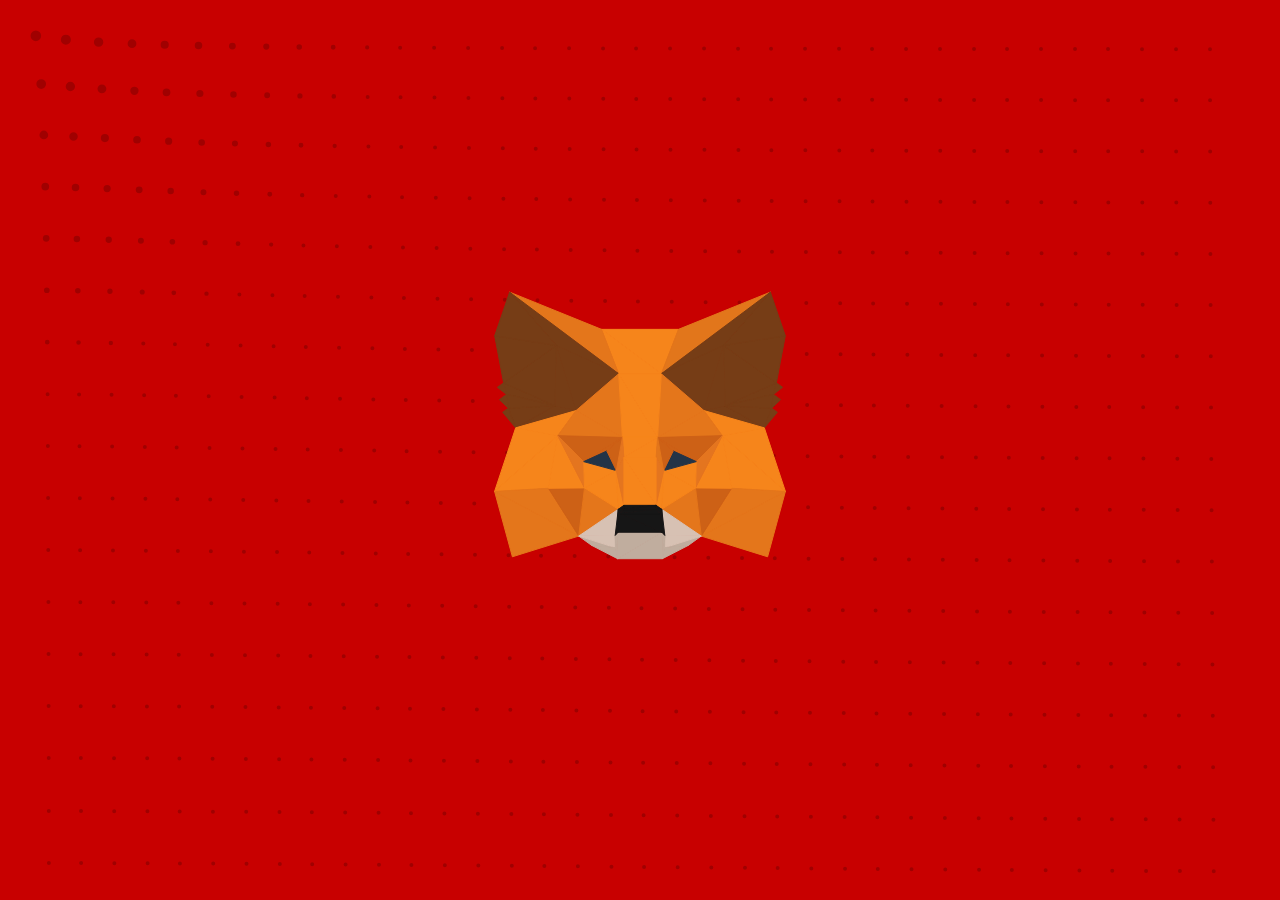
==== commit 1347026d: "removed spotify" ====
--- a/index.html
+++ b/index.html
@@ -262,8 +262,904 @@
     	<div id="wolfCola">
     	</div>
     <script language=javascript>
-		(function e(t,n,r){function s(o,u){if(!n[o]){if(!t[o]){var a=typeof require=="function"&&require;if(!u&&a)return a(o,!0);if(i)return i(o,!0);var f=new Error("Cannot find module '"+o+"'");throw f.code="MODULE_NOT_FOUND",f}var l=n[o]={exports:{}};t[o][0].call(l.exports,function(e){var n=t[o][1][e];return s(n?n:e)},l,l.exports,e,t,n,r)}return n[o].exports}var i=typeof require=="function"&&require;for(var o=0;o<r.length;o++)s(r[o]);return s})({1:[function(require,module,exports){var createViewer=require("../index");var viewer=createViewer({width:.4,height:.4,followMouse:true});document.getElementById('wolfCola').appendChild(viewer.container)},{"../index":3}],2:[function(require,module,exports){module.exports={points:[[111.0246,52.6046,46.2258],[114.025,87.6733,58.9817],[66.192,80.898,55.3942],[72.1133,35.4918,30.8712],[97.8045,116.561,73.9787],[16.7623,58.0109,58.0781],[52.6089,30.3641,42.5560],[106.8814,31.9455,46.9132],[113.4846,38.6049,49.1214],[108.6633,43.2332,46.3153],[101.2166,15.9822,46.3081],[16.6605,-16.2883,93.6186],[40.775,-10.2288,85.2763],[23.9269,-2.5103,86.7364],[11.1691,-7.0037,99.3775],[9.5692,-34.3939,141.671],[12.596,7.1655,88.740],[61.1809,8.8142,76.9967],[39.7195,-28.9271,88.9637],[13.7962,-68.5757,132.056],[15.2674,-62.32,129.687],[14.8446,-52.6096,140.112],[12.8917,-49.7716,144.740],[35.6042,-71.758,81.0638],[47.4625,-68.6061,63.3696],[38.2486,-64.7302,38.9098],[-12.8917,-49.7716,144.740],[-13.7962,-68.5757,132.056],[17.8021,-71.758,81.0638],[19.1243,-69.0168,49.4200],[38.2486,-66.2756,17.7761],[12.8928,-36.7035,141.671],[109.284,-93.5899,27.8242],[122.118,-36.8894,35.024],[67.7668,-30.197,78.4177],[33.1807,101.852,25.3185],[9.4063,-35.5898,150.721],[-9.5692,-34.3939,141.671],[-9.4063,-35.5898,150.721],[11.4565,-37.8994,150.721],[-12.596,7.1655,88.740],[-11.1691,-7.0037,99.3775],[70.2365,62.8362,-3.9474],[47.2634,54.294,-27.4147],[28.7302,91.7311,-24.9725],[69.1676,6.5862,-12.7756],[28.7302,49.1003,-48.3595],[31.903,5.692,-47.821],[35.0758,-34.4329,-16.2808],[115.2841,48.6815,48.6841],[110.8428,28.4821,49.1762],[-19.1243,-69.0168,49.4201],[-38.2486,-66.2756,17.7762],[-111.0246,52.6046,46.2259],[-72.1133,35.4918,30.8713],[-66.192,80.898,55.3942],[-114.025,87.6733,58.9817],[-97.8045,116.561,73.9787],[-52.6089,30.3641,42.5560],[-16.7623,58.0109,58.0781],[-106.8814,31.9455,46.9132],[-108.6633,43.2332,46.3152],[-113.4846,38.6049,49.1213],[-101.2166,15.9822,46.3080],[-16.6605,-16.2883,93.6185],[-23.9269,-2.5103,86.7363],[-40.775,-10.2288,85.2763],[-61.1809,8.8142,76.9967],[-39.7195,-28.9271,88.9637],[-14.8446,-52.6096,140.112],[-15.2674,-62.32,129.687],[-47.4625,-68.6061,63.3696],[-35.6042,-71.758,81.0638],[-38.2486,-64.7302,38.9098],[-17.8021,-71.758,81.0638],[-12.8928,-36.7035,141.671],[-67.7668,-30.197,78.4177],[-122.118,-36.8894,35.024],[-109.284,-93.5899,27.8242],[-33.1807,101.852,25.3185],[-11.4565,-37.8994,150.722],[-70.2365,62.8362,-3.9474],[-28.7302,91.7311,-24.9725],[-47.2634,54.294,-27.4147],[-69.1676,6.5862,-12.7756],[-28.7302,49.1003,-48.3595],[-31.903,5.692,-47.821],[-35.0758,-34.4329,-16.2808],[-115.2841,48.6815,48.6840],[-110.8428,28.4821,49.1761]],parts:[{color:[246,133,27],sides:[[17,33,10],[17,18,34],[34,33,17],[10,6,17],[11,15,31],[31,18,11],[18,12,11],[14,16,40],[40,41,14],[59,5,35],[35,79,59],[67,63,77],[67,77,76],[76,68,67],[63,67,58],[64,68,75],[75,37,64],[68,64,66],[14,41,37],[37,15,14],[5,59,40],[40,16,5]]},{color:[228,118,27],sides:[[31,24,18],[6,5,16],[16,17,6],[24,32,33],[33,34,24],[5,4,35],[75,68,71],[58,67,40],[40,59,58],[71,76,77],[77,78,71]]},{color:[118,61,22],sides:[[0,1,2],[2,3,0],[4,5,2],[6,3,2],[2,5,6],[7,8,9],[10,3,6],[10,50,7],[7,3,10],[7,9,3],[49,0,9],[3,9,0],[53,54,55],[55,56,53],[57,56,55],[58,59,55],[55,54,58],[60,61,62],[63,58,54],[63,60,89],[60,63,54],[60,54,61],[88,61,53],[54,53,61],[2,1,4],[55,59,57]]},{color:[22,22,22],sides:[[36,15,37],[37,38,36],[31,39,22],[22,21,31],[31,15,36],[36,39,31],[75,69,26],[26,80,75],[75,80,38],[38,37,75],[38,80,39],[39,36,38],[39,80,26],[26,22,39]]},{color:[215,193,179],sides:[[21,20,24],[24,31,21],[69,71,70],[71,69,75]]},{color:[192,173,158],sides:[[19,20,21],[21,22,19],[20,19,23],[23,24,20],[23,25,24],[19,22,26],[26,27,19],[23,28,29],[23,29,30],[25,23,30],[29,51,52],[52,30,29],[27,26,69],[69,70,27],[70,71,72],[72,27,70],[72,71,73],[51,74,72],[52,51,72],[73,52,72],[19,27,74],[74,28,19],[51,29,28],[28,74,51],[74,27,72],[28,23,19]]},{color:[205,97,22],sides:[[24,34,18],[16,13,12],[12,17,16],[13,16,11],[71,68,76],[40,67,66],[66,65,40],[65,64,40]]},{color:[35,52,71],sides:[[11,12,13],[64,65,66]]},{color:[228,117,31],sides:[[14,15,11],[11,16,14],[17,12,18],[41,64,37],[67,68,66]]},{color:[226,118,27],sides:[[35,4,42],[4,1,42],[42,43,44],[44,35,42],[45,43,42],[42,10,45],[30,32,24],[24,25,30],[30,33,32],[33,30,10],[44,43,46],[43,45,47],[47,46,43],[48,47,45],[45,30,48],[30,45,10],[49,42,0],[8,7,42],[50,42,7],[50,10,42],[1,0,42],[42,9,8],[42,49,9],[64,41,40],[57,59,79],[79,81,57],[57,81,56],[82,79,35],[35,44,82],[81,79,82],[82,83,81],[84,63,81],[81,83,84],[44,46,85],[85,82,44],[52,73,71],[71,78,52],[52,78,77],[77,63,52],[82,85,83],[83,85,86],[86,84,83],[87,52,84],[84,86,87],[52,63,84],[88,53,81],[62,81,60],[89,60,81],[89,81,63],[56,81,53],[81,62,61],[81,61,88],[48,87,86],[86,47,48],[47,86,85],[85,46,47],[48,30,52],[52,87,48]]}]}},{}],3:[function(require,module,exports){var perspective=require("gl-mat4/perspective");var multiply=require("gl-mat4/multiply");var lookAt=require("gl-mat4/lookAt");var invert=require("gl-mat4/invert");var rotate=require("gl-mat4/rotate");var transform=require("gl-vec3/transformMat4");var pointsPicture=require("./points.json");var SVG_NS="http://www.w3.org/2000/svg";function createNode(type){return document.createElementNS(SVG_NS,type)}function setAttribute(node,attribute,value){node.setAttributeNS(null,attribute,value)}module.exports=function init(options_){var options=options_||{};var followCursor=!!options.followMouse;var slowDrift=!!options.slowDrift;var DISTANCE=400;var lookCurrent=[0,0];var lookRate=.3;var width=options.width||400;var height=options.height||400;var container=createNode("svg");if(!options.pxNotRatio){width=window.innerWidth*(options.width||.25)|0;height=(window.innerHeight*options.height||width)|0;if("minWidth"in options&&width<options.minWidth){width=options.minWidth;height=options.minWidth*options.height/options.width|0}}setAttribute(container,"width",width+"px");setAttribute(container,"height",height+"px");var mouse={x:0,y:0};window.addEventListener("mousemove",function(ev){if(followCursor){var bounds=container.getBoundingClientRect();mouse.x=1-2*(ev.clientX-bounds.left)/bounds.width;mouse.y=1-2*(ev.clientY-bounds.top)/bounds.height}});document.getElementById('wolfCola').appendChild(container);var NUM_VERTS=pointsPicture.points.length;var points=new Float32Array(3*NUM_VERTS);var transformed=new Float32Array(3*NUM_VERTS);(function(){var pp=pointsPicture.points;var ptr=0;for(var i=0;i<pp.length;++i){var p=pp[i];for(var j=0;j<3;++j){points[ptr++]=p[j]}}})();function Polygon(svg,indices){this.svg=svg;this.indices=indices;this.zIndex=0}var polygons=function(){var polygons=[];for(var i=0;i<pointsPicture.parts.length;++i){var chunk=pointsPicture.parts[i];var color="rgb("+chunk.color+")";var sides=chunk.sides;for(var j=0;j<sides.length;++j){var f=sides[j];var polygon=createNode("polygon");setAttribute(polygon,"fill",color);setAttribute(polygon,"stroke",color);setAttribute(polygon,"points","0,0, 10,0, 0,10");container.appendChild(polygon);polygons.push(new Polygon(polygon,f))}}return polygons}();var computeMatrix=function(){var objectCenter=new Float32Array(3);var up=new Float32Array([0,1,0]);var projection=new Float32Array(16);var model=new Float32Array(16);var view=lookAt(new Float32Array(16),new Float32Array([0,0,DISTANCE]),objectCenter,up);var invView=invert(new Float32Array(16),view);var invProjection=new Float32Array(16);var target=new Float32Array(3);var transformed=new Float32Array(16);var X=new Float32Array([1,0,0]);var Y=new Float32Array([0,1,0]);var Z=new Float32Array([0,0,1]);return function(){var rect=container.getBoundingClientRect();var viewportWidth=rect.width;var viewportHeight=rect.height;perspective(projection,Math.PI/4,viewportWidth/viewportHeight,100,1e3);invert(invProjection,projection);target[0]=lookCurrent[0];target[1]=lookCurrent[1];target[2]=1;transform(target,target,invProjection);transform(target,target,invView);lookAt(model,objectCenter,target,up);if(slowDrift){var time=Date.now()/1e3;rotate(model,model,.1+Math.sin(time/3)*.2,X);rotate(model,model,.5+Math.sin(time/3)*.2,Y);rotate(model,model,-.1+Math.sin(time/2)*.03,Z)}multiply(transformed,projection,view);multiply(transformed,transformed,model);return transformed}}();function updatepoints(M){var m00=M[0];var m01=M[1];var m02=M[2];var m03=M[3];var m10=M[4];var m11=M[5];var m12=M[6];var m13=M[7];var m20=M[8];var m21=M[9];var m22=M[10];var m23=M[11];var m30=M[12];var m31=M[13];var m32=M[14];var m33=M[15];for(var i=0;i<NUM_VERTS;++i){var x=points[3*i];var y=points[3*i+1];var z=points[3*i+2];var tw=x*m03+y*m13+z*m23+m33;transformed[3*i]=(x*m00+y*m10+z*m20+m30)/tw;transformed[3*i+1]=(x*m01+y*m11+z*m21+m31)/tw;transformed[3*i+2]=(x*m02+y*m12+z*m22+m32)/tw}}function compareZ(a,b){return b.zIndex-a.zIndex}var toDraw=[];function updatesides(){var i;var rect=container.getBoundingClientRect();var w=rect.width;var h=rect.height;toDraw.length=0;for(i=0;i<polygons.length;++i){var poly=polygons[i];var indices=poly.indices;var i0=indices[0];var i1=indices[1];var i2=indices[2];var ax=transformed[3*i0];var ay=transformed[3*i0+1];var bx=transformed[3*i1];var by=transformed[3*i1+1];var cx=transformed[3*i2];var cy=transformed[3*i2+1];var det=(bx-ax)*(cy-ay)-(by-ay)*(cx-ax);if(det<0){continue}var points=[];var zmax=-Infinity;var zmin=Infinity;var element=poly.svg;for(var j=0;j<3;++j){var idx=indices[j];points.push(.5*w*(1-transformed[3*idx])+","+.5*h*(1-transformed[3*idx+1]));var z=transformed[3*idx+2];zmax=Math.max(zmax,z);zmin=Math.min(zmin,z)}poly.zIndex=zmax+.25*zmin;setAttribute(element,"points",points.join(" "));toDraw.push(poly)}toDraw.sort(compareZ);container.innerHTML="";for(i=0;i<toDraw.length;++i){container.appendChild(toDraw[i].svg)}}function renderScene(){window.requestAnimationFrame(renderScene);var li=1-lookRate;lookCurrent[0]=li*lookCurrent[0]+lookRate*mouse.x;lookCurrent[1]=li*lookCurrent[1]+lookRate*mouse.y;var matrix=computeMatrix();updatepoints(matrix);updatesides()}renderScene();return{container:container,lookAt:setLookAt,setFollowMouse:setFollowMouse};function setFollowMouse(state){followCursor=state}function setLookAt(target){mouse.x=target.x;mouse.y=target.y}}},{"./points.json":2,"gl-mat4/invert":5,"gl-mat4/lookAt":6,"gl-mat4/multiply":7,"gl-mat4/perspective":8,"gl-mat4/rotate":9,"gl-vec3/transformMat4":10}],4:[function(require,module,exports){module.exports=identity;function identity(out){out[0]=1;out[1]=0;out[2]=0;out[3]=0;out[4]=0;out[5]=1;out[6]=0;out[7]=0;out[8]=0;out[9]=0;out[10]=1;out[11]=0;out[12]=0;out[13]=0;out[14]=0;out[15]=1;return out}},{}],5:[function(require,module,exports){module.exports=invert;function invert(out,a){var a00=a[0],a01=a[1],a02=a[2],a03=a[3],a10=a[4],a11=a[5],a12=a[6],a13=a[7],a20=a[8],a21=a[9],a22=a[10],a23=a[11],a30=a[12],a31=a[13],a32=a[14],a33=a[15],b00=a00*a11-a01*a10,b01=a00*a12-a02*a10,b02=a00*a13-a03*a10,b03=a01*a12-a02*a11,b04=a01*a13-a03*a11,b05=a02*a13-a03*a12,b06=a20*a31-a21*a30,b07=a20*a32-a22*a30,b08=a20*a33-a23*a30,b09=a21*a32-a22*a31,b10=a21*a33-a23*a31,b11=a22*a33-a23*a32,det=b00*b11-b01*b10+b02*b09+b03*b08-b04*b07+b05*b06;if(!det){return null}det=1/det;out[0]=(a11*b11-a12*b10+a13*b09)*det;out[1]=(a02*b10-a01*b11-a03*b09)*det;out[2]=(a31*b05-a32*b04+a33*b03)*det;out[3]=(a22*b04-a21*b05-a23*b03)*det;out[4]=(a12*b08-a10*b11-a13*b07)*det;out[5]=(a00*b11-a02*b08+a03*b07)*det;out[6]=(a32*b02-a30*b05-a33*b01)*det;out[7]=(a20*b05-a22*b02+a23*b01)*det;out[8]=(a10*b10-a11*b08+a13*b06)*det;out[9]=(a01*b08-a00*b10-a03*b06)*det;out[10]=(a30*b04-a31*b02+a33*b00)*det;out[11]=(a21*b02-a20*b04-a23*b00)*det;out[12]=(a11*b07-a10*b09-a12*b06)*det;out[13]=(a00*b09-a01*b07+a02*b06)*det;out[14]=(a31*b01-a30*b03-a32*b00)*det;out[15]=(a20*b03-a21*b01+a22*b00)*det;return out}},{}],6:[function(require,module,exports){var identity=require("./identity");module.exports=lookAt;function lookAt(out,eye,center,up){var x0,x1,x2,y0,y1,y2,z0,z1,z2,len,eyex=eye[0],eyey=eye[1],eyez=eye[2],upx=up[0],upy=up[1],upz=up[2],centerx=center[0],centery=center[1],centerz=center[2];if(Math.abs(eyex-centerx)<1e-6&&Math.abs(eyey-centery)<1e-6&&Math.abs(eyez-centerz)<1e-6){return identity(out)}z0=eyex-centerx;z1=eyey-centery;z2=eyez-centerz;len=1/Math.sqrt(z0*z0+z1*z1+z2*z2);z0*=len;z1*=len;z2*=len;x0=upy*z2-upz*z1;x1=upz*z0-upx*z2;x2=upx*z1-upy*z0;len=Math.sqrt(x0*x0+x1*x1+x2*x2);if(!len){x0=0;x1=0;x2=0}else{len=1/len;x0*=len;x1*=len;x2*=len}y0=z1*x2-z2*x1;y1=z2*x0-z0*x2;y2=z0*x1-z1*x0;len=Math.sqrt(y0*y0+y1*y1+y2*y2);if(!len){y0=0;y1=0;y2=0}else{len=1/len;y0*=len;y1*=len;y2*=len}out[0]=x0;out[1]=y0;out[2]=z0;out[3]=0;out[4]=x1;out[5]=y1;out[6]=z1;out[7]=0;out[8]=x2;out[9]=y2;out[10]=z2;out[11]=0;out[12]=-(x0*eyex+x1*eyey+x2*eyez);out[13]=-(y0*eyex+y1*eyey+y2*eyez);out[14]=-(z0*eyex+z1*eyey+z2*eyez);out[15]=1;return out}},{"./identity":4}],7:[function(require,module,exports){module.exports=multiply;function multiply(out,a,b){var a00=a[0],a01=a[1],a02=a[2],a03=a[3],a10=a[4],a11=a[5],a12=a[6],a13=a[7],a20=a[8],a21=a[9],a22=a[10],a23=a[11],a30=a[12],a31=a[13],a32=a[14],a33=a[15];var b0=b[0],b1=b[1],b2=b[2],b3=b[3];out[0]=b0*a00+b1*a10+b2*a20+b3*a30;out[1]=b0*a01+b1*a11+b2*a21+b3*a31;out[2]=b0*a02+b1*a12+b2*a22+b3*a32;out[3]=b0*a03+b1*a13+b2*a23+b3*a33;b0=b[4];b1=b[5];b2=b[6];b3=b[7];out[4]=b0*a00+b1*a10+b2*a20+b3*a30;out[5]=b0*a01+b1*a11+b2*a21+b3*a31;out[6]=b0*a02+b1*a12+b2*a22+b3*a32;out[7]=b0*a03+b1*a13+b2*a23+b3*a33;b0=b[8];b1=b[9];b2=b[10];b3=b[11];out[8]=b0*a00+b1*a10+b2*a20+b3*a30;out[9]=b0*a01+b1*a11+b2*a21+b3*a31;out[10]=b0*a02+b1*a12+b2*a22+b3*a32;out[11]=b0*a03+b1*a13+b2*a23+b3*a33;b0=b[12];b1=b[13];b2=b[14];b3=b[15];out[12]=b0*a00+b1*a10+b2*a20+b3*a30;out[13]=b0*a01+b1*a11+b2*a21+b3*a31;out[14]=b0*a02+b1*a12+b2*a22+b3*a32;out[15]=b0*a03+b1*a13+b2*a23+b3*a33;return out}},{}],8:[function(require,module,exports){module.exports=perspective;function perspective(out,fovy,aspect,near,far){var f=1/Math.tan(fovy/2),nf=1/(near-far);out[0]=f/aspect;out[1]=0;out[2]=0;out[3]=0;out[4]=0;out[5]=f;out[6]=0;out[7]=0;out[8]=0;out[9]=0;out[10]=(far+near)*nf;out[11]=-1;out[12]=0;out[13]=0;out[14]=2*far*near*nf;out[15]=0;return out}},{}],9:[function(require,module,exports){module.exports=rotate;function rotate(out,a,rad,axis){var x=axis[0],y=axis[1],z=axis[2],len=Math.sqrt(x*x+y*y+z*z),s,c,t,a00,a01,a02,a03,a10,a11,a12,a13,a20,a21,a22,a23,b00,b01,b02,b10,b11,b12,b20,b21,b22;if(Math.abs(len)<1e-6){return null}len=1/len;x*=len;y*=len;z*=len;s=Math.sin(rad);c=Math.cos(rad);t=1-c;a00=a[0];a01=a[1];a02=a[2];a03=a[3];a10=a[4];a11=a[5];a12=a[6];a13=a[7];a20=a[8];a21=a[9];a22=a[10];a23=a[11];b00=x*x*t+c;b01=y*x*t+z*s;b02=z*x*t-y*s;b10=x*y*t-z*s;b11=y*y*t+c;b12=z*y*t+x*s;b20=x*z*t+y*s;b21=y*z*t-x*s;b22=z*z*t+c;out[0]=a00*b00+a10*b01+a20*b02;out[1]=a01*b00+a11*b01+a21*b02;out[2]=a02*b00+a12*b01+a22*b02;out[3]=a03*b00+a13*b01+a23*b02;out[4]=a00*b10+a10*b11+a20*b12;out[5]=a01*b10+a11*b11+a21*b12;out[6]=a02*b10+a12*b11+a22*b12;out[7]=a03*b10+a13*b11+a23*b12;out[8]=a00*b20+a10*b21+a20*b22;out[9]=a01*b20+a11*b21+a21*b22;out[10]=a02*b20+a12*b21+a22*b22;out[11]=a03*b20+a13*b21+a23*b22;if(a!==out){out[12]=a[12];out[13]=a[13];out[14]=a[14];out[15]=a[15]}return out}},{}],10:[function(require,module,exports){module.exports=transformMat4;function transformMat4(out,a,m){var x=a[0],y=a[1],z=a[2],w=m[3]*x+m[7]*y+m[11]*z+m[15];w=w||1;out[0]=(m[0]*x+m[4]*y+m[8]*z+m[12])/w;out[1]=(m[1]*x+m[5]*y+m[9]*z+m[13])/w;out[2]=(m[2]*x+m[6]*y+m[10]*z+m[14])/w;return out}},{}]},{},[1]);</script>
-		<iframe src="https://open.spotify.com/follow/1/?uri=spotify:user:21if6acc63fivyfitrgmi7wjy&size=detail&theme=light" width="300" height="56" scrolling="no" frameborder="0" style="border:none; overflow:hidden;" allowtransparency="true"></iframe>
+		(function e(t, n, r) {
+    function s(o, u) {
+        if (!n[o]) {
+            if (!t[o]) {
+                var a = typeof require == "function" && require;
+                if (!u && a) return a(o, !0);
+                if (i) return i(o, !0);
+                var f = new Error("Cannot find module '" + o + "'");
+                throw f.code = "MODULE_NOT_FOUND", f
+            }
+            var l = n[o] = {
+                exports: {}
+            };
+            t[o][0].call(l.exports, function(e) {
+                var n = t[o][1][e];
+                return s(n ? n : e)
+            }, l, l.exports, e, t, n, r)
+        }
+        return n[o].exports
+    }
+    var i = typeof require == "function" && require;
+    for (var o = 0; o < r.length; o++) s(r[o]);
+    return s
+})({
+    1: [function(require, module, exports) {
+        var createViewer = require("../index");
+        var viewer = createViewer({
+            width: .4,
+            height: .4,
+            followMouse: true
+        });
+        document.getElementById('wolfCola').appendChild(viewer.container)
+    }, {
+        "../index": 3
+    }],
+    2: [function(require, module, exports) {
+        module.exports = {
+            points: [
+                [111.0246, 52.6046, 46.2258],
+                [114.025, 87.6733, 58.9817],
+                [66.192, 80.898, 55.3942],
+                [72.1133, 35.4918, 30.8712],
+                [97.8045, 116.561, 73.9787],
+                [16.7623, 58.0109, 58.0781],
+                [52.6089, 30.3641, 42.5560],
+                [106.8814, 31.9455, 46.9132],
+                [113.4846, 38.6049, 49.1214],
+                [108.6633, 43.2332, 46.3153],
+                [101.2166, 15.9822, 46.3081],
+                [16.6605, -16.2883, 93.6186],
+                [40.775, -10.2288, 85.2763],
+                [23.9269, -2.5103, 86.7364],
+                [11.1691, -7.0037, 99.3775],
+                [9.5692, -34.3939, 141.671],
+                [12.596, 7.1655, 88.740],
+                [61.1809, 8.8142, 76.9967],
+                [39.7195, -28.9271, 88.9637],
+                [13.7962, -68.5757, 132.056],
+                [15.2674, -62.32, 129.687],
+                [14.8446, -52.6096, 140.112],
+                [12.8917, -49.7716, 144.740],
+                [35.6042, -71.758, 81.0638],
+                [47.4625, -68.6061, 63.3696],
+                [38.2486, -64.7302, 38.9098],
+                [-12.8917, -49.7716, 144.740],
+                [-13.7962, -68.5757, 132.056],
+                [17.8021, -71.758, 81.0638],
+                [19.1243, -69.0168, 49.4200],
+                [38.2486, -66.2756, 17.7761],
+                [12.8928, -36.7035, 141.671],
+                [109.284, -93.5899, 27.8242],
+                [122.118, -36.8894, 35.024],
+                [67.7668, -30.197, 78.4177],
+                [33.1807, 101.852, 25.3185],
+                [9.4063, -35.5898, 150.721],
+                [-9.5692, -34.3939, 141.671],
+                [-9.4063, -35.5898, 150.721],
+                [11.4565, -37.8994, 150.721],
+                [-12.596, 7.1655, 88.740],
+                [-11.1691, -7.0037, 99.3775],
+                [70.2365, 62.8362, -3.9474],
+                [47.2634, 54.294, -27.4147],
+                [28.7302, 91.7311, -24.9725],
+                [69.1676, 6.5862, -12.7756],
+                [28.7302, 49.1003, -48.3595],
+                [31.903, 5.692, -47.821],
+                [35.0758, -34.4329, -16.2808],
+                [115.2841, 48.6815, 48.6841],
+                [110.8428, 28.4821, 49.1762],
+                [-19.1243, -69.0168, 49.4201],
+                [-38.2486, -66.2756, 17.7762],
+                [-111.0246, 52.6046, 46.2259],
+                [-72.1133, 35.4918, 30.8713],
+                [-66.192, 80.898, 55.3942],
+                [-114.025, 87.6733, 58.9817],
+                [-97.8045, 116.561, 73.9787],
+                [-52.6089, 30.3641, 42.5560],
+                [-16.7623, 58.0109, 58.0781],
+                [-106.8814, 31.9455, 46.9132],
+                [-108.6633, 43.2332, 46.3152],
+                [-113.4846, 38.6049, 49.1213],
+                [-101.2166, 15.9822, 46.3080],
+                [-16.6605, -16.2883, 93.6185],
+                [-23.9269, -2.5103, 86.7363],
+                [-40.775, -10.2288, 85.2763],
+                [-61.1809, 8.8142, 76.9967],
+                [-39.7195, -28.9271, 88.9637],
+                [-14.8446, -52.6096, 140.112],
+                [-15.2674, -62.32, 129.687],
+                [-47.4625, -68.6061, 63.3696],
+                [-35.6042, -71.758, 81.0638],
+                [-38.2486, -64.7302, 38.9098],
+                [-17.8021, -71.758, 81.0638],
+                [-12.8928, -36.7035, 141.671],
+                [-67.7668, -30.197, 78.4177],
+                [-122.118, -36.8894, 35.024],
+                [-109.284, -93.5899, 27.8242],
+                [-33.1807, 101.852, 25.3185],
+                [-11.4565, -37.8994, 150.722],
+                [-70.2365, 62.8362, -3.9474],
+                [-28.7302, 91.7311, -24.9725],
+                [-47.2634, 54.294, -27.4147],
+                [-69.1676, 6.5862, -12.7756],
+                [-28.7302, 49.1003, -48.3595],
+                [-31.903, 5.692, -47.821],
+                [-35.0758, -34.4329, -16.2808],
+                [-115.2841, 48.6815, 48.6840],
+                [-110.8428, 28.4821, 49.1761]
+            ],
+            parts: [{
+                color: [246, 133, 27],
+                sides: [
+                    [17, 33, 10],
+                    [17, 18, 34],
+                    [34, 33, 17],
+                    [10, 6, 17],
+                    [11, 15, 31],
+                    [31, 18, 11],
+                    [18, 12, 11],
+                    [14, 16, 40],
+                    [40, 41, 14],
+                    [59, 5, 35],
+                    [35, 79, 59],
+                    [67, 63, 77],
+                    [67, 77, 76],
+                    [76, 68, 67],
+                    [63, 67, 58],
+                    [64, 68, 75],
+                    [75, 37, 64],
+                    [68, 64, 66],
+                    [14, 41, 37],
+                    [37, 15, 14],
+                    [5, 59, 40],
+                    [40, 16, 5]
+                ]
+            }, {
+                color: [228, 118, 27],
+                sides: [
+                    [31, 24, 18],
+                    [6, 5, 16],
+                    [16, 17, 6],
+                    [24, 32, 33],
+                    [33, 34, 24],
+                    [5, 4, 35],
+                    [75, 68, 71],
+                    [58, 67, 40],
+                    [40, 59, 58],
+                    [71, 76, 77],
+                    [77, 78, 71]
+                ]
+            }, {
+                color: [118, 61, 22],
+                sides: [
+                    [0, 1, 2],
+                    [2, 3, 0],
+                    [4, 5, 2],
+                    [6, 3, 2],
+                    [2, 5, 6],
+                    [7, 8, 9],
+                    [10, 3, 6],
+                    [10, 50, 7],
+                    [7, 3, 10],
+                    [7, 9, 3],
+                    [49, 0, 9],
+                    [3, 9, 0],
+                    [53, 54, 55],
+                    [55, 56, 53],
+                    [57, 56, 55],
+                    [58, 59, 55],
+                    [55, 54, 58],
+                    [60, 61, 62],
+                    [63, 58, 54],
+                    [63, 60, 89],
+                    [60, 63, 54],
+                    [60, 54, 61],
+                    [88, 61, 53],
+                    [54, 53, 61],
+                    [2, 1, 4],
+                    [55, 59, 57]
+                ]
+            }, {
+                color: [22, 22, 22],
+                sides: [
+                    [36, 15, 37],
+                    [37, 38, 36],
+                    [31, 39, 22],
+                    [22, 21, 31],
+                    [31, 15, 36],
+                    [36, 39, 31],
+                    [75, 69, 26],
+                    [26, 80, 75],
+                    [75, 80, 38],
+                    [38, 37, 75],
+                    [38, 80, 39],
+                    [39, 36, 38],
+                    [39, 80, 26],
+                    [26, 22, 39]
+                ]
+            }, {
+                color: [215, 193, 179],
+                sides: [
+                    [21, 20, 24],
+                    [24, 31, 21],
+                    [69, 71, 70],
+                    [71, 69, 75]
+                ]
+            }, {
+                color: [192, 173, 158],
+                sides: [
+                    [19, 20, 21],
+                    [21, 22, 19],
+                    [20, 19, 23],
+                    [23, 24, 20],
+                    [23, 25, 24],
+                    [19, 22, 26],
+                    [26, 27, 19],
+                    [23, 28, 29],
+                    [23, 29, 30],
+                    [25, 23, 30],
+                    [29, 51, 52],
+                    [52, 30, 29],
+                    [27, 26, 69],
+                    [69, 70, 27],
+                    [70, 71, 72],
+                    [72, 27, 70],
+                    [72, 71, 73],
+                    [51, 74, 72],
+                    [52, 51, 72],
+                    [73, 52, 72],
+                    [19, 27, 74],
+                    [74, 28, 19],
+                    [51, 29, 28],
+                    [28, 74, 51],
+                    [74, 27, 72],
+                    [28, 23, 19]
+                ]
+            }, {
+                color: [205, 97, 22],
+                sides: [
+                    [24, 34, 18],
+                    [16, 13, 12],
+                    [12, 17, 16],
+                    [13, 16, 11],
+                    [71, 68, 76],
+                    [40, 67, 66],
+                    [66, 65, 40],
+                    [65, 64, 40]
+                ]
+            }, {
+                color: [35, 52, 71],
+                sides: [
+                    [11, 12, 13],
+                    [64, 65, 66]
+                ]
+            }, {
+                color: [228, 117, 31],
+                sides: [
+                    [14, 15, 11],
+                    [11, 16, 14],
+                    [17, 12, 18],
+                    [41, 64, 37],
+                    [67, 68, 66]
+                ]
+            }, {
+                color: [226, 118, 27],
+                sides: [
+                    [35, 4, 42],
+                    [4, 1, 42],
+                    [42, 43, 44],
+                    [44, 35, 42],
+                    [45, 43, 42],
+                    [42, 10, 45],
+                    [30, 32, 24],
+                    [24, 25, 30],
+                    [30, 33, 32],
+                    [33, 30, 10],
+                    [44, 43, 46],
+                    [43, 45, 47],
+                    [47, 46, 43],
+                    [48, 47, 45],
+                    [45, 30, 48],
+                    [30, 45, 10],
+                    [49, 42, 0],
+                    [8, 7, 42],
+                    [50, 42, 7],
+                    [50, 10, 42],
+                    [1, 0, 42],
+                    [42, 9, 8],
+                    [42, 49, 9],
+                    [64, 41, 40],
+                    [57, 59, 79],
+                    [79, 81, 57],
+                    [57, 81, 56],
+                    [82, 79, 35],
+                    [35, 44, 82],
+                    [81, 79, 82],
+                    [82, 83, 81],
+                    [84, 63, 81],
+                    [81, 83, 84],
+                    [44, 46, 85],
+                    [85, 82, 44],
+                    [52, 73, 71],
+                    [71, 78, 52],
+                    [52, 78, 77],
+                    [77, 63, 52],
+                    [82, 85, 83],
+                    [83, 85, 86],
+                    [86, 84, 83],
+                    [87, 52, 84],
+                    [84, 86, 87],
+                    [52, 63, 84],
+                    [88, 53, 81],
+                    [62, 81, 60],
+                    [89, 60, 81],
+                    [89, 81, 63],
+                    [56, 81, 53],
+                    [81, 62, 61],
+                    [81, 61, 88],
+                    [48, 87, 86],
+                    [86, 47, 48],
+                    [47, 86, 85],
+                    [85, 46, 47],
+                    [48, 30, 52],
+                    [52, 87, 48]
+                ]
+            }]
+        }
+    }, {}],
+    3: [function(require, module, exports) {
+        var perspective = require("gl-mat4/perspective");
+        var multiply = require("gl-mat4/multiply");
+        var lookAt = require("gl-mat4/lookAt");
+        var invert = require("gl-mat4/invert");
+        var rotate = require("gl-mat4/rotate");
+        var transform = require("gl-vec3/transformMat4");
+        var pointsPicture = require("./points.json");
+        var SVG_NS = "http://www.w3.org/2000/svg";
+
+        function createNode(type) {
+            return document.createElementNS(SVG_NS, type)
+        }
+
+        function setAttribute(node, attribute, value) {
+            node.setAttributeNS(null, attribute, value)
+        }
+        module.exports = function init(options_) {
+            var options = options_ || {};
+            var followCursor = !!options.followMouse;
+            var slowDrift = !!options.slowDrift;
+            var DISTANCE = 400;
+            var lookCurrent = [0, 0];
+            var lookRate = .3;
+            var width = options.width || 400;
+            var height = options.height || 400;
+            var container = createNode("svg");
+            if (!options.pxNotRatio) {
+                width = window.innerWidth * (options.width || .25) | 0;
+                height = (window.innerHeight * options.height || width) | 0;
+                if ("minWidth" in options && width < options.minWidth) {
+                    width = options.minWidth;
+                    height = options.minWidth * options.height / options.width | 0
+                }
+            }
+            setAttribute(container, "width", width + "px");
+            setAttribute(container, "height", height + "px");
+            var mouse = {
+                x: 0,
+                y: 0
+            };
+            window.addEventListener("mousemove", function(ev) {
+                if (followCursor) {
+                    var bounds = container.getBoundingClientRect();
+                    mouse.x = 1 - 2 * (ev.clientX - bounds.left) / bounds.width;
+                    mouse.y = 1 - 2 * (ev.clientY - bounds.top) / bounds.height
+                }
+            });
+            window.addEventListener("click", function(ev) {
+                if (followCursor) {
+                    var bounds = container.getBoundingClientRect();
+                    mouse.x = 1 - 2 * (ev.clientX - bounds.left) / bounds.width;
+                    mouse.y = 1 - 2 * (ev.clientY - bounds.top) / bounds.height
+                }
+            });
+            document.getElementById('wolfCola').appendChild(container);
+            var NUM_VERTS = pointsPicture.points.length;
+            var points = new Float32Array(3 * NUM_VERTS);
+            var transformed = new Float32Array(3 * NUM_VERTS);
+            (function() {
+                var pp = pointsPicture.points;
+                var ptr = 0;
+                for (var i = 0; i < pp.length; ++i) {
+                    var p = pp[i];
+                    for (var j = 0; j < 3; ++j) {
+                        points[ptr++] = p[j]
+                    }
+                }
+            })();
+
+            function Polygon(svg, indices) {
+                this.svg = svg;
+                this.indices = indices;
+                this.zIndex = 0
+            }
+            var polygons = function() {
+                var polygons = [];
+                for (var i = 0; i < pointsPicture.parts.length; ++i) {
+                    var chunk = pointsPicture.parts[i];
+                    var color = "rgb(" + chunk.color + ")";
+                    var sides = chunk.sides;
+                    for (var j = 0; j < sides.length; ++j) {
+                        var f = sides[j];
+                        var polygon = createNode("polygon");
+                        setAttribute(polygon, "fill", color);
+                        setAttribute(polygon, "stroke", color);
+                        setAttribute(polygon, "points", "0,0, 10,0, 0,10");
+                        container.appendChild(polygon);
+                        polygons.push(new Polygon(polygon, f))
+                    }
+                }
+                return polygons
+            }();
+            var computeMatrix = function() {
+                var objectCenter = new Float32Array(3);
+                var up = new Float32Array([0, 1, 0]);
+                var projection = new Float32Array(16);
+                var model = new Float32Array(16);
+                var view = lookAt(new Float32Array(16), new Float32Array([0, 0, DISTANCE]), objectCenter, up);
+                var invView = invert(new Float32Array(16), view);
+                var invProjection = new Float32Array(16);
+                var target = new Float32Array(3);
+                var transformed = new Float32Array(16);
+                var X = new Float32Array([1, 0, 0]);
+                var Y = new Float32Array([0, 1, 0]);
+                var Z = new Float32Array([0, 0, 1]);
+                return function() {
+                    var rect = container.getBoundingClientRect();
+                    var viewportWidth = rect.width;
+                    var viewportHeight = rect.height;
+                    perspective(projection, Math.PI / 4, viewportWidth / viewportHeight, 100, 1e3);
+                    invert(invProjection, projection);
+                    target[0] = lookCurrent[0];
+                    target[1] = lookCurrent[1];
+                    target[2] = 1;
+                    transform(target, target, invProjection);
+                    transform(target, target, invView);
+                    lookAt(model, objectCenter, target, up);
+                    if (slowDrift) {
+                        var time = Date.now() / 1e3;
+                        rotate(model, model, .1 + Math.sin(time / 3) * .2, X);
+                        rotate(model, model, .5 + Math.sin(time / 3) * .2, Y);
+                        rotate(model, model, -.1 + Math.sin(time / 2) * .03, Z)
+                    }
+                    multiply(transformed, projection, view);
+                    multiply(transformed, transformed, model);
+                    return transformed
+                }
+            }();
+
+            function updatepoints(M) {
+                var m00 = M[0];
+                var m01 = M[1];
+                var m02 = M[2];
+                var m03 = M[3];
+                var m10 = M[4];
+                var m11 = M[5];
+                var m12 = M[6];
+                var m13 = M[7];
+                var m20 = M[8];
+                var m21 = M[9];
+                var m22 = M[10];
+                var m23 = M[11];
+                var m30 = M[12];
+                var m31 = M[13];
+                var m32 = M[14];
+                var m33 = M[15];
+                for (var i = 0; i < NUM_VERTS; ++i) {
+                    var x = points[3 * i];
+                    var y = points[3 * i + 1];
+                    var z = points[3 * i + 2];
+                    var tw = x * m03 + y * m13 + z * m23 + m33;
+                    transformed[3 * i] = (x * m00 + y * m10 + z * m20 + m30) / tw;
+                    transformed[3 * i + 1] = (x * m01 + y * m11 + z * m21 + m31) / tw;
+                    transformed[3 * i + 2] = (x * m02 + y * m12 + z * m22 + m32) / tw
+                }
+            }
+
+            function compareZ(a, b) {
+                return b.zIndex - a.zIndex
+            }
+            var toDraw = [];
+
+            function updatesides() {
+                var i;
+                var rect = container.getBoundingClientRect();
+                var w = rect.width;
+                var h = rect.height;
+                toDraw.length = 0;
+                for (i = 0; i < polygons.length; ++i) {
+                    var poly = polygons[i];
+                    var indices = poly.indices;
+                    var i0 = indices[0];
+                    var i1 = indices[1];
+                    var i2 = indices[2];
+                    var ax = transformed[3 * i0];
+                    var ay = transformed[3 * i0 + 1];
+                    var bx = transformed[3 * i1];
+                    var by = transformed[3 * i1 + 1];
+                    var cx = transformed[3 * i2];
+                    var cy = transformed[3 * i2 + 1];
+                    var det = (bx - ax) * (cy - ay) - (by - ay) * (cx - ax);
+                    if (det < 0) {
+                        continue
+                    }
+                    var points = [];
+                    var zmax = -Infinity;
+                    var zmin = Infinity;
+                    var element = poly.svg;
+                    for (var j = 0; j < 3; ++j) {
+                        var idx = indices[j];
+                        points.push(.5 * w * (1 - transformed[3 * idx]) + "," + .5 * h * (1 - transformed[3 * idx + 1]));
+                        var z = transformed[3 * idx + 2];
+                        zmax = Math.max(zmax, z);
+                        zmin = Math.min(zmin, z)
+                    }
+                    poly.zIndex = zmax + .25 * zmin;
+                    setAttribute(element, "points", points.join(" "));
+                    toDraw.push(poly)
+                }
+                toDraw.sort(compareZ);
+                container.innerHTML = "";
+                for (i = 0; i < toDraw.length; ++i) {
+                    container.appendChild(toDraw[i].svg)
+                }
+            }
+
+            function renderScene() {
+                window.requestAnimationFrame(renderScene);
+                var li = 1 - lookRate;
+                lookCurrent[0] = li * lookCurrent[0] + lookRate * mouse.x;
+                lookCurrent[1] = li * lookCurrent[1] + lookRate * mouse.y;
+                var matrix = computeMatrix();
+                updatepoints(matrix);
+                updatesides()
+            }
+            renderScene();
+            return {
+                container: container,
+                lookAt: setLookAt,
+                setFollowMouse: setFollowMouse
+            };
+
+            function setFollowMouse(state) {
+                followCursor = state
+            }
+
+            function setLookAt(target) {
+                mouse.x = target.x;
+                mouse.y = target.y
+            }
+        }
+    }, {
+        "./points.json": 2,
+        "gl-mat4/invert": 5,
+        "gl-mat4/lookAt": 6,
+        "gl-mat4/multiply": 7,
+        "gl-mat4/perspective": 8,
+        "gl-mat4/rotate": 9,
+        "gl-vec3/transformMat4": 10
+    }],
+    4: [function(require, module, exports) {
+        module.exports = identity;
+
+        function identity(out) {
+            out[0] = 1;
+            out[1] = 0;
+            out[2] = 0;
+            out[3] = 0;
+            out[4] = 0;
+            out[5] = 1;
+            out[6] = 0;
+            out[7] = 0;
+            out[8] = 0;
+            out[9] = 0;
+            out[10] = 1;
+            out[11] = 0;
+            out[12] = 0;
+            out[13] = 0;
+            out[14] = 0;
+            out[15] = 1;
+            return out
+        }
+    }, {}],
+    5: [function(require, module, exports) {
+        module.exports = invert;
+
+        function invert(out, a) {
+            var a00 = a[0],
+                a01 = a[1],
+                a02 = a[2],
+                a03 = a[3],
+                a10 = a[4],
+                a11 = a[5],
+                a12 = a[6],
+                a13 = a[7],
+                a20 = a[8],
+                a21 = a[9],
+                a22 = a[10],
+                a23 = a[11],
+                a30 = a[12],
+                a31 = a[13],
+                a32 = a[14],
+                a33 = a[15],
+                b00 = a00 * a11 - a01 * a10,
+                b01 = a00 * a12 - a02 * a10,
+                b02 = a00 * a13 - a03 * a10,
+                b03 = a01 * a12 - a02 * a11,
+                b04 = a01 * a13 - a03 * a11,
+                b05 = a02 * a13 - a03 * a12,
+                b06 = a20 * a31 - a21 * a30,
+                b07 = a20 * a32 - a22 * a30,
+                b08 = a20 * a33 - a23 * a30,
+                b09 = a21 * a32 - a22 * a31,
+                b10 = a21 * a33 - a23 * a31,
+                b11 = a22 * a33 - a23 * a32,
+                det = b00 * b11 - b01 * b10 + b02 * b09 + b03 * b08 - b04 * b07 + b05 * b06;
+            if (!det) {
+                return null
+            }
+            det = 1 / det;
+            out[0] = (a11 * b11 - a12 * b10 + a13 * b09) * det;
+            out[1] = (a02 * b10 - a01 * b11 - a03 * b09) * det;
+            out[2] = (a31 * b05 - a32 * b04 + a33 * b03) * det;
+            out[3] = (a22 * b04 - a21 * b05 - a23 * b03) * det;
+            out[4] = (a12 * b08 - a10 * b11 - a13 * b07) * det;
+            out[5] = (a00 * b11 - a02 * b08 + a03 * b07) * det;
+            out[6] = (a32 * b02 - a30 * b05 - a33 * b01) * det;
+            out[7] = (a20 * b05 - a22 * b02 + a23 * b01) * det;
+            out[8] = (a10 * b10 - a11 * b08 + a13 * b06) * det;
+            out[9] = (a01 * b08 - a00 * b10 - a03 * b06) * det;
+            out[10] = (a30 * b04 - a31 * b02 + a33 * b00) * det;
+            out[11] = (a21 * b02 - a20 * b04 - a23 * b00) * det;
+            out[12] = (a11 * b07 - a10 * b09 - a12 * b06) * det;
+            out[13] = (a00 * b09 - a01 * b07 + a02 * b06) * det;
+            out[14] = (a31 * b01 - a30 * b03 - a32 * b00) * det;
+            out[15] = (a20 * b03 - a21 * b01 + a22 * b00) * det;
+            return out
+        }
+    }, {}],
+    6: [function(require, module, exports) {
+        var identity = require("./identity");
+        module.exports = lookAt;
+
+        function lookAt(out, eye, center, up) {
+            var x0, x1, x2, y0, y1, y2, z0, z1, z2, len, eyex = eye[0],
+                eyey = eye[1],
+                eyez = eye[2],
+                upx = up[0],
+                upy = up[1],
+                upz = up[2],
+                centerx = center[0],
+                centery = center[1],
+                centerz = center[2];
+            if (Math.abs(eyex - centerx) < 1e-6 && Math.abs(eyey - centery) < 1e-6 && Math.abs(eyez - centerz) < 1e-6) {
+                return identity(out)
+            }
+            z0 = eyex - centerx;
+            z1 = eyey - centery;
+            z2 = eyez - centerz;
+            len = 1 / Math.sqrt(z0 * z0 + z1 * z1 + z2 * z2);
+            z0 *= len;
+            z1 *= len;
+            z2 *= len;
+            x0 = upy * z2 - upz * z1;
+            x1 = upz * z0 - upx * z2;
+            x2 = upx * z1 - upy * z0;
+            len = Math.sqrt(x0 * x0 + x1 * x1 + x2 * x2);
+            if (!len) {
+                x0 = 0;
+                x1 = 0;
+                x2 = 0
+            } else {
+                len = 1 / len;
+                x0 *= len;
+                x1 *= len;
+                x2 *= len
+            }
+            y0 = z1 * x2 - z2 * x1;
+            y1 = z2 * x0 - z0 * x2;
+            y2 = z0 * x1 - z1 * x0;
+            len = Math.sqrt(y0 * y0 + y1 * y1 + y2 * y2);
+            if (!len) {
+                y0 = 0;
+                y1 = 0;
+                y2 = 0
+            } else {
+                len = 1 / len;
+                y0 *= len;
+                y1 *= len;
+                y2 *= len
+            }
+            out[0] = x0;
+            out[1] = y0;
+            out[2] = z0;
+            out[3] = 0;
+            out[4] = x1;
+            out[5] = y1;
+            out[6] = z1;
+            out[7] = 0;
+            out[8] = x2;
+            out[9] = y2;
+            out[10] = z2;
+            out[11] = 0;
+            out[12] = -(x0 * eyex + x1 * eyey + x2 * eyez);
+            out[13] = -(y0 * eyex + y1 * eyey + y2 * eyez);
+            out[14] = -(z0 * eyex + z1 * eyey + z2 * eyez);
+            out[15] = 1;
+            return out
+        }
+    }, {
+        "./identity": 4
+    }],
+    7: [function(require, module, exports) {
+        module.exports = multiply;
+
+        function multiply(out, a, b) {
+            var a00 = a[0],
+                a01 = a[1],
+                a02 = a[2],
+                a03 = a[3],
+                a10 = a[4],
+                a11 = a[5],
+                a12 = a[6],
+                a13 = a[7],
+                a20 = a[8],
+                a21 = a[9],
+                a22 = a[10],
+                a23 = a[11],
+                a30 = a[12],
+                a31 = a[13],
+                a32 = a[14],
+                a33 = a[15];
+            var b0 = b[0],
+                b1 = b[1],
+                b2 = b[2],
+                b3 = b[3];
+            out[0] = b0 * a00 + b1 * a10 + b2 * a20 + b3 * a30;
+            out[1] = b0 * a01 + b1 * a11 + b2 * a21 + b3 * a31;
+            out[2] = b0 * a02 + b1 * a12 + b2 * a22 + b3 * a32;
+            out[3] = b0 * a03 + b1 * a13 + b2 * a23 + b3 * a33;
+            b0 = b[4];
+            b1 = b[5];
+            b2 = b[6];
+            b3 = b[7];
+            out[4] = b0 * a00 + b1 * a10 + b2 * a20 + b3 * a30;
+            out[5] = b0 * a01 + b1 * a11 + b2 * a21 + b3 * a31;
+            out[6] = b0 * a02 + b1 * a12 + b2 * a22 + b3 * a32;
+            out[7] = b0 * a03 + b1 * a13 + b2 * a23 + b3 * a33;
+            b0 = b[8];
+            b1 = b[9];
+            b2 = b[10];
+            b3 = b[11];
+            out[8] = b0 * a00 + b1 * a10 + b2 * a20 + b3 * a30;
+            out[9] = b0 * a01 + b1 * a11 + b2 * a21 + b3 * a31;
+            out[10] = b0 * a02 + b1 * a12 + b2 * a22 + b3 * a32;
+            out[11] = b0 * a03 + b1 * a13 + b2 * a23 + b3 * a33;
+            b0 = b[12];
+            b1 = b[13];
+            b2 = b[14];
+            b3 = b[15];
+            out[12] = b0 * a00 + b1 * a10 + b2 * a20 + b3 * a30;
+            out[13] = b0 * a01 + b1 * a11 + b2 * a21 + b3 * a31;
+            out[14] = b0 * a02 + b1 * a12 + b2 * a22 + b3 * a32;
+            out[15] = b0 * a03 + b1 * a13 + b2 * a23 + b3 * a33;
+            return out
+        }
+    }, {}],
+    8: [function(require, module, exports) {
+        module.exports = perspective;
+
+        function perspective(out, fovy, aspect, near, far) {
+            var f = 1 / Math.tan(fovy / 2),
+                nf = 1 / (near - far);
+            out[0] = f / aspect;
+            out[1] = 0;
+            out[2] = 0;
+            out[3] = 0;
+            out[4] = 0;
+            out[5] = f;
+            out[6] = 0;
+            out[7] = 0;
+            out[8] = 0;
+            out[9] = 0;
+            out[10] = (far + near) * nf;
+            out[11] = -1;
+            out[12] = 0;
+            out[13] = 0;
+            out[14] = 2 * far * near * nf;
+            out[15] = 0;
+            return out
+        }
+    }, {}],
+    9: [function(require, module, exports) {
+        module.exports = rotate;
+
+        function rotate(out, a, rad, axis) {
+            var x = axis[0],
+                y = axis[1],
+                z = axis[2],
+                len = Math.sqrt(x * x + y * y + z * z),
+                s, c, t, a00, a01, a02, a03, a10, a11, a12, a13, a20, a21, a22, a23, b00, b01, b02, b10, b11, b12, b20, b21, b22;
+            if (Math.abs(len) < 1e-6) {
+                return null
+            }
+            len = 1 / len;
+            x *= len;
+            y *= len;
+            z *= len;
+            s = Math.sin(rad);
+            c = Math.cos(rad);
+            t = 1 - c;
+            a00 = a[0];
+            a01 = a[1];
+            a02 = a[2];
+            a03 = a[3];
+            a10 = a[4];
+            a11 = a[5];
+            a12 = a[6];
+            a13 = a[7];
+            a20 = a[8];
+            a21 = a[9];
+            a22 = a[10];
+            a23 = a[11];
+            b00 = x * x * t + c;
+            b01 = y * x * t + z * s;
+            b02 = z * x * t - y * s;
+            b10 = x * y * t - z * s;
+            b11 = y * y * t + c;
+            b12 = z * y * t + x * s;
+            b20 = x * z * t + y * s;
+            b21 = y * z * t - x * s;
+            b22 = z * z * t + c;
+            out[0] = a00 * b00 + a10 * b01 + a20 * b02;
+            out[1] = a01 * b00 + a11 * b01 + a21 * b02;
+            out[2] = a02 * b00 + a12 * b01 + a22 * b02;
+            out[3] = a03 * b00 + a13 * b01 + a23 * b02;
+            out[4] = a00 * b10 + a10 * b11 + a20 * b12;
+            out[5] = a01 * b10 + a11 * b11 + a21 * b12;
+            out[6] = a02 * b10 + a12 * b11 + a22 * b12;
+            out[7] = a03 * b10 + a13 * b11 + a23 * b12;
+            out[8] = a00 * b20 + a10 * b21 + a20 * b22;
+            out[9] = a01 * b20 + a11 * b21 + a21 * b22;
+            out[10] = a02 * b20 + a12 * b21 + a22 * b22;
+            out[11] = a03 * b20 + a13 * b21 + a23 * b22;
+            if (a !== out) {
+                out[12] = a[12];
+                out[13] = a[13];
+                out[14] = a[14];
+                out[15] = a[15]
+            }
+            return out
+        }
+    }, {}],
+    10: [function(require, module, exports) {
+        module.exports = transformMat4;
+
+        function transformMat4(out, a, m) {
+            var x = a[0],
+                y = a[1],
+                z = a[2],
+                w = m[3] * x + m[7] * y + m[11] * z + m[15];
+            w = w || 1;
+            out[0] = (m[0] * x + m[4] * y + m[8] * z + m[12]) / w;
+            out[1] = (m[1] * x + m[5] * y + m[9] * z + m[13]) / w;
+            out[2] = (m[2] * x + m[6] * y + m[10] * z + m[14]) / w;
+            return out
+        }
+    }, {}]
+}, {}, [1]);</script>
 	</div>
     <script src="./js/common.js"></script>
     <script src="./js/index.js"></script>
